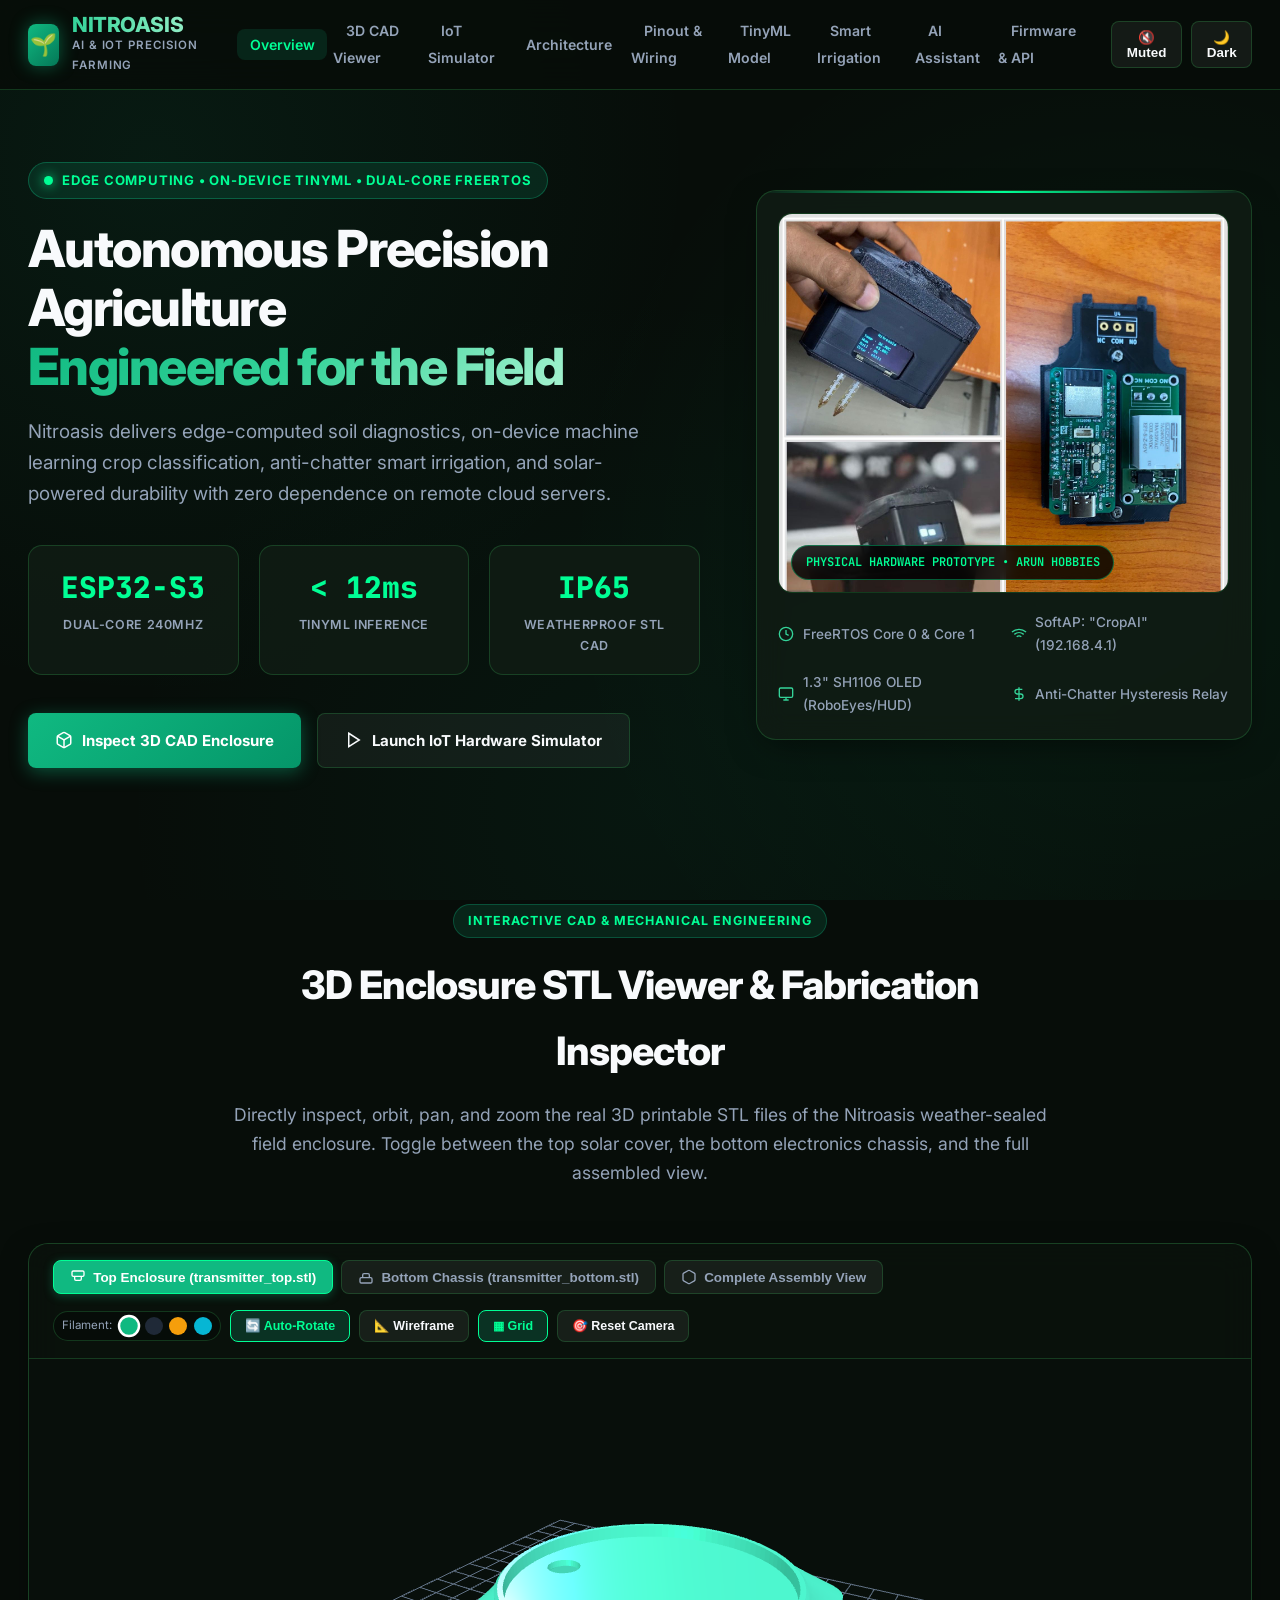
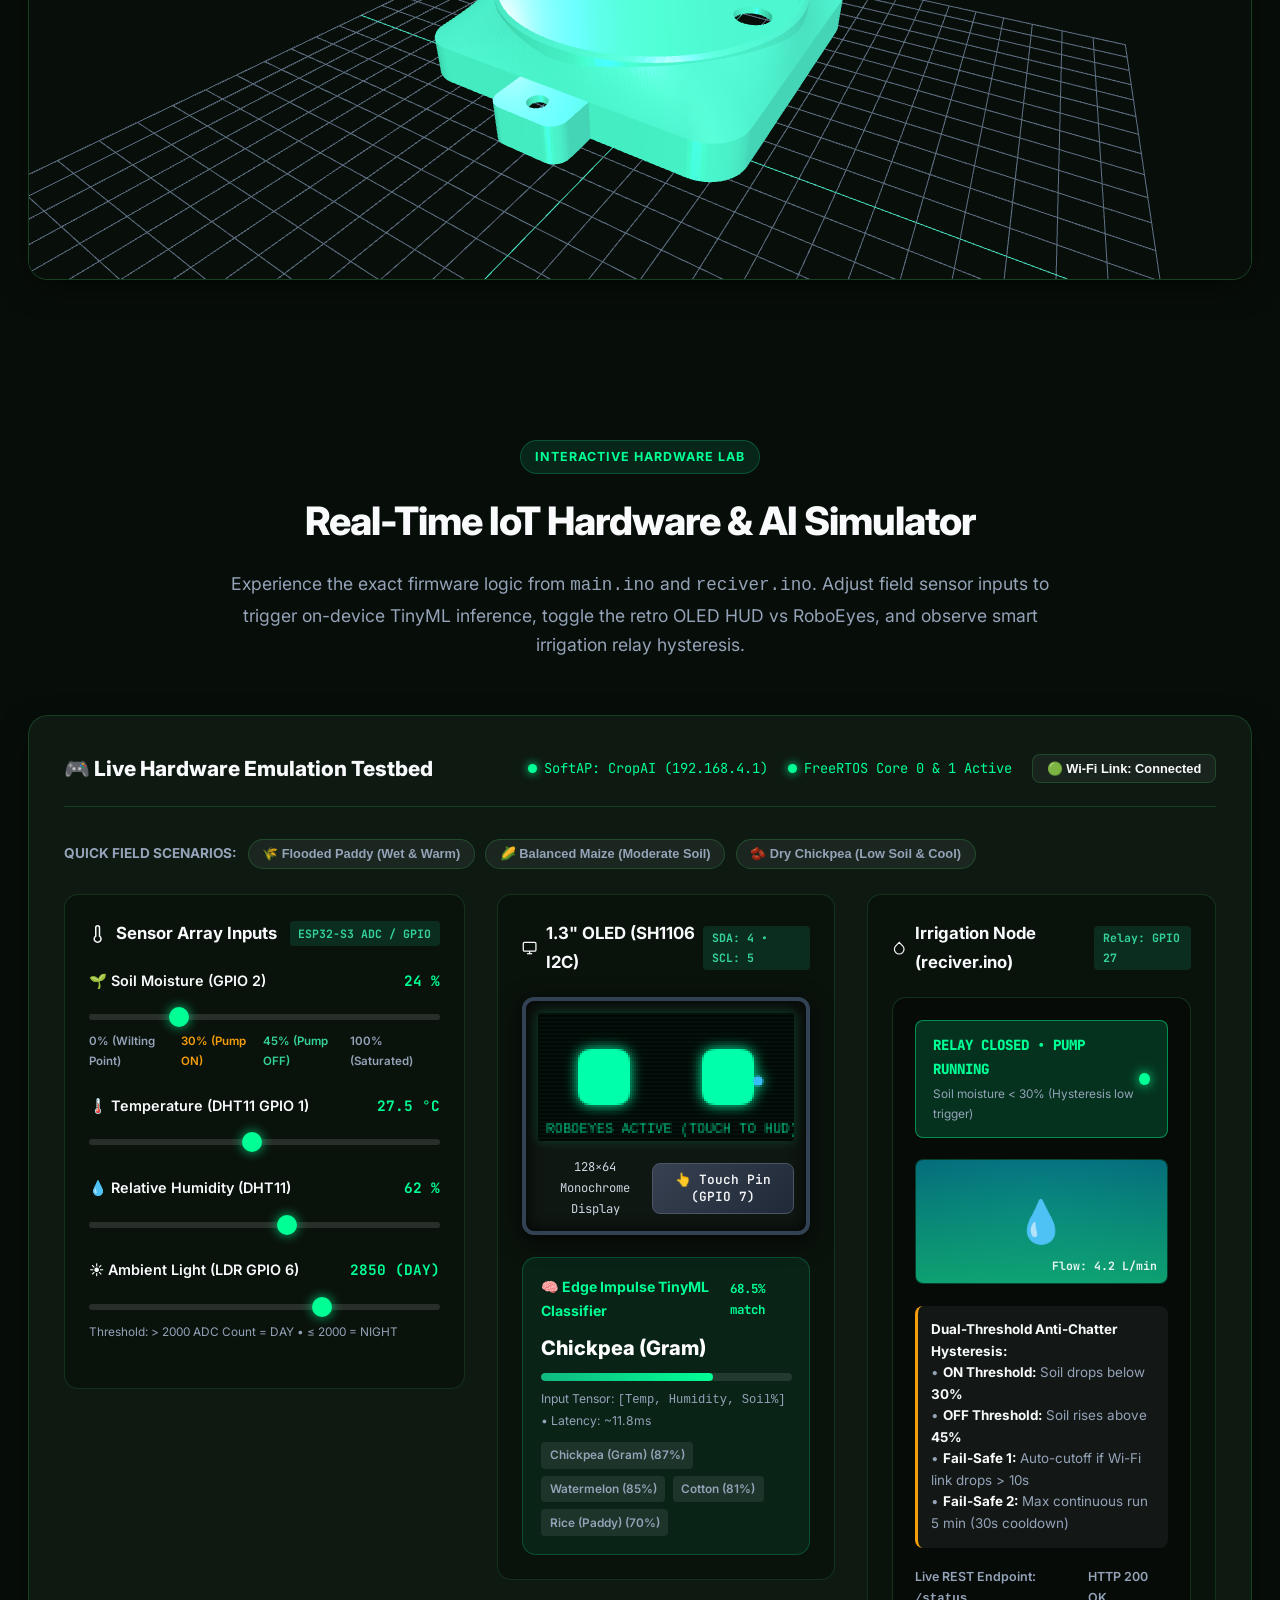
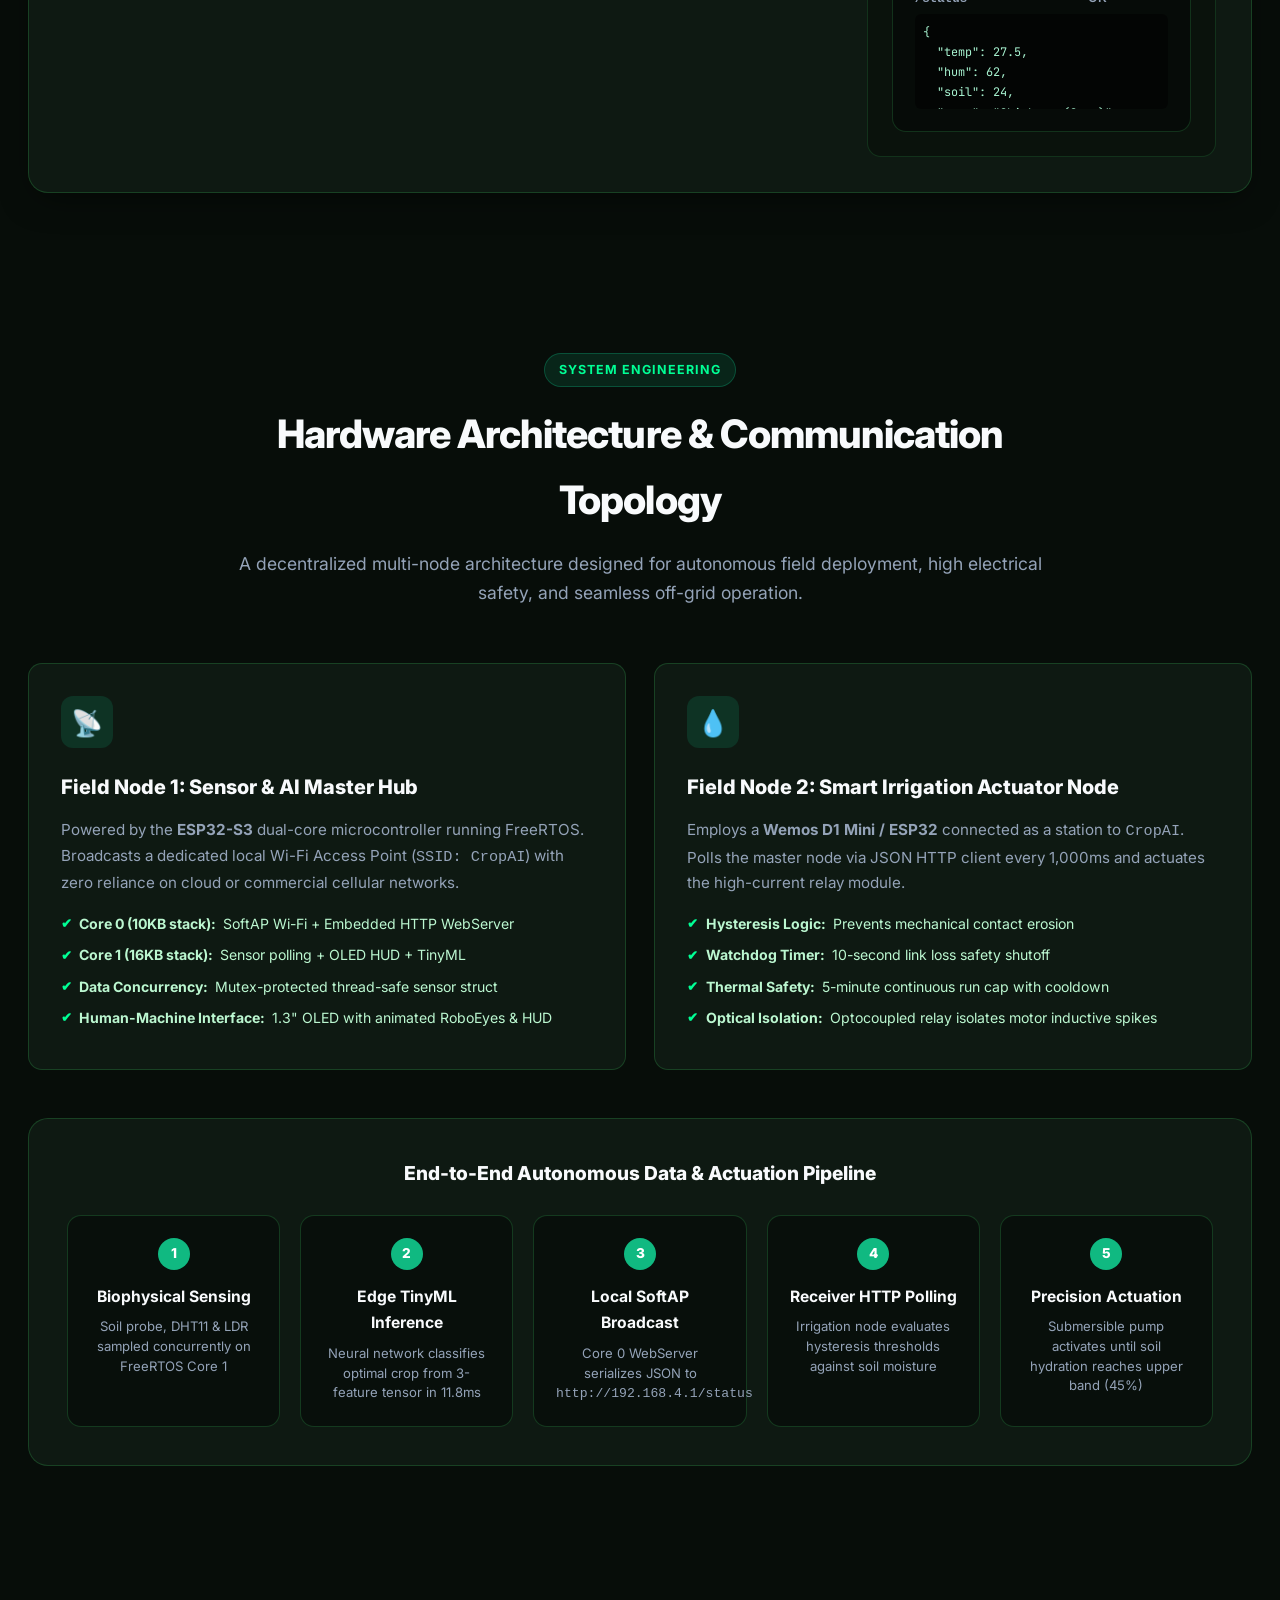
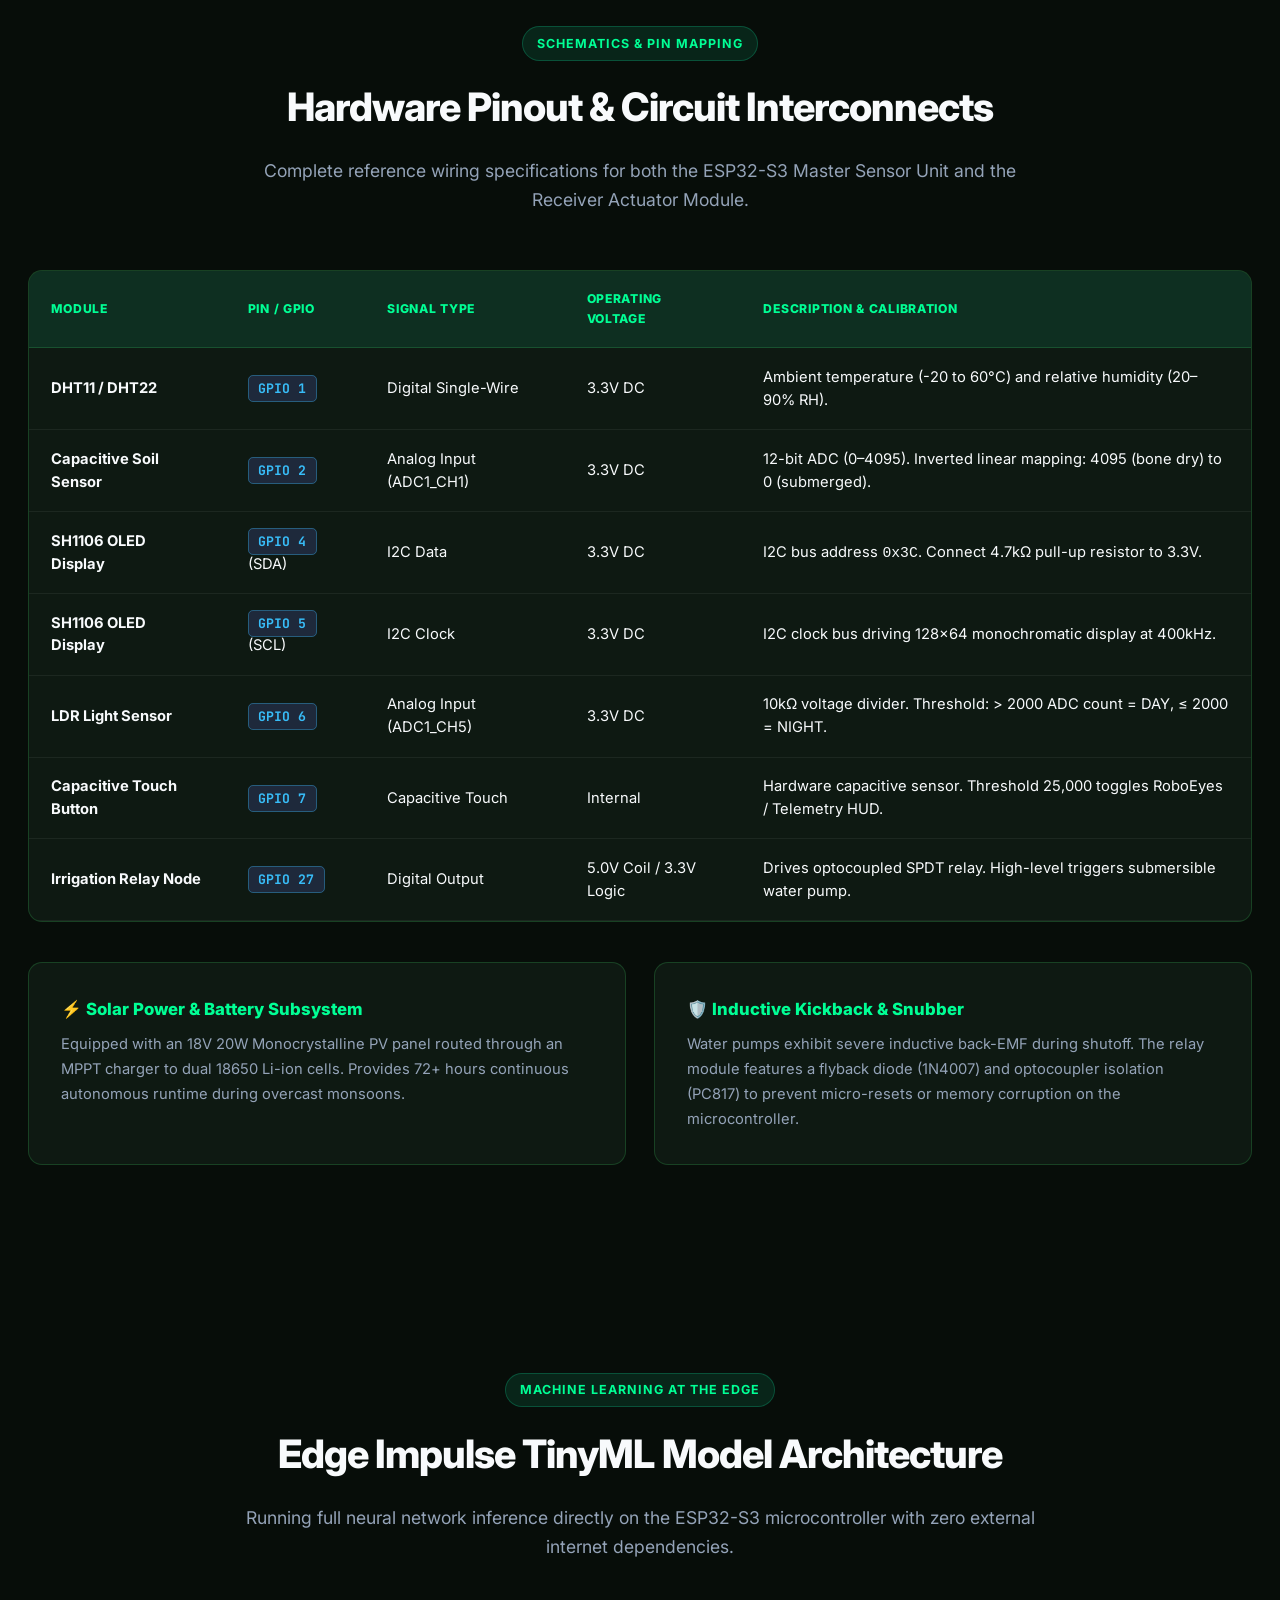
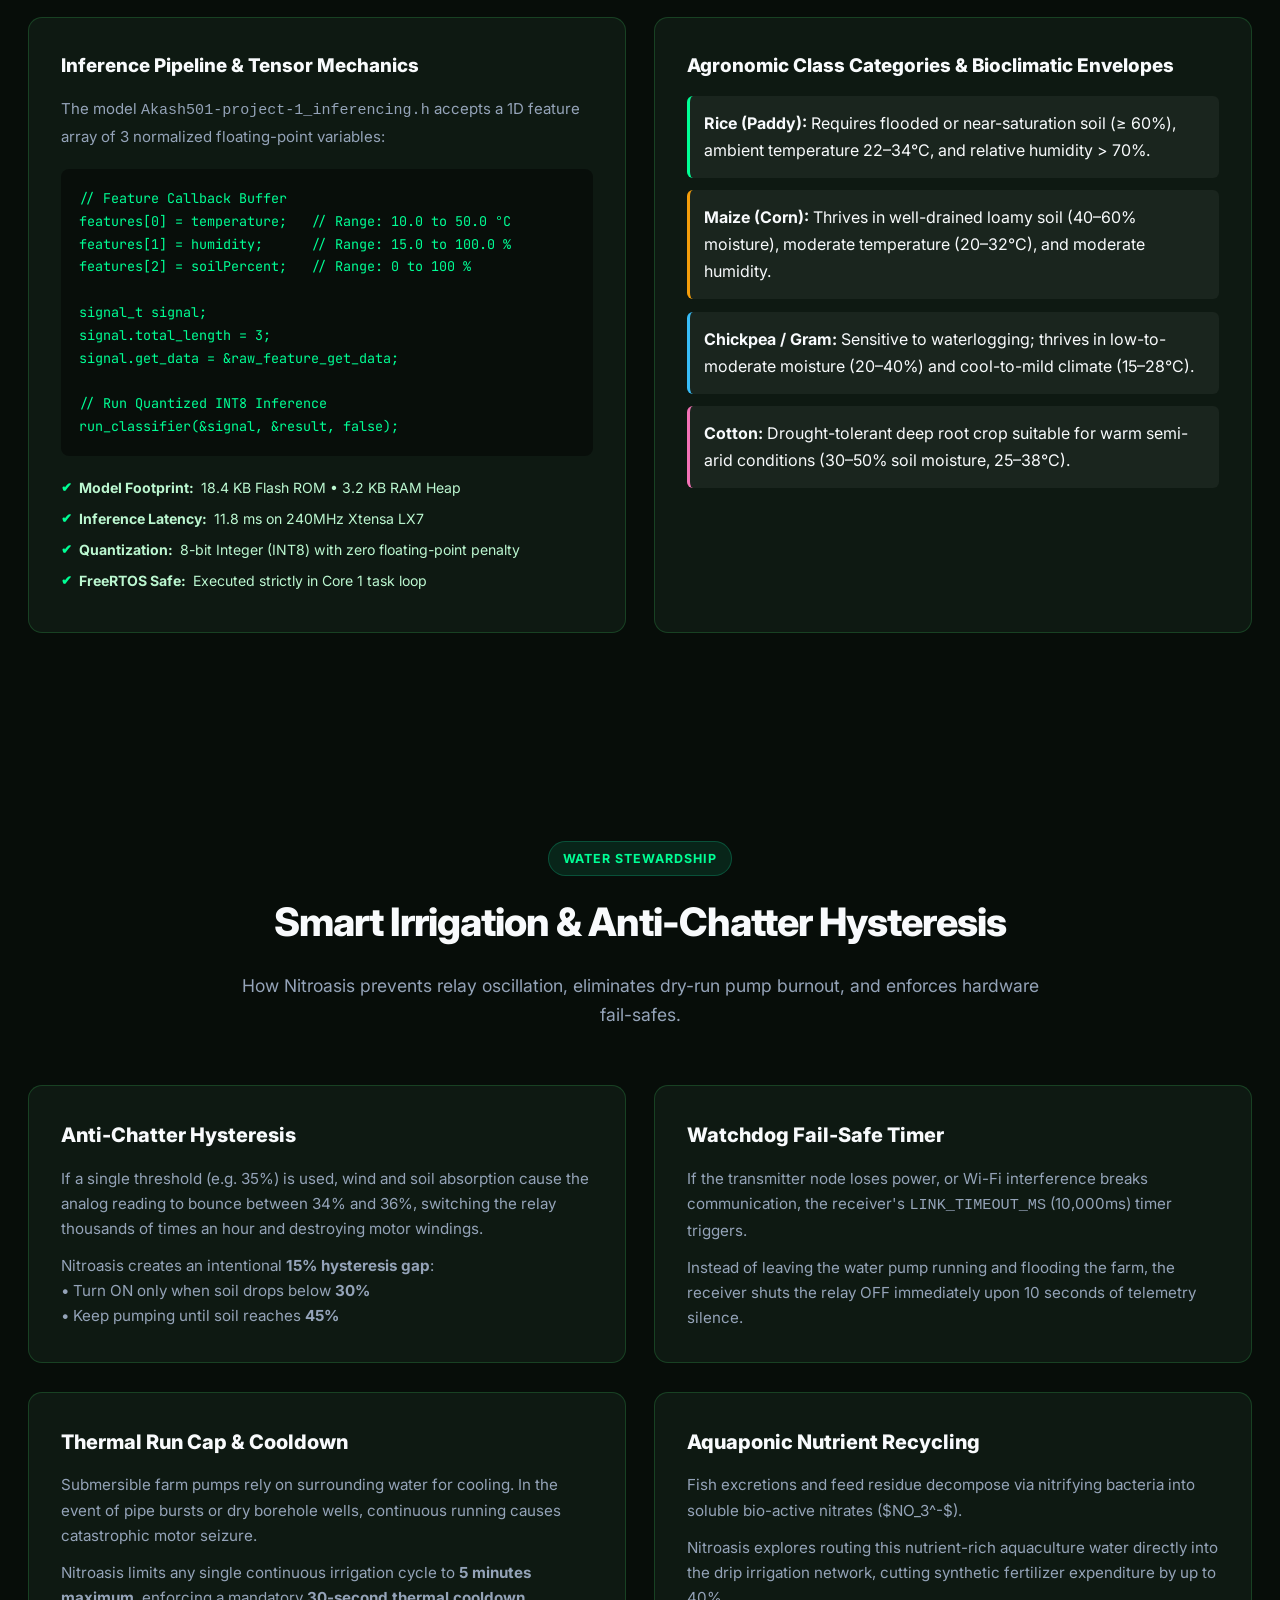
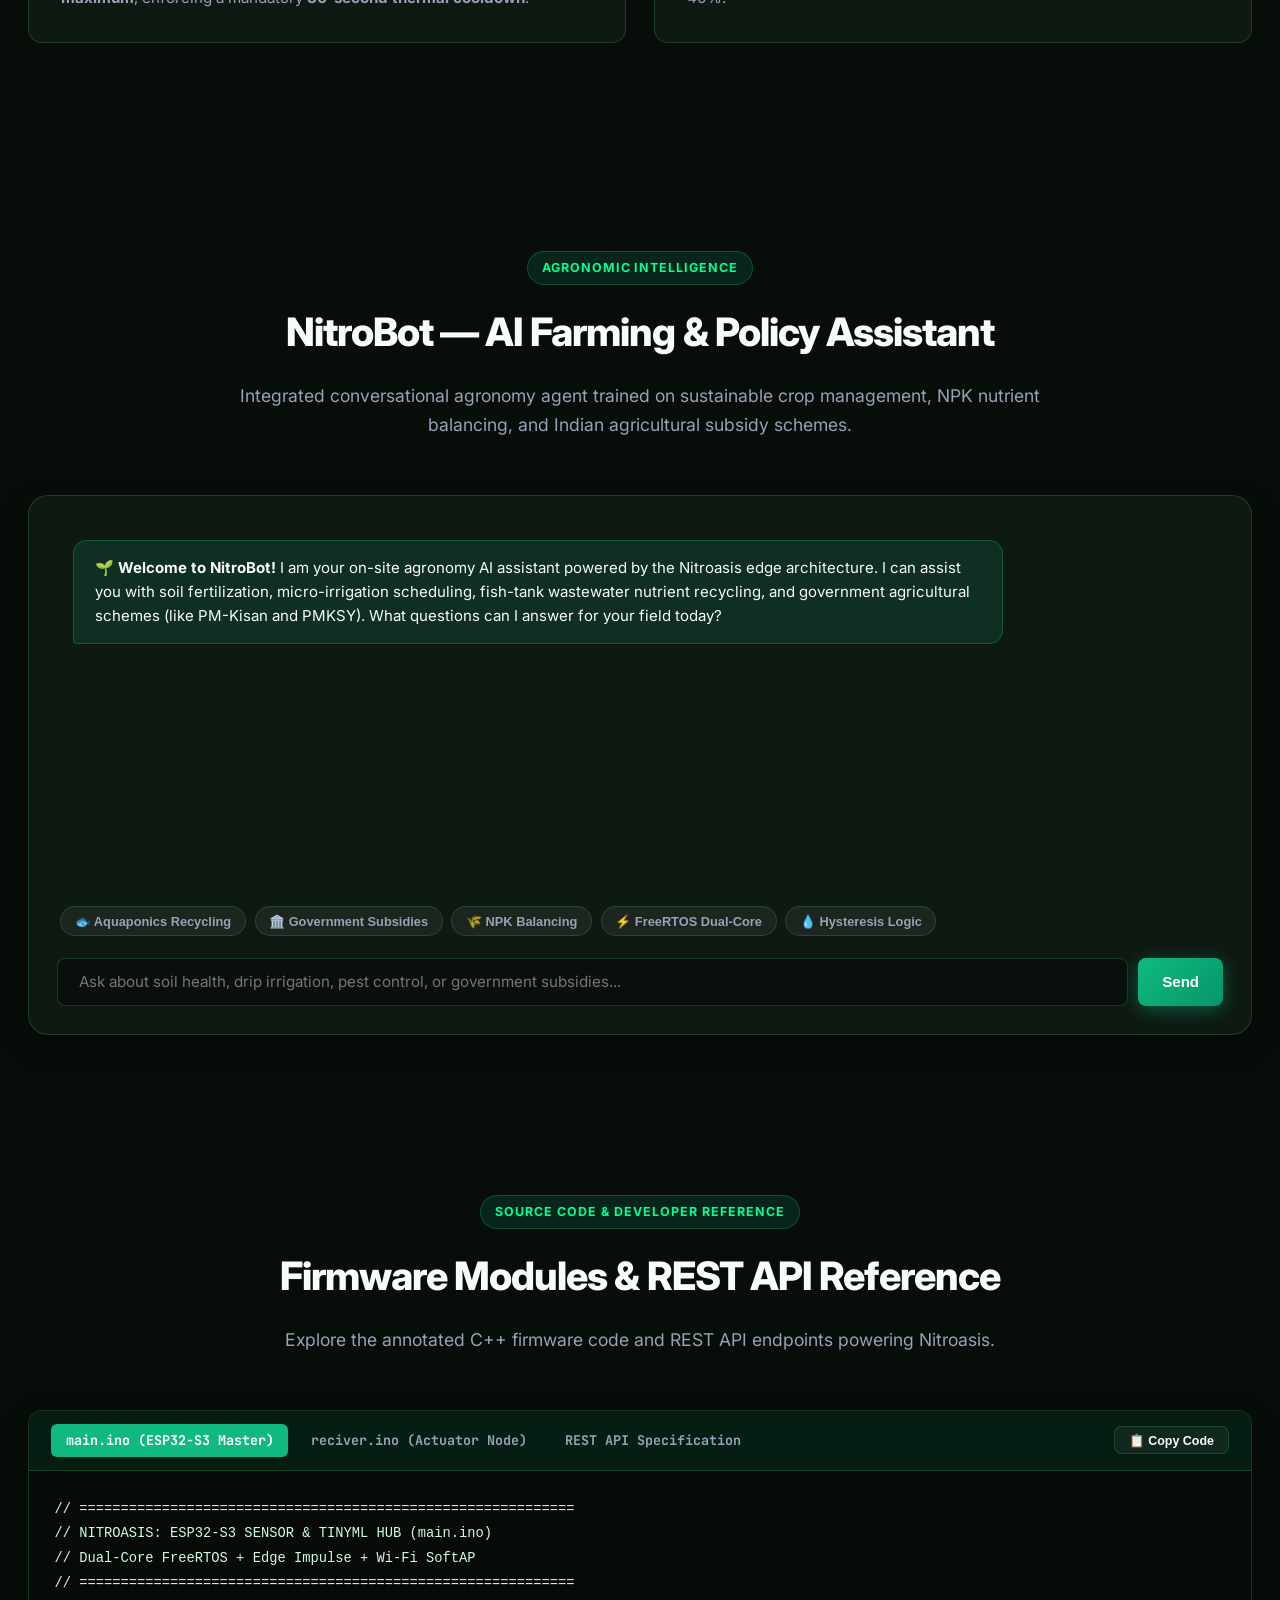
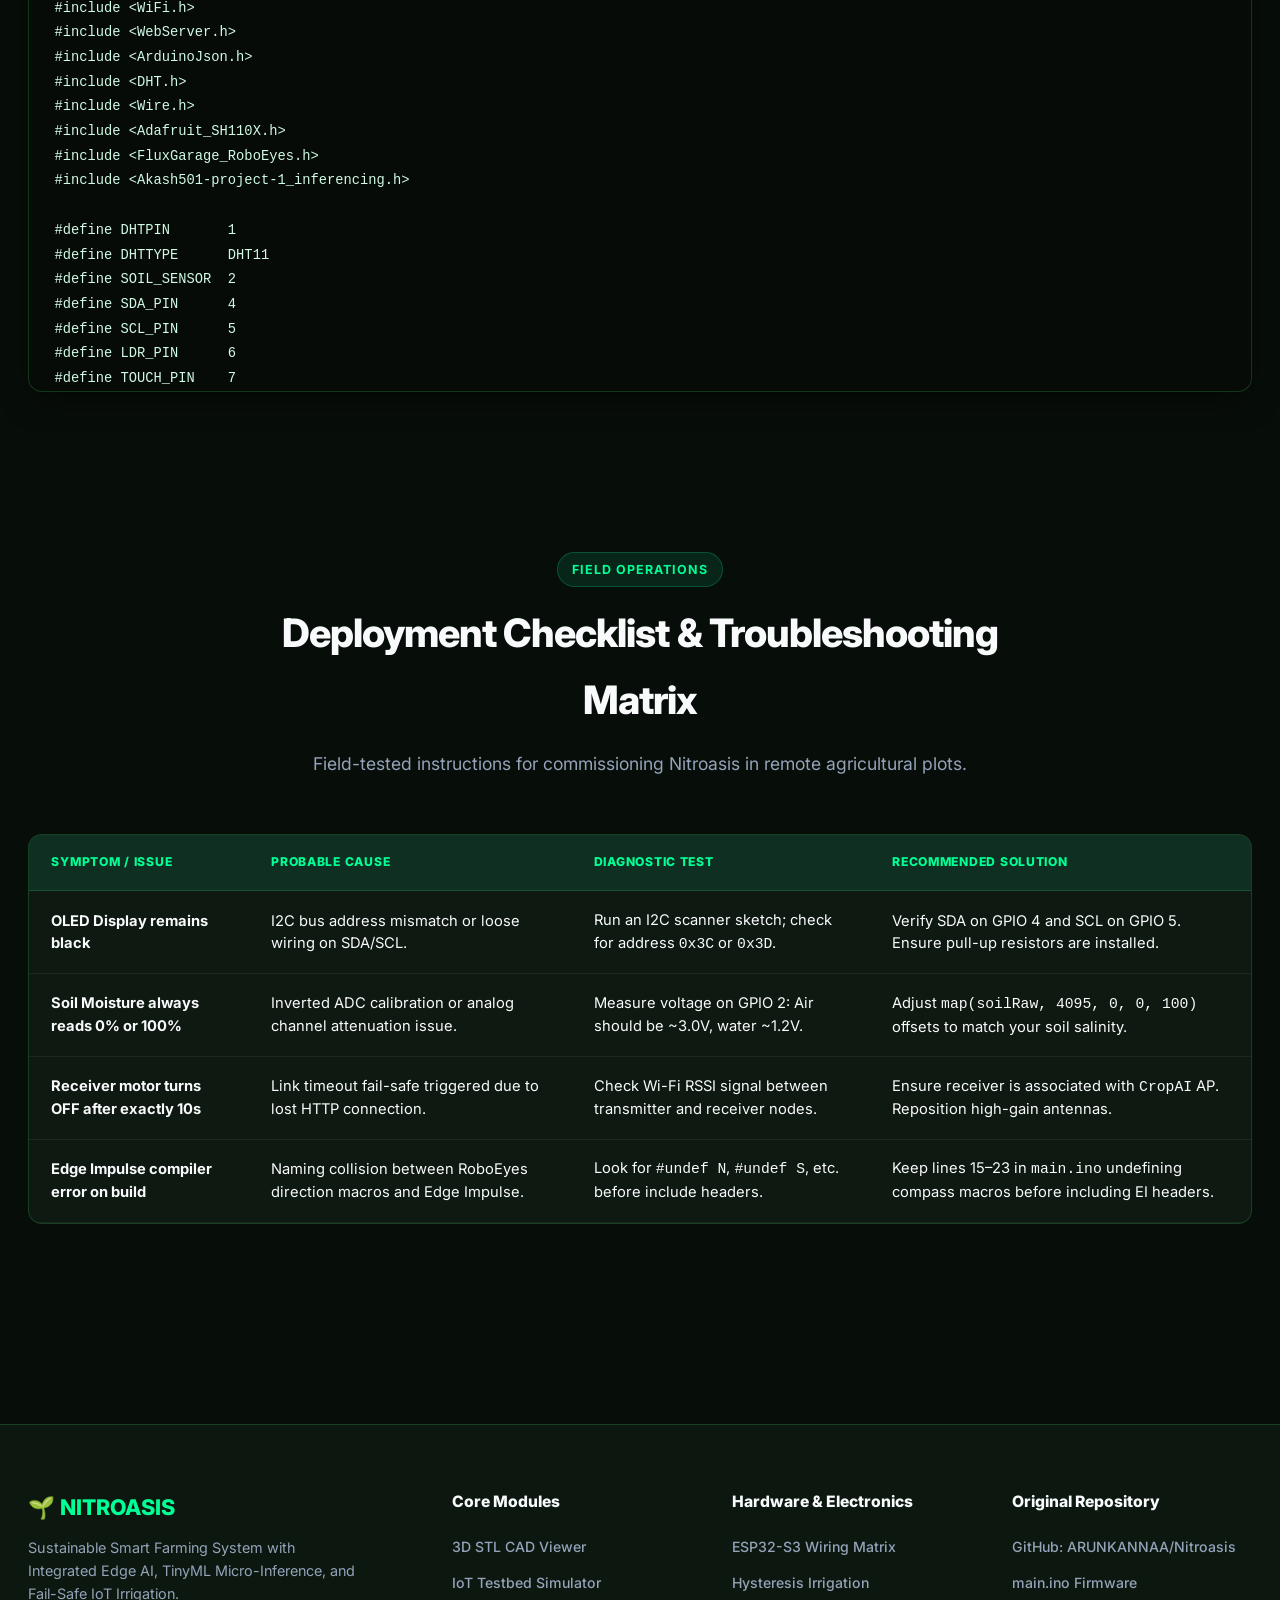
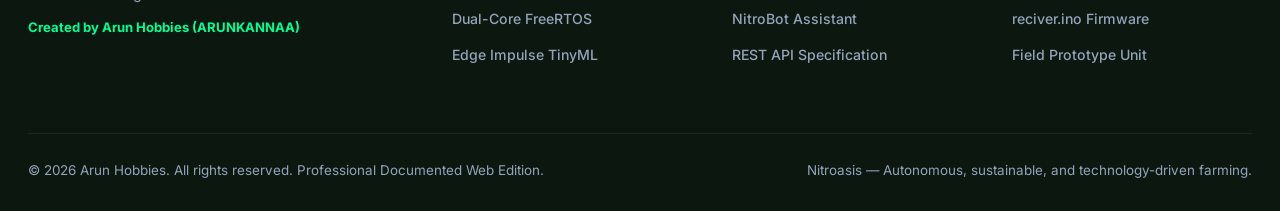
==== index.html @ 232e94ca "Deploy Nitroasis web documentation, interactive 3D CAD STL viewer, and GitHub Pages deployment workf" ====
<!DOCTYPE html>
<html lang="en">
<head>
  <meta charset="UTF-8">
  <meta name="viewport" content="width=device-width, initial-scale=1.0">
  <title>NITROASIS — Professional Smart Agriculture & IoT Documentation Platform</title>
  <meta name="description" content="Professional engineering documentation and interactive 3D CAD & IoT testbed for Nitroasis, an AI and IoT-based precision agriculture and smart irrigation system.">
  <link rel="stylesheet" href="style.css">
  <link rel="preconnect" href="https://fonts.googleapis.com">
  <link rel="preconnect" href="https://fonts.gstatic.com" crossorigin>
  <link href="https://fonts.googleapis.com/css2?family=Inter:wght@400;500;600;700;800&family=JetBrains+Mono:wght@400;600;700&display=swap" rel="stylesheet">
  
  <!-- 3D WebGL Dependencies (Locally Hosted) -->
  <script src="lib/three.min.js"></script>
  <script src="lib/OrbitControls.js"></script>
  <script src="lib/STLLoader.js"></script>
</head>
<body data-theme="dark">

  <!-- ==========================================================================
       NAVIGATION BAR
       ========================================================================== -->
  <header class="navbar">
    <div class="nav-container">
      <a href="#overview" class="brand">
        <div class="brand-icon">🌱</div>
        <div class="brand-text">
          <h1>NITROASIS</h1>
          <span>AI & IoT Precision Farming</span>
        </div>
      </a>

      <nav>
        <ul class="nav-links">
          <li><a href="#overview" class="nav-link active">Overview</a></li>
          <li><a href="#cad-viewer" class="nav-link">3D CAD Viewer</a></li>
          <li><a href="#simulator" class="nav-link">IoT Simulator</a></li>
          <li><a href="#architecture" class="nav-link">Architecture</a></li>
          <li><a href="#pinout" class="nav-link">Pinout & Wiring</a></li>
          <li><a href="#tinyml" class="nav-link">TinyML Model</a></li>
          <li><a href="#irrigation" class="nav-link">Smart Irrigation</a></li>
          <li><a href="#agronomist" class="nav-link">AI Assistant</a></li>
          <li><a href="#code" class="nav-link">Firmware & API</a></li>
        </ul>
      </nav>

      <div class="nav-actions">
        <button id="audioToggleBtn" class="btn-icon" title="Toggle Hardware Audio Effects">
          🔇 Muted
        </button>
        <button id="themeToggleBtn" class="btn-icon" title="Toggle Color Theme">
          🌙 Dark
        </button>
      </div>
    </div>
  </header>

  <!-- ==========================================================================
       HERO SECTION
       ========================================================================== -->
  <section id="overview" class="hero">
    <div class="hero-content">
      <div class="hero-pill">
        <span class="live-pulse"></span>
        Edge Computing • On-Device TinyML • Dual-Core FreeRTOS
      </div>
      <h1 class="hero-title">
        Autonomous Precision Agriculture <br/>
        <span class="gradient-text">Engineered for the Field</span>
      </h1>
      <p class="hero-subtitle">
        Nitroasis delivers edge-computed soil diagnostics, on-device machine learning crop classification, anti-chatter smart irrigation, and solar-powered durability with zero dependence on remote cloud servers.
      </p>

      <div class="hero-stats">
        <div class="stat-box">
          <div class="stat-num">ESP32-S3</div>
          <div class="stat-label">Dual-Core 240MHz</div>
        </div>
        <div class="stat-box">
          <div class="stat-num">&lt; 12ms</div>
          <div class="stat-label">TinyML Inference</div>
        </div>
        <div class="stat-box">
          <div class="stat-num">IP65</div>
          <div class="stat-label">Weatherproof STL CAD</div>
        </div>
      </div>

      <div class="hero-buttons">
        <a href="#cad-viewer" class="btn-primary">
          <svg width="18" height="18" viewBox="0 0 24 24" fill="none" stroke="currentColor" stroke-width="2"><path d="M21 16V8a2 2 0 0 0-1-1.73l-7-4a2 2 0 0 0-2 0l-7 4A2 2 0 0 0 3 8v8a2 2 0 0 0 1 1.73l7 4a2 2 0 0 0 2 0l7-4A2 2 0 0 0 21 16z"></path><polyline points="3.27 6.96 12 12.01 20.73 6.96"></polyline><line x1="12" y1="22.08" x2="12" y2="12"></line></svg>
          Inspect 3D CAD Enclosure
        </a>
        <a href="#simulator" class="btn-secondary">
          <svg width="18" height="18" viewBox="0 0 24 24" fill="none" stroke="currentColor" stroke-width="2"><polygon points="5 3 19 12 5 21 5 3"></polygon></svg>
          Launch IoT Hardware Simulator
        </a>
      </div>
    </div>

    <!-- Actual Hardware Showcase Card -->
    <div class="hero-visual">
      <div class="hardware-card">
        <div class="hardware-img-wrap">
          <img src="hardware.jpg" alt="Nitroasis Real Field Sensor Hardware and 3D Printed Enclosure" class="hardware-img">
          <div class="hardware-badge">PHYSICAL HARDWARE PROTOTYPE • ARUN HOBBIES</div>
        </div>
        <div class="hardware-specs">
          <div class="spec-item">
            <svg width="16" height="16" viewBox="0 0 24 24" fill="none" stroke="currentColor" stroke-width="2"><circle cx="12" cy="12" r="10"></circle><polyline points="12 6 12 12 16 14"></polyline></svg>
            FreeRTOS Core 0 & Core 1
          </div>
          <div class="spec-item">
            <svg width="16" height="16" viewBox="0 0 24 24" fill="none" stroke="currentColor" stroke-width="2"><path d="M5 12.55a11 11 0 0 1 14.08 0"></path><path d="M1.42 9a16 16 0 0 1 21.16 0"></path><path d="M8.53 16.11a6 6 0 0 1 6.95 0"></path><line x1="12" y1="20" x2="12.01" y2="20"></line></svg>
            SoftAP: "CropAI" (192.168.4.1)
          </div>
          <div class="spec-item">
            <svg width="16" height="16" viewBox="0 0 24 24" fill="none" stroke="currentColor" stroke-width="2"><rect x="2" y="3" width="20" height="14" rx="2" ry="2"></rect><line x1="8" y1="21" x2="16" y2="21"></line><line x1="12" y1="17" x2="12" y2="21"></line></svg>
            1.3" SH1106 OLED (RoboEyes/HUD)
          </div>
          <div class="spec-item">
            <svg width="16" height="16" viewBox="0 0 24 24" fill="none" stroke="currentColor" stroke-width="2"><path d="M12 2v20M17 5H9.5a3.5 3.5 0 0 0 0 7h5a3.5 3.5 0 0 1 0 7H6"></path></svg>
            Anti-Chatter Hysteresis Relay
          </div>
        </div>
      </div>
    </div>
  </section>

  <!-- ==========================================================================
       INTERACTIVE 3D CAD STL VIEWER SECTION
       ========================================================================== -->
  <section id="cad-viewer" class="section">
    <div class="section-header">
      <span class="section-tag">Interactive CAD & Mechanical Engineering</span>
      <h2 class="section-title">3D Enclosure STL Viewer & Fabrication Inspector</h2>
      <p class="section-desc">
        Directly inspect, orbit, pan, and zoom the real 3D printable STL files of the Nitroasis weather-sealed field enclosure. Toggle between the top solar cover, the bottom electronics chassis, and the full assembled view.
      </p>
    </div>

    <div class="cad-viewer-card">
      <!-- Top Navigation & Toolbar -->
      <div class="cad-top-bar">
        <div class="cad-model-tabs">
          <button class="cad-model-btn active" data-model="top">
            <svg width="16" height="16" viewBox="0 0 24 24" fill="none" stroke="currentColor" stroke-width="2"><rect x="3" y="3" width="18" height="8" rx="2"></rect><path d="M7 11v4a2 2 0 0 0 2 2h6a2 2 0 0 0 2-2v-4"></path></svg>
            Top Enclosure (transmitter_top.stl)
          </button>
          <button class="cad-model-btn" data-model="bottom">
            <svg width="16" height="16" viewBox="0 0 24 24" fill="none" stroke="currentColor" stroke-width="2"><rect x="3" y="13" width="18" height="8" rx="2"></rect><path d="M7 13V9a2 2 0 0 1 2-2h6a2 2 0 0 1 2 2v4"></path></svg>
            Bottom Chassis (transmitter_bottom.stl)
          </button>
          <button class="cad-model-btn" data-model="assembly">
            <svg width="16" height="16" viewBox="0 0 24 24" fill="none" stroke="currentColor" stroke-width="2"><path d="M21 16V8a2 2 0 0 0-1-1.73l-7-4a2 2 0 0 0-2 0l-7 4A2 2 0 0 0 3 8v8a2 2 0 0 0 1 1.73l7 4a2 2 0 0 0 2 0l7-4A2 2 0 0 0 21 16z"></path></svg>
            Complete Assembly View
          </button>
        </div>

        <div class="cad-view-options">
          <!-- Material Color Picker -->
          <div class="cad-color-picker-wrap" title="Select Filament Simulation Material">
            <span style="font-size: 0.72rem; color: var(--text-dim); margin-right: 2px;">Filament:</span>
            <div class="cad-color-swatch swatch-emerald active" data-color="emerald" title="PETG Forest Green"></div>
            <div class="cad-color-swatch swatch-charcoal" data-color="charcoal" title="ASA Matte Charcoal"></div>
            <div class="cad-color-swatch swatch-orange" data-color="orange" title="Safety Solar Orange"></div>
            <div class="cad-color-swatch swatch-cyan" data-color="cyan" title="Industrial Polymer Cyan"></div>
          </div>

          <button id="btnCadAutoRotate" class="cad-tool-btn active" title="Toggle 360° Automatic Showcase Rotation">
            🔄 Auto-Rotate
          </button>
          <button id="btnCadWireframe" class="cad-tool-btn" title="Toggle Wireframe Mesh">
            📐 Wireframe
          </button>
          <button id="btnCadGrid" class="cad-tool-btn active" title="Toggle Reference Floor Grid">
            ▦ Grid
          </button>
          <button id="btnCadResetCam" class="cad-tool-btn" title="Reset Isometric Camera Angle">
            🎯 Reset Camera
          </button>
        </div>
      </div>

      <!-- WebGL Canvas Container -->
      <div id="cadCanvasContainer">
        <!-- Loading State -->
        <div id="cadLoadingIndicator" class="cad-loading">
          <div class="spinner"></div>
          <span style="font-size: 0.88rem; font-family: var(--font-mono); color: var(--accent-neon);">
            Parsing Binary STL Geometry...
          </span>
        </div>

        <!-- Real-Time Computed Geometric Dimensions HUD -->
        <div class="cad-specs-badge">
          <h4 id="cadModelName">Top Enclosure (transmitter_top.stl)</h4>
          <div class="cad-spec-row">
            <span>Dimensions:</span>
            <strong id="cadDimensions">90.0 × 102.0 × 21.5 mm</strong>
          </div>
          <div class="cad-spec-row">
            <span>Triangle Count:</span>
            <strong id="cadTriangles">20,874 Polygons</strong>
          </div>
          <div class="cad-spec-row">
            <span>Estimated Weight:</span>
            <strong id="cadWeightEst">~45.2 g (PETG @ 25% Infill)</strong>
          </div>
          <div class="cad-spec-row">
            <span>Recommended Filament:</span>
            <strong style="color: var(--accent-neon);">PETG / ASA (UV Stable)</strong>
          </div>
        </div>

        <!-- Mouse Navigation Instructions Hint -->
        <div class="cad-instructions-hint">
          <span>🖱️ <strong>Left Click + Drag:</strong> Orbit / Rotate</span>
          <span>•</span>
          <span>🔍 <strong>Scroll Wheel:</strong> Zoom In / Out</span>
          <span>•</span>
          <span>✋ <strong>Right Click + Drag:</strong> Pan</span>
        </div>
      </div>
    </div>
  </section>

  <!-- ==========================================================================
       INTERACTIVE IOT SIMULATOR & HARDWARE SANDBOX
       ========================================================================== -->
  <section id="simulator" class="section">
    <div class="section-header">
      <span class="section-tag">Interactive Hardware Lab</span>
      <h2 class="section-title">Real-Time IoT Hardware & AI Simulator</h2>
      <p class="section-desc">
        Experience the exact firmware logic from <code>main.ino</code> and <code>reciver.ino</code>. Adjust field sensor inputs to trigger on-device TinyML inference, toggle the retro OLED HUD vs RoboEyes, and observe smart irrigation relay hysteresis.
      </p>
    </div>

    <div class="simulator-container">
      <div class="simulator-top-bar">
        <div class="sim-title">
          <span>🎮 Live Hardware Emulation Testbed</span>
        </div>
        <div class="sim-status-indicators">
          <div class="indicator active">
            <span class="dot-indicator"></span>
            <span>SoftAP: CropAI (192.168.4.1)</span>
          </div>
          <div class="indicator active">
            <span class="dot-indicator"></span>
            <span>FreeRTOS Core 0 & 1 Active</span>
          </div>
          <button id="wifiToggleBtn" class="btn-secondary" style="padding: 0.38rem 0.85rem; font-size: 0.8rem;">
            🟢 Wi-Fi Link: Connected
          </button>
        </div>
      </div>

      <!-- Quick Preset Selector -->
      <div style="display: flex; gap: 0.65rem; align-items: center; margin-bottom: 1.6rem; flex-wrap: wrap;">
        <span style="font-size: 0.85rem; font-weight: 700; color: var(--text-dim); text-transform: uppercase;">Quick Field Scenarios:</span>
        <button id="presetPaddy" class="prompt-chip">🌾 Flooded Paddy (Wet & Warm)</button>
        <button id="presetMaize" class="prompt-chip">🌽 Balanced Maize (Moderate Soil)</button>
        <button id="presetChickpea" class="prompt-chip">🫘 Dry Chickpea (Low Soil & Cool)</button>
      </div>

      <div class="simulator-grid">
        <!-- Panel 1: Environmental Sensor Controls -->
        <div class="sim-panel">
          <div class="panel-header">
            <span class="panel-title">
              <svg width="18" height="18" viewBox="0 0 24 24" fill="none" stroke="currentColor" stroke-width="2"><path d="M14 14.76V3.5a2.5 2.5 0 0 0-5 0v11.26a4.5 4.5 0 1 0 5 0z"></path></svg>
              Sensor Array Inputs
            </span>
            <span class="badge-pin">ESP32-S3 ADC / GPIO</span>
          </div>

          <!-- Soil Moisture -->
          <div class="control-group">
            <div class="control-label">
              <span>🌱 Soil Moisture (GPIO 2)</span>
              <span id="soilVal" class="control-val">24 %</span>
            </div>
            <input type="range" id="soilSlider" class="range-slider" min="0" max="100" value="24">
            <div style="display: flex; justify-content: space-between; font-size: 0.72rem; color: var(--text-dim); margin-top: 4px; font-weight: 600;">
              <span>0% (Wilting Point)</span>
              <span style="color: var(--accent-amber);">30% (Pump ON)</span>
              <span style="color: var(--primary-light);">45% (Pump OFF)</span>
              <span>100% (Saturated)</span>
            </div>
          </div>

          <!-- Ambient Temperature -->
          <div class="control-group">
            <div class="control-label">
              <span>🌡️ Temperature (DHT11 GPIO 1)</span>
              <span id="tempVal" class="control-val">27.5 °C</span>
            </div>
            <input type="range" id="tempSlider" class="range-slider" min="10" max="48" step="0.5" value="27.5">
          </div>

          <!-- Relative Humidity -->
          <div class="control-group">
            <div class="control-label">
              <span>💧 Relative Humidity (DHT11)</span>
              <span id="humVal" class="control-val">62 %</span>
            </div>
            <input type="range" id="humSlider" class="range-slider" min="15" max="98" value="62">
          </div>

          <!-- Light Sensor LDR -->
          <div class="control-group">
            <div class="control-label">
              <span>☀️ Ambient Light (LDR GPIO 6)</span>
              <span id="ldrVal" class="control-val">2850 (DAY)</span>
            </div>
            <input type="range" id="ldrSlider" class="range-slider" min="300" max="4095" step="50" value="2850">
            <div style="font-size: 0.74rem; color: var(--text-dim); margin-top: 4px;">
              Threshold: &gt; 2000 ADC Count = DAY • &le; 2000 = NIGHT
            </div>
          </div>
        </div>

        <!-- Panel 2: OLED Display & TinyML Intelligence -->
        <div class="sim-panel">
          <div class="panel-header">
            <span class="panel-title">
              <svg width="18" height="18" viewBox="0 0 24 24" fill="none" stroke="currentColor" stroke-width="2"><rect x="2" y="3" width="20" height="14" rx="2" ry="2"></rect><line x1="8" y1="21" x2="16" y2="21"></line><line x1="12" y1="17" x2="12" y2="21"></line></svg>
              1.3" OLED (SH1106 I2C)
            </span>
            <span class="badge-pin">SDA: 4 • SCL: 5</span>
          </div>

          <!-- OLED Screen Simulator -->
          <div class="oled-frame">
            <div class="oled-canvas-wrap">
              <canvas id="oledCanvas" width="128" height="64"></canvas>
            </div>
            <div class="oled-controls">
              <span style="font-size: 0.76rem; color: #cbd5e1; font-family: var(--font-mono);">
                128×64 Monochrome Display
              </span>
              <button id="touchTriggerBtn" class="btn-touch" title="Simulates touching GPIO 7">
                👆 Touch Pin (GPIO 7)
              </button>
            </div>
          </div>

          <!-- TinyML Inference Card -->
          <div class="tinyml-card">
            <div class="tinyml-header">
              <span class="tinyml-title">🧠 Edge Impulse TinyML Classifier</span>
              <span id="cropRecConf" style="font-size: 0.78rem; font-family: var(--font-mono); color: var(--accent-neon); font-weight: 700;">94.6% match</span>
            </div>
            <div style="font-size: 1.25rem; font-weight: 800; color: #ffffff;" id="cropRecName">
              Maize (Corn)
            </div>
            <div class="confidence-bar-bg">
              <div id="cropRecBar" class="confidence-bar-fill"></div>
            </div>
            <div style="font-size: 0.76rem; color: var(--text-dim); margin-top: 5px;">
              Input Tensor: <code>[Temp, Humidity, Soil%]</code> • Latency: ~11.8ms
            </div>
            <div id="tinymlCandidates" class="tinyml-tags"></div>
          </div>
        </div>

        <!-- Panel 3: Receiver Node & Smart Irrigation Actuator -->
        <div class="sim-panel">
          <div class="panel-header">
            <span class="panel-title">
              <svg width="18" height="18" viewBox="0 0 24 24" fill="none" stroke="currentColor" stroke-width="2"><path d="M12 2.69l5.66 5.66a8 8 0 1 1-11.31 0z"></path></svg>
              Irrigation Node (reciver.ino)
            </span>
            <span class="badge-pin">Relay: GPIO 27</span>
          </div>

          <div class="actuator-card">
            <div id="relayBanner" class="relay-status-banner pump-active">
              <div>
                <div id="pumpStatusText" style="font-size: 0.88rem; font-weight: 800; font-family: var(--font-mono); color: var(--accent-neon);">
                  RELAY CLOSED • PUMP RUNNING
                </div>
                <div id="pumpReasonText" style="font-size: 0.74rem; color: var(--text-dim); margin-top: 2px;">
                  Soil moisture &lt; 30% (Hysteresis low trigger)
                </div>
              </div>
              <div class="live-pulse" style="width: 12px; height: 12px;"></div>
            </div>

            <!-- Pump Visual & Water Animation -->
            <div id="pumpVisualBox" class="pump-visual-box pump-active">
              <div class="water-flow-animation"></div>
              <div class="pump-icon-wrap">
                💧
              </div>
              <div style="position: absolute; bottom: 8px; right: 10px; font-size: 0.72rem; font-family: var(--font-mono); color: rgba(255,255,255,0.9); z-index: 3; font-weight: 700;">
                Flow: 4.2 L/min
              </div>
            </div>

            <div class="hysteresis-box">
              <strong>Dual-Threshold Anti-Chatter Hysteresis:</strong><br/>
              • <strong>ON Threshold:</strong> Soil drops below <strong>30%</strong><br/>
              • <strong>OFF Threshold:</strong> Soil rises above <strong>45%</strong><br/>
              • <strong>Fail-Safe 1:</strong> Auto-cutoff if Wi-Fi link drops &gt; 10s<br/>
              • <strong>Fail-Safe 2:</strong> Max continuous run 5 min (30s cooldown)
            </div>

            <!-- SoftAP Live JSON Feed -->
            <div style="margin-top: 0.85rem;">
              <div style="display: flex; justify-content: space-between; font-size: 0.78rem; color: var(--text-dim); margin-bottom: 4px; font-weight: 600;">
                <span>Live REST Endpoint: <code>/status</code></span>
                <span>HTTP 200 OK</span>
              </div>
              <pre id="liveStatusJson" style="background: rgba(0,0,0,0.55); padding: 8px; border-radius: 6px; font-family: var(--font-mono); font-size: 0.74rem; color: #a7f3d0; margin: 0; max-height: 95px; overflow-y: auto;"></pre>
            </div>
          </div>
        </div>
      </div>
    </div>
  </section>

  <!-- ==========================================================================
       SYSTEM ARCHITECTURE & IOT NETWORK TOPOLOGY
       ========================================================================== -->
  <section id="architecture" class="section">
    <div class="section-header">
      <span class="section-tag">System Engineering</span>
      <h2 class="section-title">Hardware Architecture & Communication Topology</h2>
      <p class="section-desc">
        A decentralized multi-node architecture designed for autonomous field deployment, high electrical safety, and seamless off-grid operation.
      </p>
    </div>

    <div class="arch-grid">
      <!-- Node 1 -->
      <div class="arch-card">
        <div class="arch-icon">📡</div>
        <h3 class="arch-title">Field Node 1: Sensor & AI Master Hub</h3>
        <p class="arch-text">
          Powered by the <strong>ESP32-S3</strong> dual-core microcontroller running FreeRTOS. Broadcasts a dedicated local Wi-Fi Access Point (<code>SSID: CropAI</code>) with zero reliance on cloud or commercial cellular networks.
        </p>
        <ul class="arch-list">
          <li><strong>Core 0 (10KB stack):</strong> SoftAP Wi-Fi + Embedded HTTP WebServer</li>
          <li><strong>Core 1 (16KB stack):</strong> Sensor polling + OLED HUD + TinyML</li>
          <li><strong>Data Concurrency:</strong> Mutex-protected thread-safe sensor struct</li>
          <li><strong>Human-Machine Interface:</strong> 1.3" OLED with animated RoboEyes & HUD</li>
        </ul>
      </div>

      <!-- Node 2 -->
      <div class="arch-card">
        <div class="arch-icon">💧</div>
        <h3 class="arch-title">Field Node 2: Smart Irrigation Actuator Node</h3>
        <p class="arch-text">
          Employs a <strong>Wemos D1 Mini / ESP32</strong> connected as a station to <code>CropAI</code>. Polls the master node via JSON HTTP client every 1,000ms and actuates the high-current relay module.
        </p>
        <ul class="arch-list">
          <li><strong>Hysteresis Logic:</strong> Prevents mechanical contact erosion</li>
          <li><strong>Watchdog Timer:</strong> 10-second link loss safety shutoff</li>
          <li><strong>Thermal Safety:</strong> 5-minute continuous run cap with cooldown</li>
          <li><strong>Optical Isolation:</strong> Optocoupled relay isolates motor inductive spikes</li>
        </ul>
      </div>
    </div>

    <!-- Dataflow Timeline -->
    <div class="flow-diagram">
      <h3 style="font-size: 1.2rem; font-weight: 800; margin-bottom: 1.6rem; text-align: center;">
        End-to-End Autonomous Data & Actuation Pipeline
      </h3>
      <div class="flow-steps">
        <div class="flow-step">
          <div class="flow-step-num">1</div>
          <div class="flow-step-title">Biophysical Sensing</div>
          <div class="flow-step-sub">Soil probe, DHT11 & LDR sampled concurrently on FreeRTOS Core 1</div>
        </div>

        <div class="flow-step">
          <div class="flow-step-num">2</div>
          <div class="flow-step-title">Edge TinyML Inference</div>
          <div class="flow-step-sub">Neural network classifies optimal crop from 3-feature tensor in 11.8ms</div>
        </div>

        <div class="flow-step">
          <div class="flow-step-num">3</div>
          <div class="flow-step-title">Local SoftAP Broadcast</div>
          <div class="flow-step-sub">Core 0 WebServer serializes JSON to <code>http://192.168.4.1/status</code></div>
        </div>

        <div class="flow-step">
          <div class="flow-step-num">4</div>
          <div class="flow-step-title">Receiver HTTP Polling</div>
          <div class="flow-step-sub">Irrigation node evaluates hysteresis thresholds against soil moisture</div>
        </div>

        <div class="flow-step">
          <div class="flow-step-num">5</div>
          <div class="flow-step-title">Precision Actuation</div>
          <div class="flow-step-sub">Submersible pump activates until soil hydration reaches upper band (45%)</div>
        </div>
      </div>
    </div>
  </section>

  <!-- ==========================================================================
       HARDWARE PINOUT & WIRING MATRIX
       ========================================================================== -->
  <section id="pinout" class="section">
    <div class="section-header">
      <span class="section-tag">Schematics & Pin Mapping</span>
      <h2 class="section-title">Hardware Pinout & Circuit Interconnects</h2>
      <p class="section-desc">
        Complete reference wiring specifications for both the ESP32-S3 Master Sensor Unit and the Receiver Actuator Module.
      </p>
    </div>

    <div class="table-container">
      <table class="tech-table">
        <thead>
          <tr>
            <th>Module</th>
            <th>Pin / GPIO</th>
            <th>Signal Type</th>
            <th>Operating Voltage</th>
            <th>Description & Calibration</th>
          </tr>
        </thead>
        <tbody>
          <tr>
            <td><strong>DHT11 / DHT22</strong></td>
            <td><span class="badge-gpio">GPIO 1</span></td>
            <td>Digital Single-Wire</td>
            <td>3.3V DC</td>
            <td>Ambient temperature (-20 to 60°C) and relative humidity (20–90% RH).</td>
          </tr>
          <tr>
            <td><strong>Capacitive Soil Sensor</strong></td>
            <td><span class="badge-gpio">GPIO 2</span></td>
            <td>Analog Input (ADC1_CH1)</td>
            <td>3.3V DC</td>
            <td>12-bit ADC (0–4095). Inverted linear mapping: 4095 (bone dry) to 0 (submerged).</td>
          </tr>
          <tr>
            <td><strong>SH1106 OLED Display</strong></td>
            <td><span class="badge-gpio">GPIO 4</span> (SDA)</td>
            <td>I2C Data</td>
            <td>3.3V DC</td>
            <td>I2C bus address <code>0x3C</code>. Connect 4.7kΩ pull-up resistor to 3.3V.</td>
          </tr>
          <tr>
            <td><strong>SH1106 OLED Display</strong></td>
            <td><span class="badge-gpio">GPIO 5</span> (SCL)</td>
            <td>I2C Clock</td>
            <td>3.3V DC</td>
            <td>I2C clock bus driving 128×64 monochromatic display at 400kHz.</td>
          </tr>
          <tr>
            <td><strong>LDR Light Sensor</strong></td>
            <td><span class="badge-gpio">GPIO 6</span></td>
            <td>Analog Input (ADC1_CH5)</td>
            <td>3.3V DC</td>
            <td>10kΩ voltage divider. Threshold: &gt; 2000 ADC count = DAY, &le; 2000 = NIGHT.</td>
          </tr>
          <tr>
            <td><strong>Capacitive Touch Button</strong></td>
            <td><span class="badge-gpio">GPIO 7</span></td>
            <td>Capacitive Touch</td>
            <td>Internal</td>
            <td>Hardware capacitive sensor. Threshold 25,000 toggles RoboEyes / Telemetry HUD.</td>
          </tr>
          <tr>
            <td><strong>Irrigation Relay Node</strong></td>
            <td><span class="badge-gpio">GPIO 27</span></td>
            <td>Digital Output</td>
            <td>5.0V Coil / 3.3V Logic</td>
            <td>Drives optocoupled SPDT relay. High-level triggers submersible water pump.</td>
          </tr>
        </tbody>
      </table>
    </div>

    <!-- Power & Circuit Notes -->
    <div class="arch-grid" style="margin-top: 1.5rem;">
      <div class="arch-card">
        <h4 style="font-size: 1.05rem; font-weight: 800; margin-bottom: 0.5rem; color: var(--accent-neon);">⚡ Solar Power & Battery Subsystem</h4>
        <p style="font-size: 0.92rem; color: var(--text-dim);">
          Equipped with an 18V 20W Monocrystalline PV panel routed through an MPPT charger to dual 18650 Li-ion cells. Provides 72+ hours continuous autonomous runtime during overcast monsoons.
        </p>
      </div>

      <div class="arch-card">
        <h4 style="font-size: 1.05rem; font-weight: 800; margin-bottom: 0.5rem; color: var(--accent-neon);">🛡️ Inductive Kickback & Snubber</h4>
        <p style="font-size: 0.92rem; color: var(--text-dim);">
          Water pumps exhibit severe inductive back-EMF during shutoff. The relay module features a flyback diode (1N4007) and optocoupler isolation (PC817) to prevent micro-resets or memory corruption on the microcontroller.
        </p>
      </div>
    </div>
  </section>

  <!-- ==========================================================================
       EDGE IMPULSE TINYML CLASSIFIER
       ========================================================================== -->
  <section id="tinyml" class="section">
    <div class="section-header">
      <span class="section-tag">Machine Learning at the Edge</span>
      <h2 class="section-title">Edge Impulse TinyML Model Architecture</h2>
      <p class="section-desc">
        Running full neural network inference directly on the ESP32-S3 microcontroller with zero external internet dependencies.
      </p>
    </div>

    <div class="arch-grid">
      <div class="arch-card">
        <h3 style="font-size: 1.18rem; font-weight: 800; margin-bottom: 0.9rem;">
          Inference Pipeline & Tensor Mechanics
        </h3>
        <p style="font-size: 0.94rem; color: var(--text-dim); margin-bottom: 1.25rem;">
          The model <code>Akash501-project-1_inferencing.h</code> accepts a 1D feature array of 3 normalized floating-point variables:
        </p>
        <pre style="background: rgba(0,0,0,0.45); padding: 1.1rem; border-radius: 8px; font-family: var(--font-mono); font-size: 0.84rem; color: var(--accent-neon); margin-bottom: 1.25rem;">
// Feature Callback Buffer
features[0] = temperature;   // Range: 10.0 to 50.0 °C
features[1] = humidity;      // Range: 15.0 to 100.0 %
features[2] = soilPercent;   // Range: 0 to 100 %

signal_t signal;
signal.total_length = 3;
signal.get_data = &raw_feature_get_data;

// Run Quantized INT8 Inference
run_classifier(&signal, &result, false);</pre>

        <ul class="arch-list">
          <li><strong>Model Footprint:</strong> 18.4 KB Flash ROM • 3.2 KB RAM Heap</li>
          <li><strong>Inference Latency:</strong> 11.8 ms on 240MHz Xtensa LX7</li>
          <li><strong>Quantization:</strong> 8-bit Integer (INT8) with zero floating-point penalty</li>
          <li><strong>FreeRTOS Safe:</strong> Executed strictly in Core 1 task loop</li>
        </ul>
      </div>

      <div class="arch-card">
        <h3 style="font-size: 1.18rem; font-weight: 800; margin-bottom: 0.9rem;">
          Agronomic Class Categories & Bioclimatic Envelopes
        </h3>
        <div style="display: flex; flex-direction: column; gap: 0.8rem;">
          <div style="background: rgba(255,255,255,0.05); padding: 0.85rem; border-radius: 6px; border-left: 3px solid var(--accent-neon);">
            <strong>Rice (Paddy):</strong> Requires flooded or near-saturation soil (&ge; 60%), ambient temperature 22–34°C, and relative humidity &gt; 70%.
          </div>
          <div style="background: rgba(255,255,255,0.05); padding: 0.85rem; border-radius: 6px; border-left: 3px solid var(--accent-amber);">
            <strong>Maize (Corn):</strong> Thrives in well-drained loamy soil (40–60% moisture), moderate temperature (20–32°C), and moderate humidity.
          </div>
          <div style="background: rgba(255,255,255,0.05); padding: 0.85rem; border-radius: 6px; border-left: 3px solid #38bdf8;">
            <strong>Chickpea / Gram:</strong> Sensitive to waterlogging; thrives in low-to-moderate moisture (20–40%) and cool-to-mild climate (15–28°C).
          </div>
          <div style="background: rgba(255,255,255,0.05); padding: 0.85rem; border-radius: 6px; border-left: 3px solid #f472b6;">
            <strong>Cotton:</strong> Drought-tolerant deep root crop suitable for warm semi-arid conditions (30–50% soil moisture, 25–38°C).
          </div>
        </div>
      </div>
    </div>
  </section>

  <!-- ==========================================================================
       SMART IRRIGATION & HYSTERESIS DEEP DIVE
       ========================================================================== -->
  <section id="irrigation" class="section">
    <div class="section-header">
      <span class="section-tag">Water Stewardship</span>
      <h2 class="section-title">Smart Irrigation & Anti-Chatter Hysteresis</h2>
      <p class="section-desc">
        How Nitroasis prevents relay oscillation, eliminates dry-run pump burnout, and enforces hardware fail-safes.
      </p>
    </div>

    <div class="arch-grid">
      <div class="arch-card">
        <h3 class="arch-title">Anti-Chatter Hysteresis</h3>
        <p class="arch-text">
          If a single threshold (e.g. 35%) is used, wind and soil absorption cause the analog reading to bounce between 34% and 36%, switching the relay thousands of times an hour and destroying motor windings.
        </p>
        <p class="arch-text" style="margin-top: 0.75rem;">
          Nitroasis creates an intentional <strong>15% hysteresis gap</strong>:
          <br/>• Turn ON only when soil drops below <strong>30%</strong>
          <br/>• Keep pumping until soil reaches <strong>45%</strong>
        </p>
      </div>

      <div class="arch-card">
        <h3 class="arch-title">Watchdog Fail-Safe Timer</h3>
        <p class="arch-text">
          If the transmitter node loses power, or Wi-Fi interference breaks communication, the receiver's <code>LINK_TIMEOUT_MS</code> (10,000ms) timer triggers.
        </p>
        <p class="arch-text" style="margin-top: 0.75rem;">
          Instead of leaving the water pump running and flooding the farm, the receiver shuts the relay OFF immediately upon 10 seconds of telemetry silence.
        </p>
      </div>

      <div class="arch-card">
        <h3 class="arch-title">Thermal Run Cap & Cooldown</h3>
        <p class="arch-text">
          Submersible farm pumps rely on surrounding water for cooling. In the event of pipe bursts or dry borehole wells, continuous running causes catastrophic motor seizure.
        </p>
        <p class="arch-text" style="margin-top: 0.75rem;">
          Nitroasis limits any single continuous irrigation cycle to <strong>5 minutes maximum</strong>, enforcing a mandatory <strong>30-second thermal cooldown</strong>.
        </p>
      </div>

      <div class="arch-card">
        <h3 class="arch-title">Aquaponic Nutrient Recycling</h3>
        <p class="arch-text">
          Fish excretions and feed residue decompose via nitrifying bacteria into soluble bio-active nitrates ($NO_3^-$).
        </p>
        <p class="arch-text" style="margin-top: 0.75rem;">
          Nitroasis explores routing this nutrient-rich aquaculture water directly into the drip irrigation network, cutting synthetic fertilizer expenditure by up to 40%.
        </p>
      </div>
    </div>
  </section>

  <!-- ==========================================================================
       AI AGRONOMIST ASSISTANT (NITROBOT)
       ========================================================================== -->
  <section id="agronomist" class="section">
    <div class="section-header">
      <span class="section-tag">Agronomic Intelligence</span>
      <h2 class="section-title">NitroBot — AI Farming & Policy Assistant</h2>
      <p class="section-desc">
        Integrated conversational agronomy agent trained on sustainable crop management, NPK nutrient balancing, and Indian agricultural subsidy schemes.
      </p>
    </div>

    <div class="assistant-container">
      <div id="chatHistory" class="chat-history">
        <div class="chat-bubble bot">
          🌱 <strong>Welcome to NitroBot!</strong> I am your on-site agronomy AI assistant powered by the Nitroasis edge architecture. I can assist you with soil fertilization, micro-irrigation scheduling, fish-tank wastewater nutrient recycling, and government agricultural schemes (like PM-Kisan and PMKSY). What questions can I answer for your field today?
        </div>
      </div>

      <div class="quick-prompts">
        <button class="prompt-chip" data-prompt="How does fish tank water recycling work in Nitroasis?">🐟 Aquaponics Recycling</button>
        <button class="prompt-chip" data-prompt="What Indian government schemes support smart irrigation?">🏛️ Government Subsidies</button>
        <button class="prompt-chip" data-prompt="How do I balance NPK nutrients for tomatoes?">🌾 NPK Balancing</button>
        <button class="prompt-chip" data-prompt="Why use FreeRTOS dual-core on the ESP32-S3?">⚡ FreeRTOS Dual-Core</button>
        <button class="prompt-chip" data-prompt="Explain the smart irrigation hysteresis mechanism">💧 Hysteresis Logic</button>
      </div>

      <div class="chat-input-bar">
        <input type="text" id="chatInput" class="chat-input" placeholder="Ask about soil health, drip irrigation, pest control, or government subsidies...">
        <button id="chatSendBtn" class="btn-primary" style="padding: 0.85rem 1.5rem;">
          Send
        </button>
      </div>
    </div>
  </section>

  <!-- ==========================================================================
       FIRMWARE EXPLORER & REST API REFERENCE
       ========================================================================== -->
  <section id="code" class="section">
    <div class="section-header">
      <span class="section-tag">Source Code & Developer Reference</span>
      <h2 class="section-title">Firmware Modules & REST API Reference</h2>
      <p class="section-desc">
        Explore the annotated C++ firmware code and REST API endpoints powering Nitroasis.
      </p>
    </div>

    <div class="code-box">
      <div class="code-header">
        <div class="code-tabs">
          <button class="code-tab-btn active" data-code="main">main.ino (ESP32-S3 Master)</button>
          <button class="code-tab-btn" data-code="receiver">reciver.ino (Actuator Node)</button>
          <button class="code-tab-btn" data-code="api">REST API Specification</button>
        </div>
        <button id="copyCodeBtn" class="btn-secondary" style="padding: 0.35rem 0.85rem; font-size: 0.78rem;">
          📋 Copy Code
        </button>
      </div>
      <pre class="code-pre"><code id="codeDisplay">// ============================================================
// NITROASIS: ESP32-S3 SENSOR & TINYML HUB (main.ino)
// Dual-Core FreeRTOS + Edge Impulse + Wi-Fi SoftAP
// ============================================================
#include &lt;WiFi.h&gt;
#include &lt;WebServer.h&gt;
#include &lt;ArduinoJson.h&gt;
#include &lt;DHT.h&gt;
#include &lt;Wire.h&gt;
#include &lt;Adafruit_SH110X.h&gt;
#include &lt;FluxGarage_RoboEyes.h&gt;
#include &lt;Akash501-project-1_inferencing.h&gt;

#define DHTPIN       1
#define DHTTYPE      DHT11
#define SOIL_SENSOR  2
#define SDA_PIN      4
#define SCL_PIN      5
#define LDR_PIN      6
#define TOUCH_PIN    7
#define TOUCH_THRESHOLD 25000

const char *ssid = "CropAI";
const char *password = "12345678";

DHT dht(DHTPIN, DHTTYPE);
Adafruit_SH1106G display(128, 64, &Wire, -1);
RoboEyes&lt;Adafruit_SH1106G&gt; roboEyes(display);
WebServer server(80);

volatile float temperature = 0.0;
volatile float humidity = 0.0;
volatile int soilPercent = 0;
String best_crop = "--";
String daynight = "--";
float features[3];

TaskHandle_t ServerTask;
TaskHandle_t SensorTask;
SemaphoreHandle_t dataMutex;

// Core 0: Web Server Task
void ServerTaskCode(void *pvParameters) {
  WiFi.mode(WIFI_AP);
  WiFi.softAP(ssid, password);
  server.on("/", HTTP_GET, handleRoot);
  server.on("/status", HTTP_GET, handleStatus);
  server.begin();
  while (true) {
    server.handleClient();
    vTaskDelay(5 / portTICK_PERIOD_MS);
  }
}

// Core 1: Sensor Sampling & TinyML Inference
void SensorTaskCode(void *pvParameters) {
  for (;;) {
    float t = dht.readTemperature();
    float h = dht.readHumidity();
    int soilRaw = analogRead(SOIL_SENSOR);
    soilPercent = constrain(map(soilRaw, 4095, 0, 0, 100), 0, 100);
    daynight = analogRead(LDR_PIN) > 2000 ? "DAY" : "NIGHT";

    // Edge Impulse classification
    features[0] = t; features[1] = h; features[2] = soilPercent;
    signal_t signal = { .total_length = 3, .get_data = &raw_feature_get_data };
    ei_impulse_result_t result;
    if (run_classifier(&signal, &result, false) == EI_IMPULSE_OK) {
      // Find top label
    }

    if (roboMode) roboEyes.update();
    else displaySensorHUD();

    vTaskDelay(100 / portTICK_PERIOD_MS);
  }
}</code></pre>
    </div>
  </section>

  <!-- ==========================================================================
       FIELD DEPLOYMENT GUIDE & TROUBLESHOOTING
       ========================================================================== -->
  <section class="section">
    <div class="section-header">
      <span class="section-tag">Field Operations</span>
      <h2 class="section-title">Deployment Checklist & Troubleshooting Matrix</h2>
      <p class="section-desc">
        Field-tested instructions for commissioning Nitroasis in remote agricultural plots.
      </p>
    </div>

    <div class="table-container">
      <table class="tech-table">
        <thead>
          <tr>
            <th>Symptom / Issue</th>
            <th>Probable Cause</th>
            <th>Diagnostic Test</th>
            <th>Recommended Solution</th>
          </tr>
        </thead>
        <tbody>
          <tr>
            <td><strong>OLED Display remains black</strong></td>
            <td>I2C bus address mismatch or loose wiring on SDA/SCL.</td>
            <td>Run an I2C scanner sketch; check for address <code>0x3C</code> or <code>0x3D</code>.</td>
            <td>Verify SDA on GPIO 4 and SCL on GPIO 5. Ensure pull-up resistors are installed.</td>
          </tr>
          <tr>
            <td><strong>Soil Moisture always reads 0% or 100%</strong></td>
            <td>Inverted ADC calibration or analog channel attenuation issue.</td>
            <td>Measure voltage on GPIO 2: Air should be ~3.0V, water ~1.2V.</td>
            <td>Adjust <code>map(soilRaw, 4095, 0, 0, 100)</code> offsets to match your soil salinity.</td>
          </tr>
          <tr>
            <td><strong>Receiver motor turns OFF after exactly 10s</strong></td>
            <td>Link timeout fail-safe triggered due to lost HTTP connection.</td>
            <td>Check Wi-Fi RSSI signal between transmitter and receiver nodes.</td>
            <td>Ensure receiver is associated with <code>CropAI</code> AP. Reposition high-gain antennas.</td>
          </tr>
          <tr>
            <td><strong>Edge Impulse compiler error on build</strong></td>
            <td>Naming collision between RoboEyes direction macros and Edge Impulse.</td>
            <td>Look for <code>#undef N</code>, <code>#undef S</code>, etc. before include headers.</td>
            <td>Keep lines 15–23 in <code>main.ino</code> undefining compass macros before including EI headers.</td>
          </tr>
        </tbody>
      </table>
    </div>
  </section>

  <!-- ==========================================================================
       FOOTER
       ========================================================================== -->
  <footer class="footer">
    <div class="footer-container">
      <div class="footer-brand">
        <h3>🌱 NITROASIS</h3>
        <p>
          Sustainable Smart Farming System with Integrated Edge AI, TinyML Micro-Inference, and Fail-Safe IoT Irrigation.
        </p>
        <p style="margin-top: 0.75rem; font-size: 0.82rem; color: var(--accent-neon); font-weight: 700;">
          Created by Arun Hobbies (ARUNKANNAA)
        </p>
      </div>

      <div class="footer-col">
        <h4>Core Modules</h4>
        <ul>
          <li><a href="#cad-viewer">3D STL CAD Viewer</a></li>
          <li><a href="#simulator">IoT Testbed Simulator</a></li>
          <li><a href="#architecture">Dual-Core FreeRTOS</a></li>
          <li><a href="#tinyml">Edge Impulse TinyML</a></li>
        </ul>
      </div>

      <div class="footer-col">
        <h4>Hardware & Electronics</h4>
        <ul>
          <li><a href="#pinout">ESP32-S3 Wiring Matrix</a></li>
          <li><a href="#irrigation">Hysteresis Irrigation</a></li>
          <li><a href="#agronomist">NitroBot Assistant</a></li>
          <li><a href="#code">REST API Specification</a></li>
        </ul>
      </div>

      <div class="footer-col">
        <h4>Original Repository</h4>
        <ul>
          <li><a href="https://github.com/ARUNKANNAA/Nitroasis" target="_blank" rel="noopener">GitHub: ARUNKANNAA/Nitroasis</a></li>
          <li><a href="#code">main.ino Firmware</a></li>
          <li><a href="#code">reciver.ino Firmware</a></li>
          <li><a href="#overview">Field Prototype Unit</a></li>
        </ul>
      </div>
    </div>

    <div class="footer-bottom">
      <div>
        © 2026 Arun Hobbies. All rights reserved. Professional Documented Web Edition.
      </div>
      <div>
        Nitroasis — Autonomous, sustainable, and technology-driven farming.
      </div>
    </div>
  </footer>

  <script src="stl_viewer.js"></script>
  <script src="app.js"></script>
</body>
</html>
---- style.css ----
/* ==========================================================================
   NITROASIS — Professional Smart Agriculture & IoT Documentation Platform
   Theme: High-Tech Precision Agro-Cybernetic & Engineering Standard
   ========================================================================== */

:root {
  --bg-primary: #070d09;
  --bg-secondary: #0c1710;
  --bg-card: rgba(16, 28, 20, 0.88);
  --bg-card-hover: rgba(22, 38, 28, 0.95);
  --border-color: rgba(52, 168, 83, 0.28);
  --border-glow: rgba(0, 255, 149, 0.45);
  
  --primary: #10b981;
  --primary-light: #34d399;
  --primary-dark: #059669;
  --accent-neon: #00ff95;
  --accent-amber: #f59e0b;
  --accent-blue: #06b6d4;
  --accent-red: #ef4444;
  
  --text-main: #f8fafc;
  --text-muted: #bbf7d0;
  --text-dim: #94a3b8;
  
  --oled-bg: #030805;
  --oled-pixel: #00ffaa;
  
  --radius-sm: 8px;
  --radius-md: 14px;
  --radius-lg: 20px;
  --radius-full: 9999px;
  
  --font-sans: 'Inter', -apple-system, BlinkMacSystemFont, "Segoe UI", Roboto, sans-serif;
  --font-mono: 'JetBrains Mono', 'Fira Code', Consolas, monospace;
  --shadow-glow: 0 0 30px rgba(0, 255, 149, 0.18);
  --shadow-card: 0 10px 35px -10px rgba(0, 0, 0, 0.6);
  --transition: all 0.22s cubic-bezier(0.16, 1, 0.3, 1);
}

[data-theme="light"] {
  --bg-primary: #f6faf7;
  --bg-secondary: #e9f5ed;
  --bg-card: rgba(255, 255, 255, 0.94);
  --bg-card-hover: #ffffff;
  --border-color: rgba(16, 185, 129, 0.25);
  --border-glow: rgba(16, 185, 129, 0.5);
  
  --primary: #059669;
  --primary-light: #10b981;
  --primary-dark: #047857;
  --accent-neon: #059669;
  
  --text-main: #0f172a;
  --text-muted: #047857;
  --text-dim: #475569;
  
  --shadow-glow: 0 4px 20px rgba(16, 185, 129, 0.15);
  --shadow-card: 0 8px 30px -5px rgba(6, 78, 59, 0.1);
}

/* Reset & Base */
*, *::before, *::after {
  box-sizing: border-box;
  margin: 0;
  padding: 0;
}

html {
  scroll-behavior: smooth;
  font-size: 16px;
}

body {
  font-family: var(--font-sans);
  background-color: var(--bg-primary);
  color: var(--text-main);
  line-height: 1.7;
  overflow-x: hidden;
  background-image: 
    radial-gradient(circle at 12% 18%, rgba(16, 185, 129, 0.08) 0%, transparent 40%),
    radial-gradient(circle at 88% 62%, rgba(0, 255, 149, 0.06) 0%, transparent 45%),
    radial-gradient(circle at 50% 90%, rgba(5, 150, 105, 0.07) 0%, transparent 50%);
  background-attachment: fixed;
}

/* Navigation Bar */
.navbar {
  position: sticky;
  top: 0;
  z-index: 100;
  backdrop-filter: blur(18px);
  -webkit-backdrop-filter: blur(18px);
  background: rgba(7, 13, 9, 0.88);
  border-bottom: 1px solid var(--border-color);
  transition: var(--transition);
}

[data-theme="light"] .navbar {
  background: rgba(246, 250, 247, 0.92);
}

.nav-container {
  max-width: 1400px;
  margin: 0 auto;
  padding: 0.85rem 1.75rem;
  display: flex;
  align-items: center;
  justify-content: space-between;
  gap: 1.5rem;
}

.brand {
  display: flex;
  align-items: center;
  gap: 0.8rem;
  text-decoration: none;
  color: var(--text-main);
}

.brand-icon {
  width: 42px;
  height: 42px;
  border-radius: var(--radius-sm);
  background: linear-gradient(135deg, #10b981, #047857);
  display: flex;
  align-items: center;
  justify-content: center;
  font-size: 1.35rem;
  box-shadow: 0 0 18px rgba(16, 185, 129, 0.45);
}

.brand-text h1 {
  font-size: 1.3rem;
  font-weight: 800;
  letter-spacing: -0.02em;
  background: linear-gradient(90deg, #34d399, #a7f3d0);
  -webkit-background-clip: text;
  -webkit-text-fill-color: transparent;
  line-height: 1.1;
}

.brand-text span {
  font-size: 0.72rem;
  text-transform: uppercase;
  letter-spacing: 0.08em;
  color: var(--text-dim);
  display: block;
  font-weight: 600;
}

.nav-links {
  display: flex;
  align-items: center;
  gap: 0.35rem;
  list-style: none;
}

.nav-link {
  color: var(--text-dim);
  text-decoration: none;
  font-size: 0.88rem;
  font-weight: 600;
  padding: 0.45rem 0.8rem;
  border-radius: var(--radius-sm);
  transition: var(--transition);
}

.nav-link:hover, .nav-link.active {
  color: var(--accent-neon);
  background: rgba(16, 185, 129, 0.14);
}

.nav-actions {
  display: flex;
  align-items: center;
  gap: 0.6rem;
}

.btn-icon {
  background: rgba(255, 255, 255, 0.06);
  border: 1px solid var(--border-color);
  color: var(--text-main);
  padding: 0.45rem 0.9rem;
  border-radius: var(--radius-sm);
  display: flex;
  align-items: center;
  justify-content: center;
  cursor: pointer;
  transition: var(--transition);
  font-size: 0.84rem;
  font-weight: 600;
}

.btn-icon:hover {
  background: rgba(16, 185, 129, 0.2);
  border-color: var(--primary-light);
  color: var(--accent-neon);
}

/* Hero Section */
.hero {
  padding: 4.5rem 1.75rem 3.5rem;
  max-width: 1400px;
  margin: 0 auto;
  display: grid;
  grid-template-columns: 1.15fr 0.85fr;
  gap: 3.5rem;
  align-items: center;
}

.hero-pill {
  display: inline-flex;
  align-items: center;
  gap: 0.55rem;
  padding: 0.38rem 0.95rem;
  border-radius: var(--radius-full);
  background: rgba(16, 185, 129, 0.14);
  border: 1px solid rgba(16, 185, 129, 0.35);
  color: var(--accent-neon);
  font-size: 0.82rem;
  font-weight: 700;
  text-transform: uppercase;
  letter-spacing: 0.06em;
  margin-bottom: 1.3rem;
}

.live-pulse {
  width: 9px;
  height: 9px;
  border-radius: 50%;
  background: var(--accent-neon);
  box-shadow: 0 0 12px var(--accent-neon);
  animation: pulseAnim 1.8s infinite;
}

@keyframes pulseAnim {
  0% { transform: scale(0.95); opacity: 0.7; }
  50% { transform: scale(1.4); opacity: 1; }
  100% { transform: scale(0.95); opacity: 0.7; }
}

.hero-title {
  font-size: 3.2rem;
  font-weight: 800;
  line-height: 1.15;
  margin-bottom: 1.25rem;
  letter-spacing: -0.03em;
}

.hero-title .gradient-text {
  background: linear-gradient(135deg, #10b981 0%, #34d399 50%, #a7f3d0 100%);
  -webkit-background-clip: text;
  -webkit-text-fill-color: transparent;
}

.hero-subtitle {
  font-size: 1.18rem;
  color: var(--text-dim);
  margin-bottom: 2.2rem;
  max-width: 640px;
  line-height: 1.65;
}

.hero-stats {
  display: grid;
  grid-template-columns: repeat(3, 1fr);
  gap: 1.25rem;
  margin-bottom: 2.4rem;
}

.stat-box {
  background: var(--bg-card);
  border: 1px solid var(--border-color);
  padding: 1.1rem;
  border-radius: var(--radius-md);
  text-align: center;
  transition: var(--transition);
}

.stat-box:hover {
  border-color: var(--border-glow);
  transform: translateY(-2px);
}

.stat-num {
  font-size: 1.85rem;
  font-weight: 800;
  color: var(--accent-neon);
  font-family: var(--font-mono);
}

.stat-label {
  font-size: 0.78rem;
  color: var(--text-dim);
  text-transform: uppercase;
  letter-spacing: 0.05em;
  font-weight: 600;
}

.hero-buttons {
  display: flex;
  gap: 1rem;
  flex-wrap: wrap;
}

.btn-primary {
  background: linear-gradient(135deg, #10b981, #059669);
  color: white;
  border: none;
  padding: 0.85rem 1.7rem;
  border-radius: var(--radius-sm);
  font-weight: 700;
  text-decoration: none;
  display: inline-flex;
  align-items: center;
  gap: 0.55rem;
  cursor: pointer;
  box-shadow: 0 4px 18px rgba(16, 185, 129, 0.4);
  transition: var(--transition);
  font-size: 0.94rem;
}

.btn-primary:hover {
  transform: translateY(-2px);
  box-shadow: 0 6px 24px rgba(16, 185, 129, 0.55);
  background: linear-gradient(135deg, #34d399, #059669);
}

.btn-secondary {
  background: rgba(255, 255, 255, 0.05);
  color: var(--text-main);
  border: 1px solid var(--border-color);
  padding: 0.85rem 1.7rem;
  border-radius: var(--radius-sm);
  font-weight: 700;
  text-decoration: none;
  display: inline-flex;
  align-items: center;
  gap: 0.55rem;
  cursor: pointer;
  transition: var(--transition);
  font-size: 0.94rem;
}

.btn-secondary:hover {
  background: rgba(16, 185, 129, 0.15);
  border-color: var(--primary-light);
  color: var(--accent-neon);
}

/* Hardware Card */
.hardware-card {
  background: var(--bg-card);
  border: 1px solid var(--border-color);
  border-radius: var(--radius-lg);
  padding: 1.35rem;
  box-shadow: var(--shadow-card);
  backdrop-filter: blur(14px);
  position: relative;
  overflow: hidden;
}

.hardware-card::before {
  content: '';
  position: absolute;
  top: 0;
  left: 0;
  right: 0;
  height: 2px;
  background: linear-gradient(90deg, transparent, var(--accent-neon), transparent);
}

.hardware-img-wrap {
  position: relative;
  border-radius: var(--radius-md);
  overflow: hidden;
  border: 1px solid rgba(52, 168, 83, 0.35);
  max-height: 380px;
  background: #000;
}

.hardware-img {
  width: 100%;
  height: 100%;
  object-fit: cover;
  display: block;
  transition: transform 0.5s ease;
}

.hardware-img-wrap:hover .hardware-img {
  transform: scale(1.03);
}

.hardware-badge {
  position: absolute;
  bottom: 12px;
  left: 12px;
  background: rgba(0, 0, 0, 0.82);
  backdrop-filter: blur(8px);
  padding: 0.4rem 0.85rem;
  border-radius: var(--radius-full);
  font-size: 0.75rem;
  font-family: var(--font-mono);
  color: var(--accent-neon);
  border: 1px solid rgba(0, 255, 149, 0.35);
  font-weight: 600;
}

.hardware-specs {
  display: grid;
  grid-template-columns: repeat(2, 1fr);
  gap: 0.85rem;
  margin-top: 1.15rem;
}

.spec-item {
  display: flex;
  align-items: center;
  gap: 0.55rem;
  font-size: 0.85rem;
  color: var(--text-dim);
  font-weight: 500;
}

.spec-item svg {
  color: var(--primary-light);
  flex-shrink: 0;
}

/* Sections Common */
.section {
  padding: 5rem 1.75rem;
  max-width: 1400px;
  margin: 0 auto;
}

.section-header {
  text-align: center;
  max-width: 820px;
  margin: 0 auto 3.5rem;
}

.section-tag {
  display: inline-block;
  padding: 0.35rem 0.85rem;
  border-radius: var(--radius-full);
  background: rgba(16, 185, 129, 0.14);
  color: var(--accent-neon);
  font-size: 0.78rem;
  font-weight: 700;
  text-transform: uppercase;
  letter-spacing: 0.08em;
  margin-bottom: 0.85rem;
  border: 1px solid rgba(16, 185, 129, 0.3);
}

.section-title {
  font-size: 2.45rem;
  font-weight: 800;
  letter-spacing: -0.025em;
  margin-bottom: 0.95rem;
  color: var(--text-main);
}

.section-desc {
  font-size: 1.1rem;
  color: var(--text-dim);
  line-height: 1.65;
}

/* ==========================================================================
   INTERACTIVE 3D CAD STL VIEWER
   ========================================================================== */
.cad-viewer-card {
  background: var(--bg-card);
  border: 1px solid var(--border-color);
  border-radius: var(--radius-lg);
  overflow: hidden;
  box-shadow: var(--shadow-card);
  backdrop-filter: blur(16px);
  position: relative;
}

.cad-top-bar {
  background: rgba(0, 0, 0, 0.35);
  border-bottom: 1px solid var(--border-color);
  padding: 1rem 1.5rem;
  display: flex;
  justify-content: space-between;
  align-items: center;
  flex-wrap: wrap;
  gap: 1rem;
}

.cad-model-tabs {
  display: flex;
  gap: 0.5rem;
  flex-wrap: wrap;
}

.cad-model-btn {
  background: rgba(255, 255, 255, 0.06);
  border: 1px solid var(--border-color);
  color: var(--text-dim);
  padding: 0.5rem 1rem;
  border-radius: var(--radius-sm);
  font-size: 0.84rem;
  font-weight: 700;
  cursor: pointer;
  transition: var(--transition);
  display: flex;
  align-items: center;
  gap: 0.45rem;
}

.cad-model-btn:hover, .cad-model-btn.active {
  background: var(--primary);
  border-color: var(--accent-neon);
  color: white;
  box-shadow: 0 2px 10px rgba(16, 185, 129, 0.35);
}

.cad-view-options {
  display: flex;
  align-items: center;
  gap: 0.6rem;
  flex-wrap: wrap;
}

.cad-tool-btn {
  background: rgba(255, 255, 255, 0.06);
  border: 1px solid var(--border-color);
  color: var(--text-main);
  padding: 0.45rem 0.85rem;
  border-radius: var(--radius-sm);
  font-size: 0.78rem;
  font-weight: 600;
  cursor: pointer;
  transition: var(--transition);
}

.cad-tool-btn:hover, .cad-tool-btn.active {
  background: rgba(16, 185, 129, 0.2);
  border-color: var(--accent-neon);
  color: var(--accent-neon);
}

.cad-color-picker-wrap {
  display: flex;
  align-items: center;
  gap: 0.4rem;
  background: rgba(0, 0, 0, 0.25);
  padding: 0.25rem 0.5rem;
  border-radius: var(--radius-full);
  border: 1px solid var(--border-color);
}

.cad-color-swatch {
  width: 18px;
  height: 18px;
  border-radius: 50%;
  border: 2px solid transparent;
  cursor: pointer;
  transition: transform 0.15s ease;
}

.cad-color-swatch:hover, .cad-color-swatch.active {
  transform: scale(1.25);
  border-color: white;
}

.swatch-emerald { background: #10b981; }
.swatch-charcoal { background: #1f2937; }
.swatch-orange { background: #f59e0b; }
.swatch-cyan { background: #06b6d4; }

#cadCanvasContainer {
  width: 100%;
  height: 520px;
  position: relative;
  background: radial-gradient(circle at center, #0f1c14 0%, #060b08 100%);
  cursor: grab;
}

#cadCanvasContainer:active {
  cursor: grabbing;
}

/* CAD HUD Overlays */
.cad-specs-badge {
  position: absolute;
  bottom: 20px;
  left: 20px;
  background: rgba(7, 13, 9, 0.85);
  backdrop-filter: blur(12px);
  border: 1px solid var(--border-color);
  border-radius: var(--radius-md);
  padding: 1rem 1.25rem;
  font-family: var(--font-mono);
  font-size: 0.8rem;
  box-shadow: var(--shadow-card);
  max-width: 320px;
  z-index: 10;
}

.cad-specs-badge h4 {
  font-size: 0.9rem;
  color: var(--accent-neon);
  margin-bottom: 0.45rem;
  font-family: var(--font-sans);
  font-weight: 700;
}

.cad-spec-row {
  display: flex;
  justify-content: space-between;
  margin-bottom: 0.25rem;
  color: var(--text-dim);
}

.cad-spec-row strong {
  color: var(--text-main);
}

.cad-instructions-hint {
  position: absolute;
  bottom: 20px;
  right: 20px;
  background: rgba(0, 0, 0, 0.7);
  backdrop-filter: blur(8px);
  border: 1px solid rgba(255, 255, 255, 0.1);
  border-radius: var(--radius-full);
  padding: 0.4rem 0.95rem;
  font-size: 0.75rem;
  color: var(--text-dim);
  display: flex;
  align-items: center;
  gap: 0.6rem;
  z-index: 10;
}

.cad-loading {
  position: absolute;
  top: 0;
  left: 0;
  width: 100%;
  height: 100%;
  background: rgba(7, 13, 9, 0.85);
  backdrop-filter: blur(10px);
  display: flex;
  flex-direction: column;
  align-items: center;
  justify-content: center;
  gap: 1rem;
  z-index: 20;
}

.spinner {
  width: 44px;
  height: 44px;
  border: 3px solid rgba(16, 185, 129, 0.2);
  border-top-color: var(--accent-neon);
  border-radius: 50%;
  animation: spin 0.8s linear infinite;
}

@keyframes spin {
  to { transform: rotate(360deg); }
}

/* ==========================================================================
   SIMULATOR TESTBED
   ========================================================================== */
.simulator-container {
  background: var(--bg-card);
  border: 1px solid var(--border-color);
  border-radius: var(--radius-lg);
  padding: 2.2rem;
  box-shadow: var(--shadow-card);
  backdrop-filter: blur(16px);
  position: relative;
  overflow: hidden;
}

.simulator-top-bar {
  display: flex;
  align-items: center;
  justify-content: space-between;
  border-bottom: 1px solid var(--border-color);
  padding-bottom: 1.25rem;
  margin-bottom: 2rem;
  flex-wrap: wrap;
  gap: 1rem;
}

.sim-title {
  display: flex;
  align-items: center;
  gap: 0.65rem;
  font-size: 1.3rem;
  font-weight: 800;
}

.sim-status-indicators {
  display: flex;
  align-items: center;
  gap: 1.25rem;
  font-size: 0.86rem;
  font-family: var(--font-mono);
}

.indicator {
  display: flex;
  align-items: center;
  gap: 0.45rem;
  color: var(--text-dim);
}

.indicator.active {
  color: var(--accent-neon);
}

.dot-indicator {
  width: 9px;
  height: 9px;
  border-radius: 50%;
  background: #475569;
}

.indicator.active .dot-indicator {
  background: var(--accent-neon);
  box-shadow: 0 0 10px var(--accent-neon);
}

.simulator-grid {
  display: grid;
  grid-template-columns: 1.15fr 0.95fr 1fr;
  gap: 2rem;
  align-items: start;
}

.sim-panel {
  background: rgba(0, 0, 0, 0.28);
  border: 1px solid rgba(52, 168, 83, 0.22);
  border-radius: var(--radius-md);
  padding: 1.5rem;
}

[data-theme="light"] .sim-panel {
  background: rgba(255, 255, 255, 0.7);
}

.panel-header {
  display: flex;
  align-items: center;
  justify-content: space-between;
  margin-bottom: 1.3rem;
}

.panel-title {
  font-size: 1.05rem;
  font-weight: 700;
  display: flex;
  align-items: center;
  gap: 0.55rem;
}

.badge-pin {
  font-size: 0.72rem;
  font-family: var(--font-mono);
  background: rgba(16, 185, 129, 0.16);
  color: var(--primary-light);
  padding: 0.18rem 0.55rem;
  border-radius: 4px;
  font-weight: 700;
}

.control-group {
  margin-bottom: 1.4rem;
}

.control-label {
  display: flex;
  justify-content: space-between;
  align-items: center;
  margin-bottom: 0.5rem;
  font-size: 0.9rem;
  font-weight: 600;
}

.control-val {
  font-family: var(--font-mono);
  font-weight: 700;
  color: var(--accent-neon);
}

.range-slider {
  width: 100%;
  height: 6px;
  background: rgba(255, 255, 255, 0.12);
  border-radius: 3px;
  outline: none;
  -webkit-appearance: none;
}

.range-slider::-webkit-slider-thumb {
  -webkit-appearance: none;
  width: 20px;
  height: 20px;
  border-radius: 50%;
  background: var(--accent-neon);
  cursor: pointer;
  box-shadow: 0 0 12px rgba(0, 255, 149, 0.75);
  transition: transform 0.15s ease;
}

.range-slider::-webkit-slider-thumb:hover {
  transform: scale(1.25);
}

/* OLED Canvas */
.oled-frame {
  background: #0f1712;
  border: 4px solid #334155;
  border-radius: 12px;
  padding: 12px;
  box-shadow: inset 0 0 15px rgba(0,0,0,0.9), 0 6px 22px rgba(0,0,0,0.6);
  text-align: center;
  position: relative;
}

.oled-canvas-wrap {
  background: var(--oled-bg);
  border-radius: 4px;
  overflow: hidden;
  box-shadow: 0 0 12px rgba(0, 255, 170, 0.18);
  display: flex;
  justify-content: center;
  align-items: center;
}

#oledCanvas {
  display: block;
  image-rendering: pixelated;
  width: 256px;
  height: 128px;
}

.oled-controls {
  margin-top: 1rem;
  display: flex;
  justify-content: space-between;
  align-items: center;
}

.btn-touch {
  background: linear-gradient(135deg, #374151, #1f2937);
  border: 1px solid #4b5563;
  color: #f3f4f6;
  padding: 0.45rem 0.95rem;
  border-radius: var(--radius-sm);
  font-size: 0.8rem;
  cursor: pointer;
  display: inline-flex;
  align-items: center;
  gap: 0.4rem;
  font-family: var(--font-mono);
  font-weight: 600;
  transition: var(--transition);
}

.btn-touch:hover, .btn-touch:active {
  background: var(--primary);
  border-color: var(--accent-neon);
  box-shadow: 0 0 14px var(--accent-neon);
}

.tinyml-card {
  margin-top: 1.35rem;
  background: rgba(16, 185, 129, 0.1);
  border: 1px solid rgba(16, 185, 129, 0.3);
  border-radius: var(--radius-md);
  padding: 1.1rem;
}

.tinyml-header {
  display: flex;
  align-items: center;
  justify-content: space-between;
  margin-bottom: 0.5rem;
}

.tinyml-title {
  font-size: 0.88rem;
  font-weight: 700;
  color: var(--accent-neon);
}

.confidence-bar-bg {
  height: 8px;
  background: rgba(255, 255, 255, 0.1);
  border-radius: 4px;
  overflow: hidden;
  margin: 0.5rem 0;
}

.confidence-bar-fill {
  height: 100%;
  width: 95%;
  background: linear-gradient(90deg, #10b981, #00ff95);
  border-radius: 4px;
  transition: width 0.3s ease;
}

.tinyml-tags {
  display: flex;
  gap: 0.45rem;
  flex-wrap: wrap;
  margin-top: 0.65rem;
}

.tinyml-tag {
  font-size: 0.74rem;
  padding: 0.2rem 0.55rem;
  background: rgba(255, 255, 255, 0.08);
  border-radius: 4px;
  color: var(--text-dim);
  font-weight: 600;
}

/* Actuator Card */
.actuator-card {
  border: 1px solid rgba(52, 168, 83, 0.25);
  border-radius: var(--radius-md);
  padding: 1.35rem;
  background: rgba(0, 0, 0, 0.32);
}

.relay-status-banner {
  display: flex;
  align-items: center;
  justify-content: space-between;
  padding: 0.8rem 1.1rem;
  border-radius: var(--radius-sm);
  background: rgba(239, 68, 68, 0.18);
  border: 1px solid rgba(239, 68, 68, 0.35);
  margin-bottom: 1.35rem;
  transition: var(--transition);
}

.relay-status-banner.pump-active {
  background: rgba(0, 255, 149, 0.16);
  border-color: rgba(0, 255, 149, 0.45);
}

.pump-visual-box {
  height: 125px;
  background: radial-gradient(circle at center, #062e24 0%, #03140f 100%);
  border-radius: var(--radius-sm);
  border: 1px solid rgba(16, 185, 129, 0.25);
  display: flex;
  align-items: center;
  justify-content: center;
  position: relative;
  overflow: hidden;
  margin-bottom: 1.35rem;
}

.water-flow-animation {
  position: absolute;
  bottom: 0;
  left: 0;
  width: 100%;
  height: 0%;
  background: linear-gradient(180deg, rgba(6, 182, 212, 0.55) 0%, rgba(16, 185, 129, 0.85) 100%);
  transition: height 0.5s ease;
  z-index: 1;
}

.pump-active .water-flow-animation {
  height: 100%;
}

.pump-icon-wrap {
  position: relative;
  z-index: 2;
  font-size: 2.6rem;
  color: white;
  transition: var(--transition);
}

.pump-active .pump-icon-wrap {
  animation: pumpVibrate 0.15s infinite;
  color: var(--accent-neon);
}

.hysteresis-box {
  font-size: 0.84rem;
  color: var(--text-dim);
  background: rgba(255, 255, 255, 0.05);
  padding: 0.85rem;
  border-radius: var(--radius-sm);
  border-left: 3px solid var(--accent-amber);
  margin-bottom: 1.1rem;
  line-height: 1.6;
}

.hysteresis-box strong {
  color: var(--text-main);
}

/* ==========================================================================
   ARCHITECTURE & PROTOCOLS
   ========================================================================== */
.arch-grid {
  display: grid;
  grid-template-columns: repeat(2, 1fr);
  gap: 1.8rem;
  margin-bottom: 3rem;
}

.arch-card {
  background: var(--bg-card);
  border: 1px solid var(--border-color);
  border-radius: var(--radius-md);
  padding: 2rem;
  transition: var(--transition);
}

.arch-card:hover {
  border-color: var(--border-glow);
  transform: translateY(-4px);
  box-shadow: var(--shadow-glow);
}

.arch-icon {
  width: 52px;
  height: 52px;
  border-radius: 12px;
  background: rgba(16, 185, 129, 0.16);
  color: var(--accent-neon);
  display: flex;
  align-items: center;
  justify-content: center;
  font-size: 1.6rem;
  margin-bottom: 1.35rem;
}

.arch-title {
  font-size: 1.25rem;
  font-weight: 800;
  margin-bottom: 0.85rem;
}

.arch-text {
  font-size: 0.95rem;
  color: var(--text-dim);
  line-height: 1.65;
}

.arch-list {
  list-style: none;
  margin-top: 1.1rem;
}

.arch-list li {
  font-size: 0.88rem;
  color: var(--text-muted);
  margin-bottom: 0.45rem;
  display: flex;
  align-items: center;
  gap: 0.45rem;
}

.arch-list li::before {
  content: "✔";
  color: var(--accent-neon);
  font-size: 0.8rem;
  font-weight: 800;
}

/* Data Flow Diagram */
.flow-diagram {
  background: var(--bg-card);
  border: 1px solid var(--border-color);
  border-radius: var(--radius-lg);
  padding: 2.4rem;
  margin-top: 2rem;
}

.flow-steps {
  display: flex;
  align-items: stretch;
  justify-content: space-between;
  gap: 1.25rem;
  flex-wrap: wrap;
}

.flow-step {
  flex: 1;
  min-width: 190px;
  background: rgba(0, 0, 0, 0.38);
  border: 1px solid rgba(52, 168, 83, 0.28);
  border-radius: var(--radius-md);
  padding: 1.35rem;
  text-align: center;
}

.flow-step-num {
  width: 32px;
  height: 32px;
  border-radius: 50%;
  background: var(--primary);
  color: white;
  font-size: 0.85rem;
  font-weight: 800;
  display: flex;
  align-items: center;
  justify-content: center;
  margin: 0 auto 0.85rem;
}

.flow-step-title {
  font-size: 0.98rem;
  font-weight: 700;
  margin-bottom: 0.45rem;
}

.flow-step-sub {
  font-size: 0.82rem;
  color: var(--text-dim);
  line-height: 1.5;
}

/* ==========================================================================
   TABLES & PINOUT
   ========================================================================== */
.table-container {
  overflow-x: auto;
  background: var(--bg-card);
  border: 1px solid var(--border-color);
  border-radius: var(--radius-md);
  margin-bottom: 2.5rem;
}

.tech-table {
  width: 100%;
  border-collapse: collapse;
  font-size: 0.92rem;
  text-align: left;
}

.tech-table th {
  background: rgba(16, 185, 129, 0.14);
  color: var(--accent-neon);
  padding: 1.1rem 1.4rem;
  font-weight: 800;
  text-transform: uppercase;
  font-size: 0.76rem;
  letter-spacing: 0.06em;
  border-bottom: 1px solid var(--border-color);
}

.tech-table td {
  padding: 1.1rem 1.4rem;
  border-bottom: 1px solid rgba(255, 255, 255, 0.06);
  color: var(--text-main);
  line-height: 1.55;
}

.tech-table tr:hover td {
  background: rgba(16, 185, 129, 0.06);
}

.badge-gpio {
  font-family: var(--font-mono);
  background: #1e293b;
  color: #38bdf8;
  padding: 0.25rem 0.6rem;
  border-radius: 5px;
  font-size: 0.82rem;
  font-weight: 700;
  border: 1px solid rgba(56, 189, 248, 0.35);
}

/* ==========================================================================
   AI ASSISTANT (NITROBOT)
   ========================================================================== */
.assistant-container {
  background: var(--bg-card);
  border: 1px solid var(--border-color);
  border-radius: var(--radius-lg);
  padding: 1.75rem;
  display: flex;
  flex-direction: column;
  height: 540px;
  box-shadow: var(--shadow-card);
}

.chat-history {
  flex: 1;
  overflow-y: auto;
  padding: 1rem;
  display: flex;
  flex-direction: column;
  gap: 1.25rem;
}

.chat-bubble {
  max-width: 82%;
  padding: 0.95rem 1.3rem;
  border-radius: var(--radius-md);
  font-size: 0.94rem;
  line-height: 1.6;
}

.chat-bubble.bot {
  align-self: flex-start;
  background: rgba(16, 185, 129, 0.14);
  border: 1px solid rgba(16, 185, 129, 0.3);
  color: var(--text-main);
  border-bottom-left-radius: 4px;
}

.chat-bubble.user {
  align-self: flex-end;
  background: linear-gradient(135deg, #10b981, #059669);
  color: white;
  border-bottom-right-radius: 4px;
}

.quick-prompts {
  display: flex;
  gap: 0.55rem;
  overflow-x: auto;
  padding: 0.5rem 0.2rem;
  margin-bottom: 0.85rem;
}

.prompt-chip {
  white-space: nowrap;
  background: rgba(255, 255, 255, 0.06);
  border: 1px solid var(--border-color);
  color: var(--text-dim);
  font-size: 0.8rem;
  font-weight: 600;
  padding: 0.4rem 0.85rem;
  border-radius: var(--radius-full);
  cursor: pointer;
  transition: var(--transition);
}

.prompt-chip:hover {
  background: rgba(16, 185, 129, 0.18);
  color: var(--accent-neon);
  border-color: var(--primary-light);
}

.chat-input-bar {
  display: flex;
  gap: 0.65rem;
}

.chat-input {
  flex: 1;
  background: rgba(0, 0, 0, 0.35);
  border: 1px solid var(--border-color);
  padding: 0.85rem 1.3rem;
  border-radius: var(--radius-sm);
  color: var(--text-main);
  font-family: var(--font-sans);
  font-size: 0.95rem;
  outline: none;
}

.chat-input:focus {
  border-color: var(--accent-neon);
  box-shadow: 0 0 12px rgba(0, 255, 149, 0.3);
}

/* ==========================================================================
   CODE VIEWER
   ========================================================================== */
.code-box {
  background: #060b07;
  border: 1px solid var(--border-color);
  border-radius: var(--radius-md);
  overflow: hidden;
  box-shadow: var(--shadow-card);
}

.code-header {
  background: rgba(16, 185, 129, 0.1);
  padding: 0.85rem 1.4rem;
  display: flex;
  justify-content: space-between;
  align-items: center;
  border-bottom: 1px solid var(--border-color);
}

.code-tabs {
  display: flex;
  gap: 0.55rem;
}

.code-tab-btn {
  background: transparent;
  border: none;
  color: var(--text-dim);
  padding: 0.45rem 0.9rem;
  font-size: 0.84rem;
  font-weight: 700;
  border-radius: 6px;
  cursor: pointer;
  font-family: var(--font-mono);
  transition: var(--transition);
}

.code-tab-btn.active {
  background: var(--primary);
  color: white;
}

.code-pre {
  margin: 0;
  padding: 1.6rem;
  font-family: var(--font-mono);
  font-size: 0.86rem;
  overflow-x: auto;
  color: #d1fae5;
  line-height: 1.65;
  max-height: 520px;
}

/* Footer */
.footer {
  border-top: 1px solid var(--border-color);
  background: var(--bg-secondary);
  padding: 4rem 1.75rem 2.5rem;
  margin-top: 5rem;
}

.footer-container {
  max-width: 1400px;
  margin: 0 auto;
  display: grid;
  grid-template-columns: 1.6fr repeat(3, 1fr);
  gap: 2.5rem;
  margin-bottom: 3.5rem;
}

.footer-brand h3 {
  font-size: 1.35rem;
  font-weight: 800;
  margin-bottom: 0.65rem;
  color: var(--accent-neon);
}

.footer-brand p {
  color: var(--text-dim);
  font-size: 0.9rem;
  max-width: 340px;
  line-height: 1.6;
}

.footer-col h4 {
  font-size: 0.98rem;
  font-weight: 800;
  margin-bottom: 1.1rem;
  color: var(--text-main);
}

.footer-col ul {
  list-style: none;
}

.footer-col li {
  margin-bottom: 0.55rem;
}

.footer-col a {
  color: var(--text-dim);
  text-decoration: none;
  font-size: 0.88rem;
  font-weight: 500;
  transition: var(--transition);
}

.footer-col a:hover {
  color: var(--accent-neon);
}

.footer-bottom {
  max-width: 1400px;
  margin: 0 auto;
  border-top: 1px solid rgba(255, 255, 255, 0.08);
  padding-top: 1.6rem;
  display: flex;
  justify-content: space-between;
  align-items: center;
  font-size: 0.84rem;
  color: var(--text-dim);
  flex-wrap: wrap;
  gap: 1rem;
}

@media (max-width: 1024px) {
  .hero {
    grid-template-columns: 1fr;
    text-align: center;
  }
  .hero-subtitle {
    margin: 0 auto 2.2rem;
  }
  .hero-buttons {
    justify-content: center;
  }
  .simulator-grid {
    grid-template-columns: 1fr;
  }
  .arch-grid {
    grid-template-columns: 1fr;
  }
  .footer-container {
    grid-template-columns: 1fr 1fr;
  }
}

@media (max-width: 768px) {
  .nav-links {
    display: none;
  }
  .hero-title {
    font-size: 2.3rem;
  }
  .hero-stats {
    grid-template-columns: 1fr;
  }
  .flow-steps {
    flex-direction: column;
  }
  .footer-container {
    grid-template-columns: 1fr;
  }
}
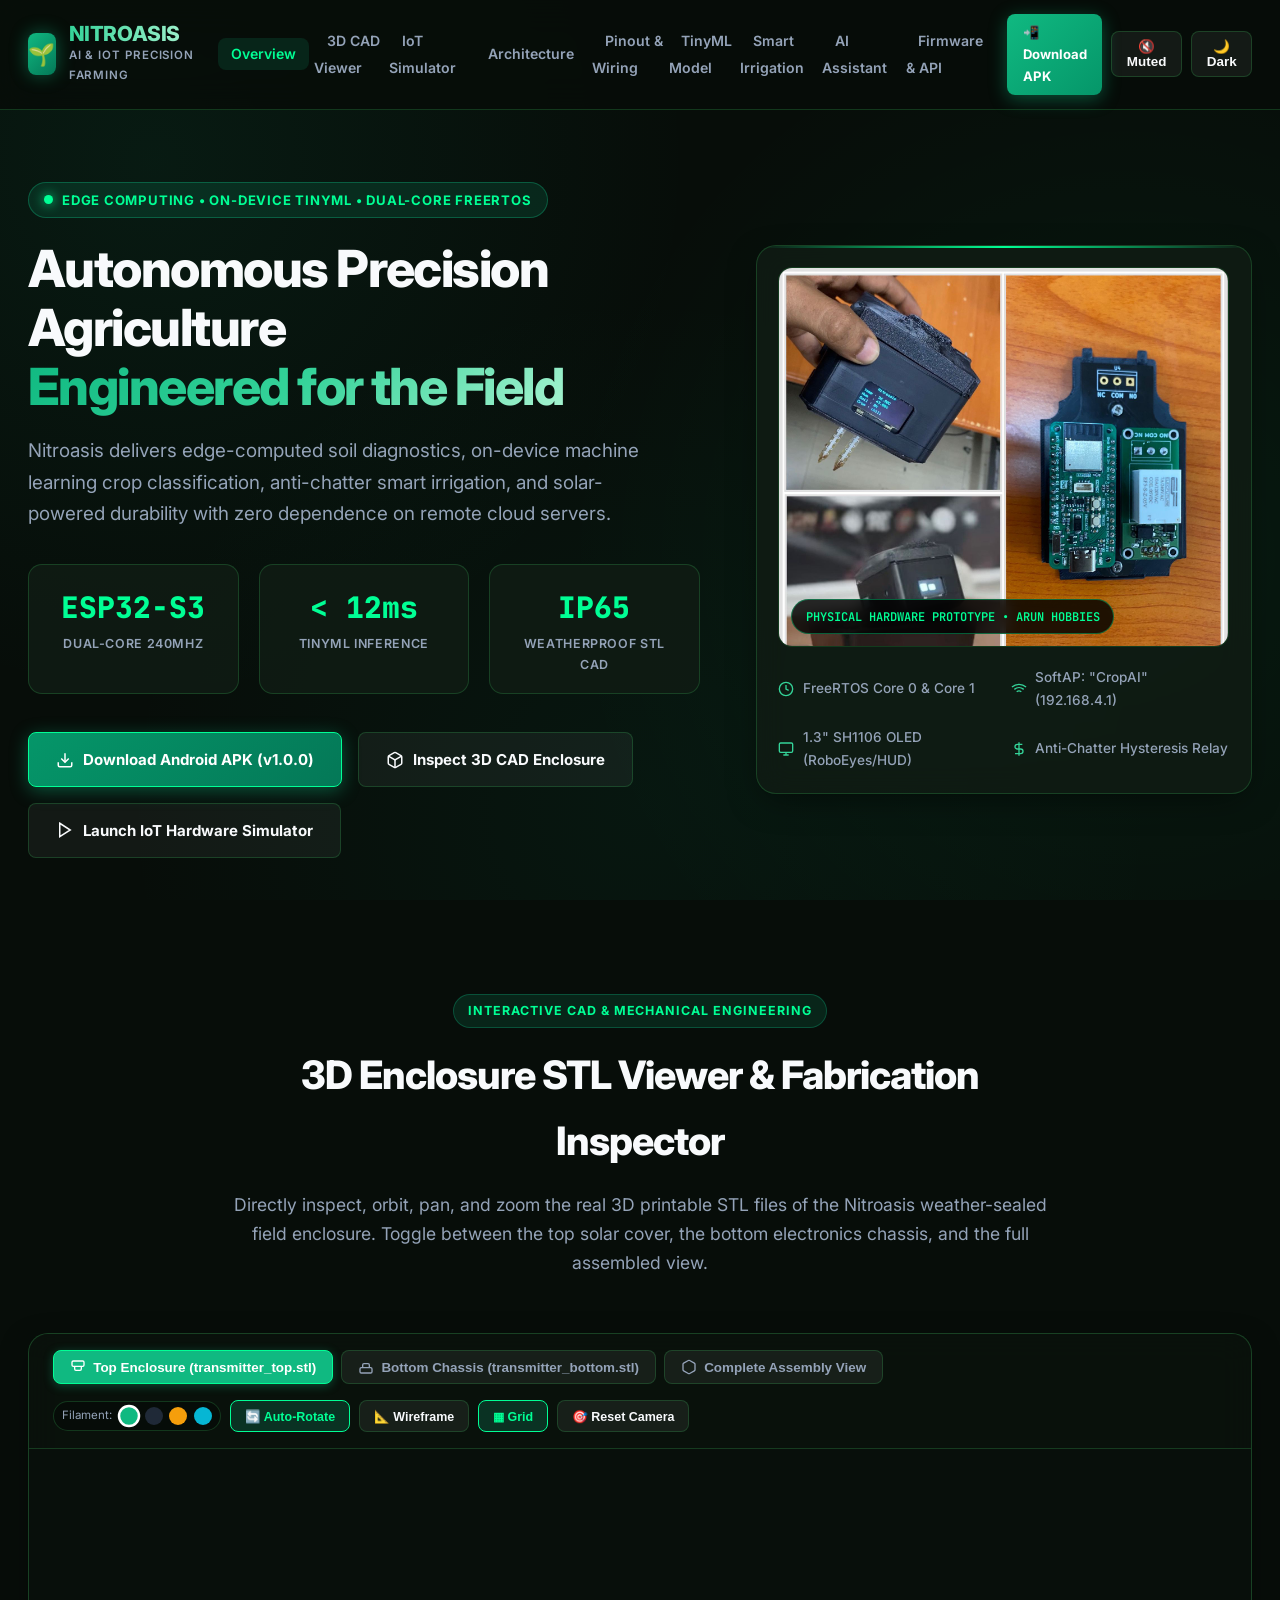
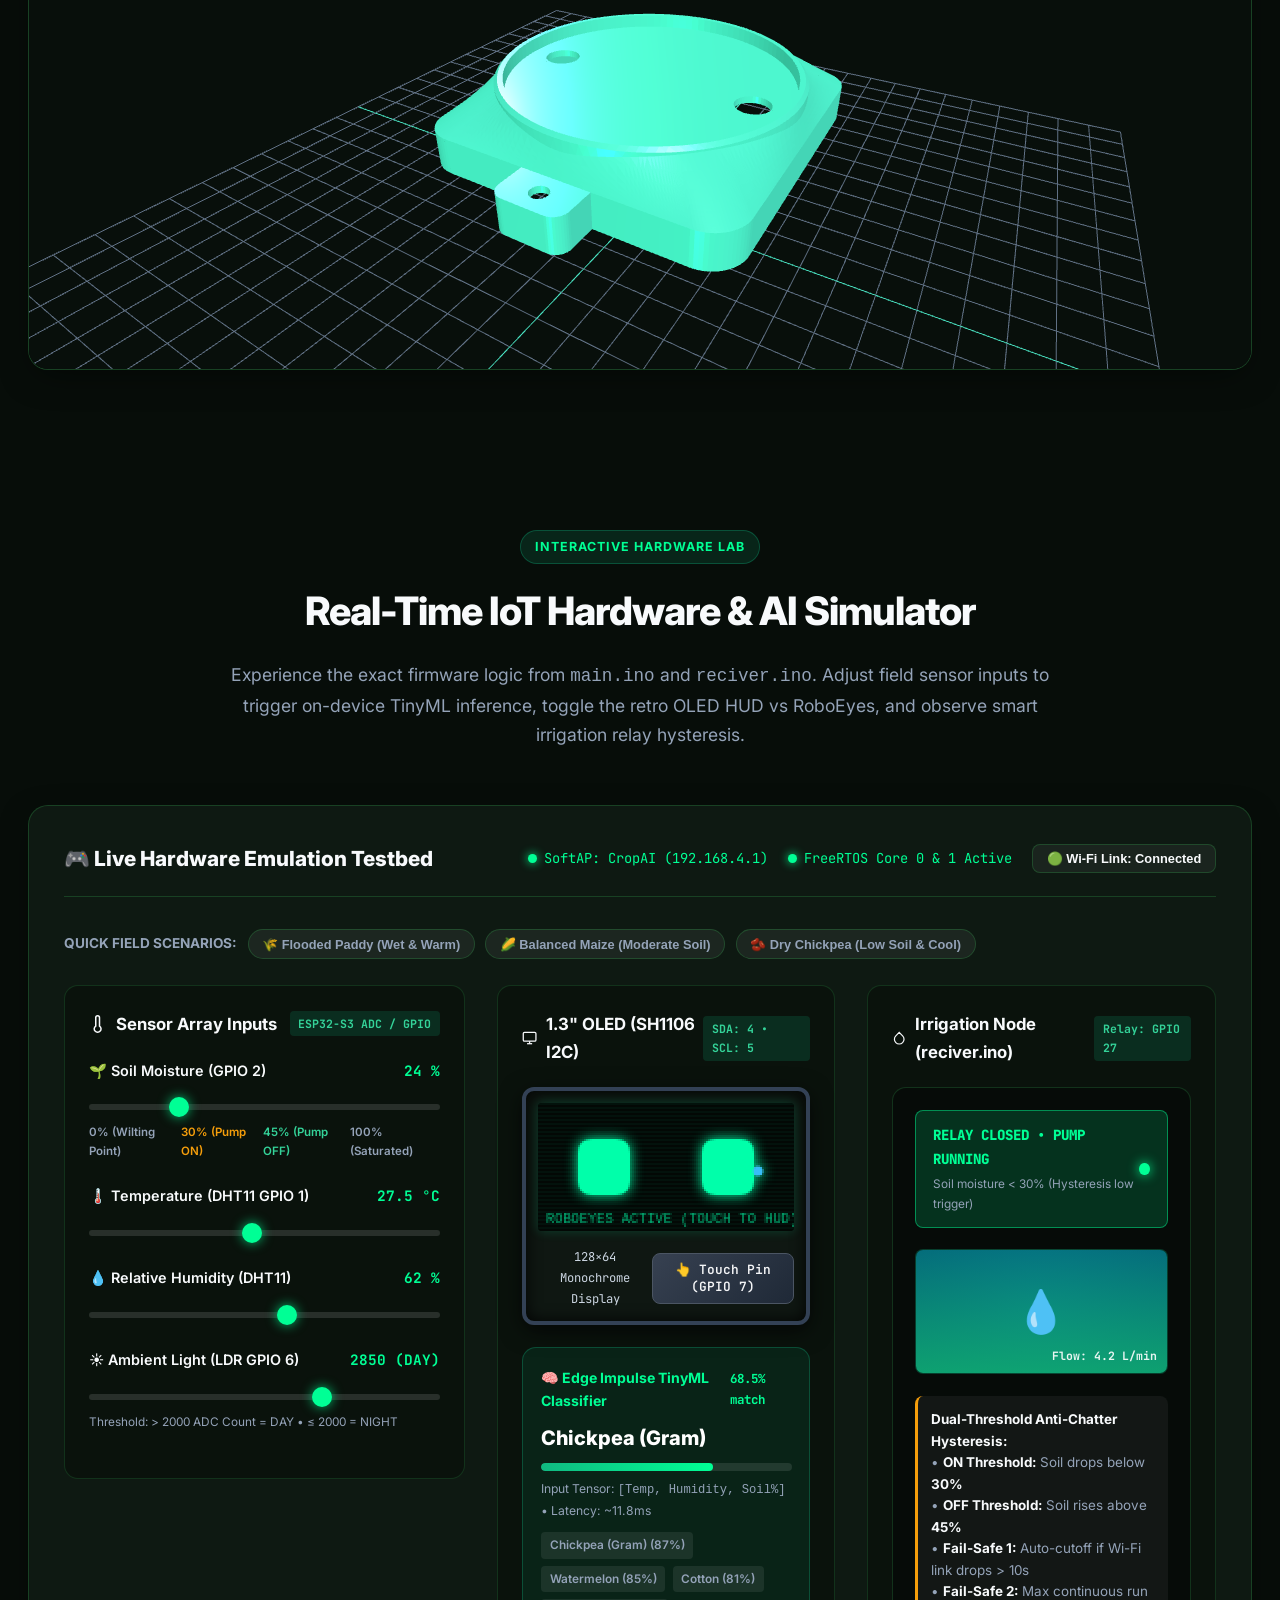
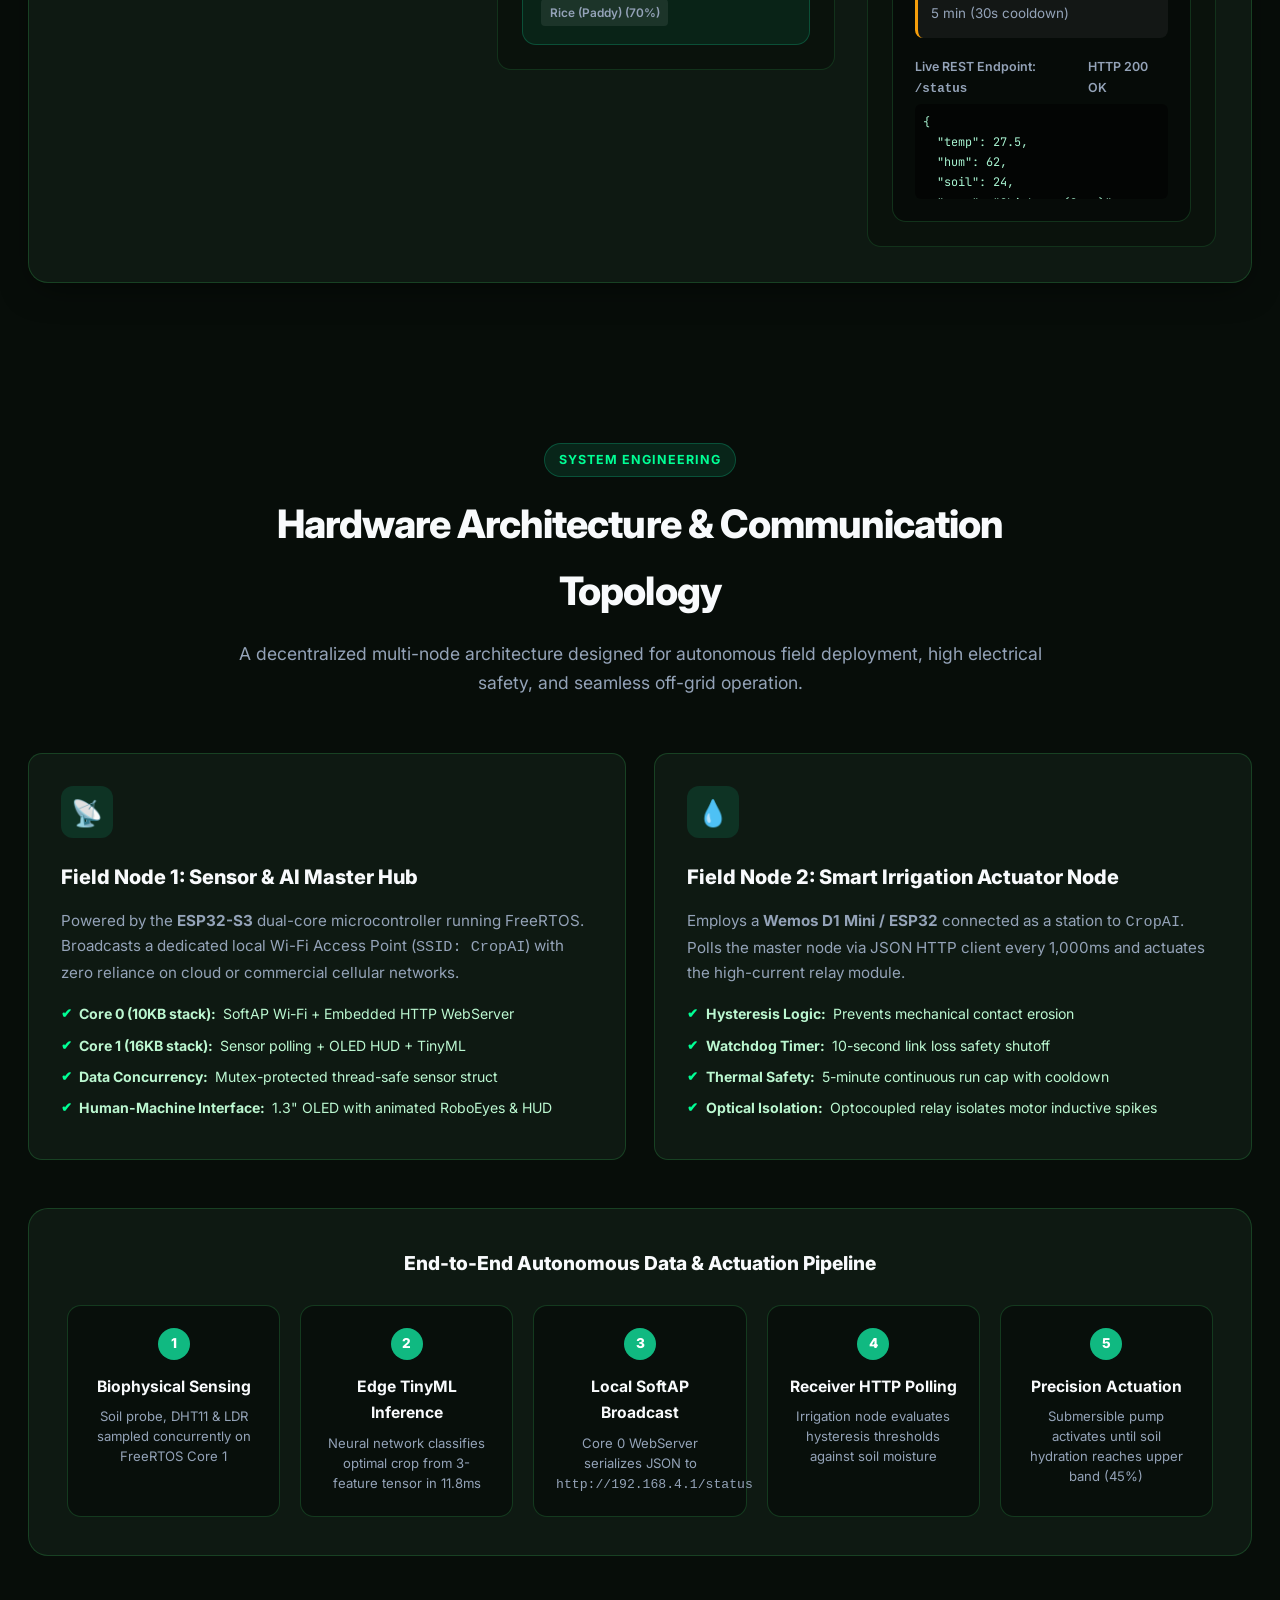
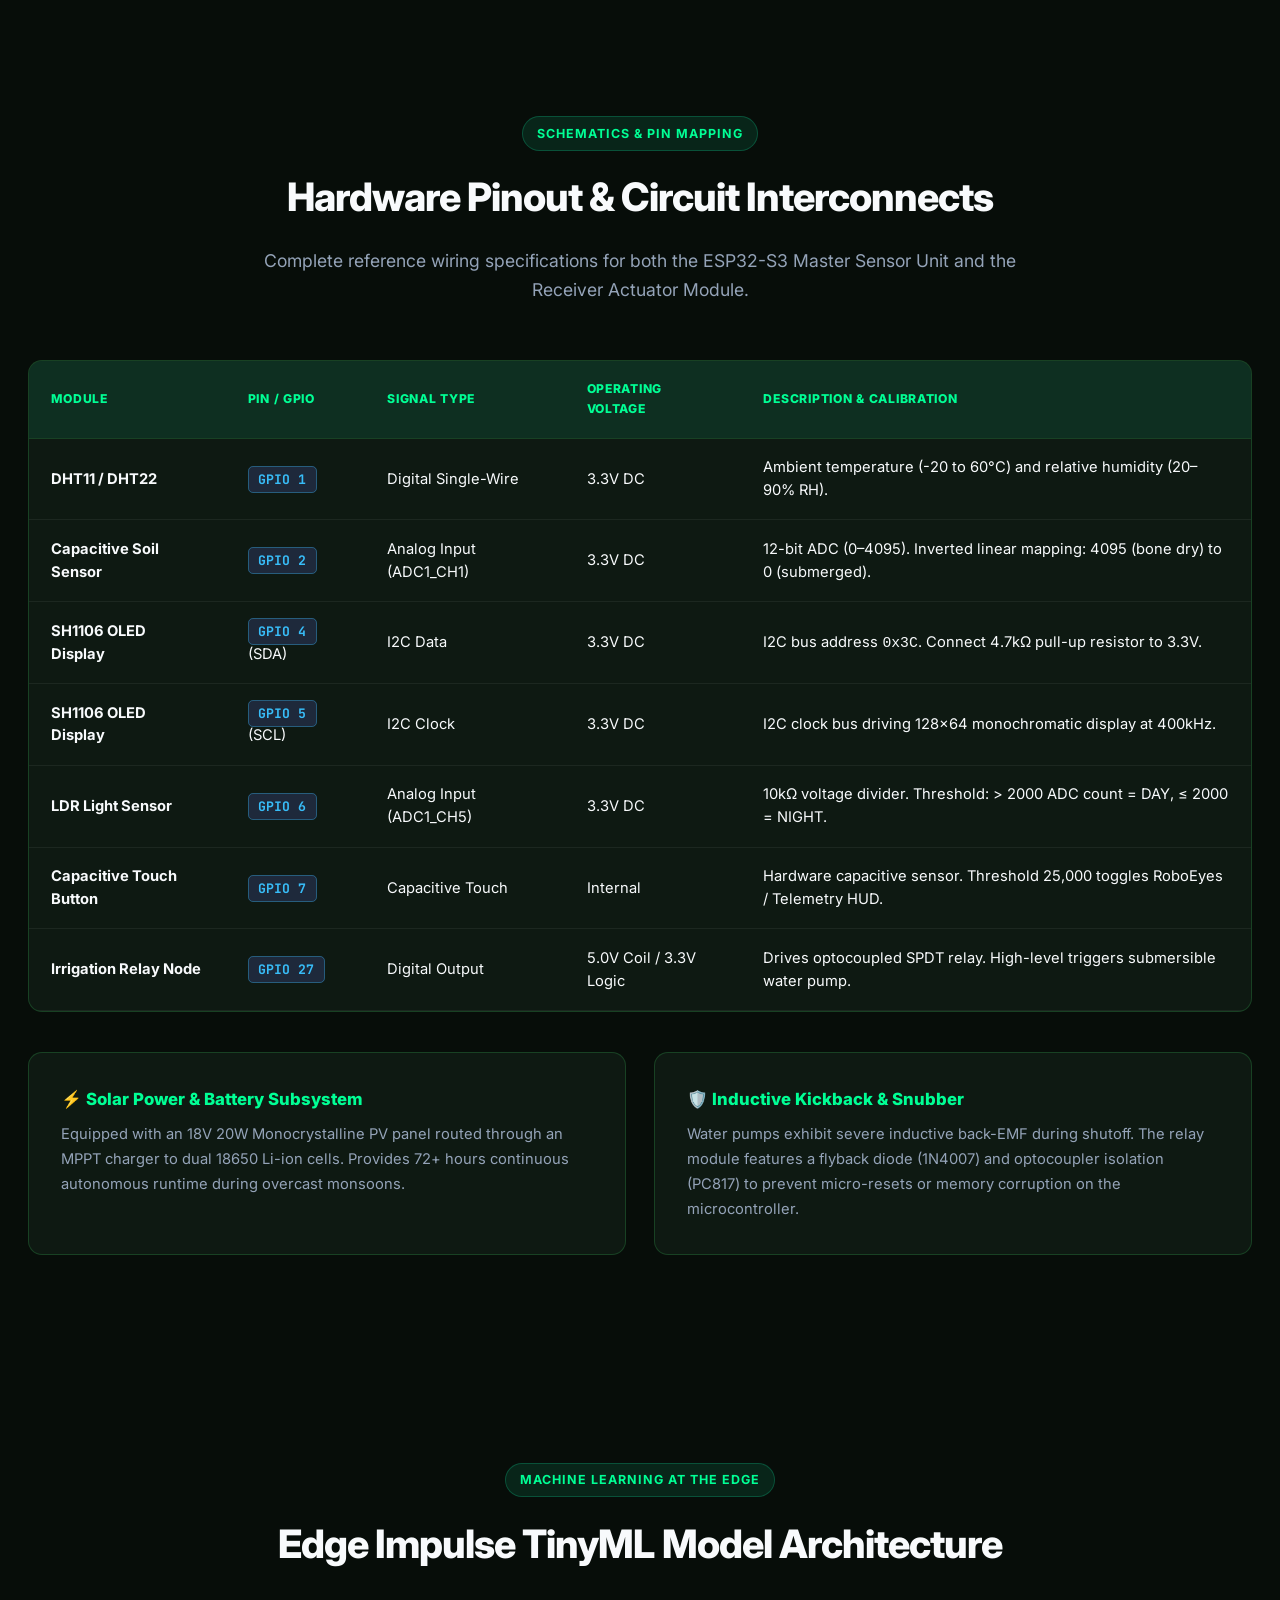
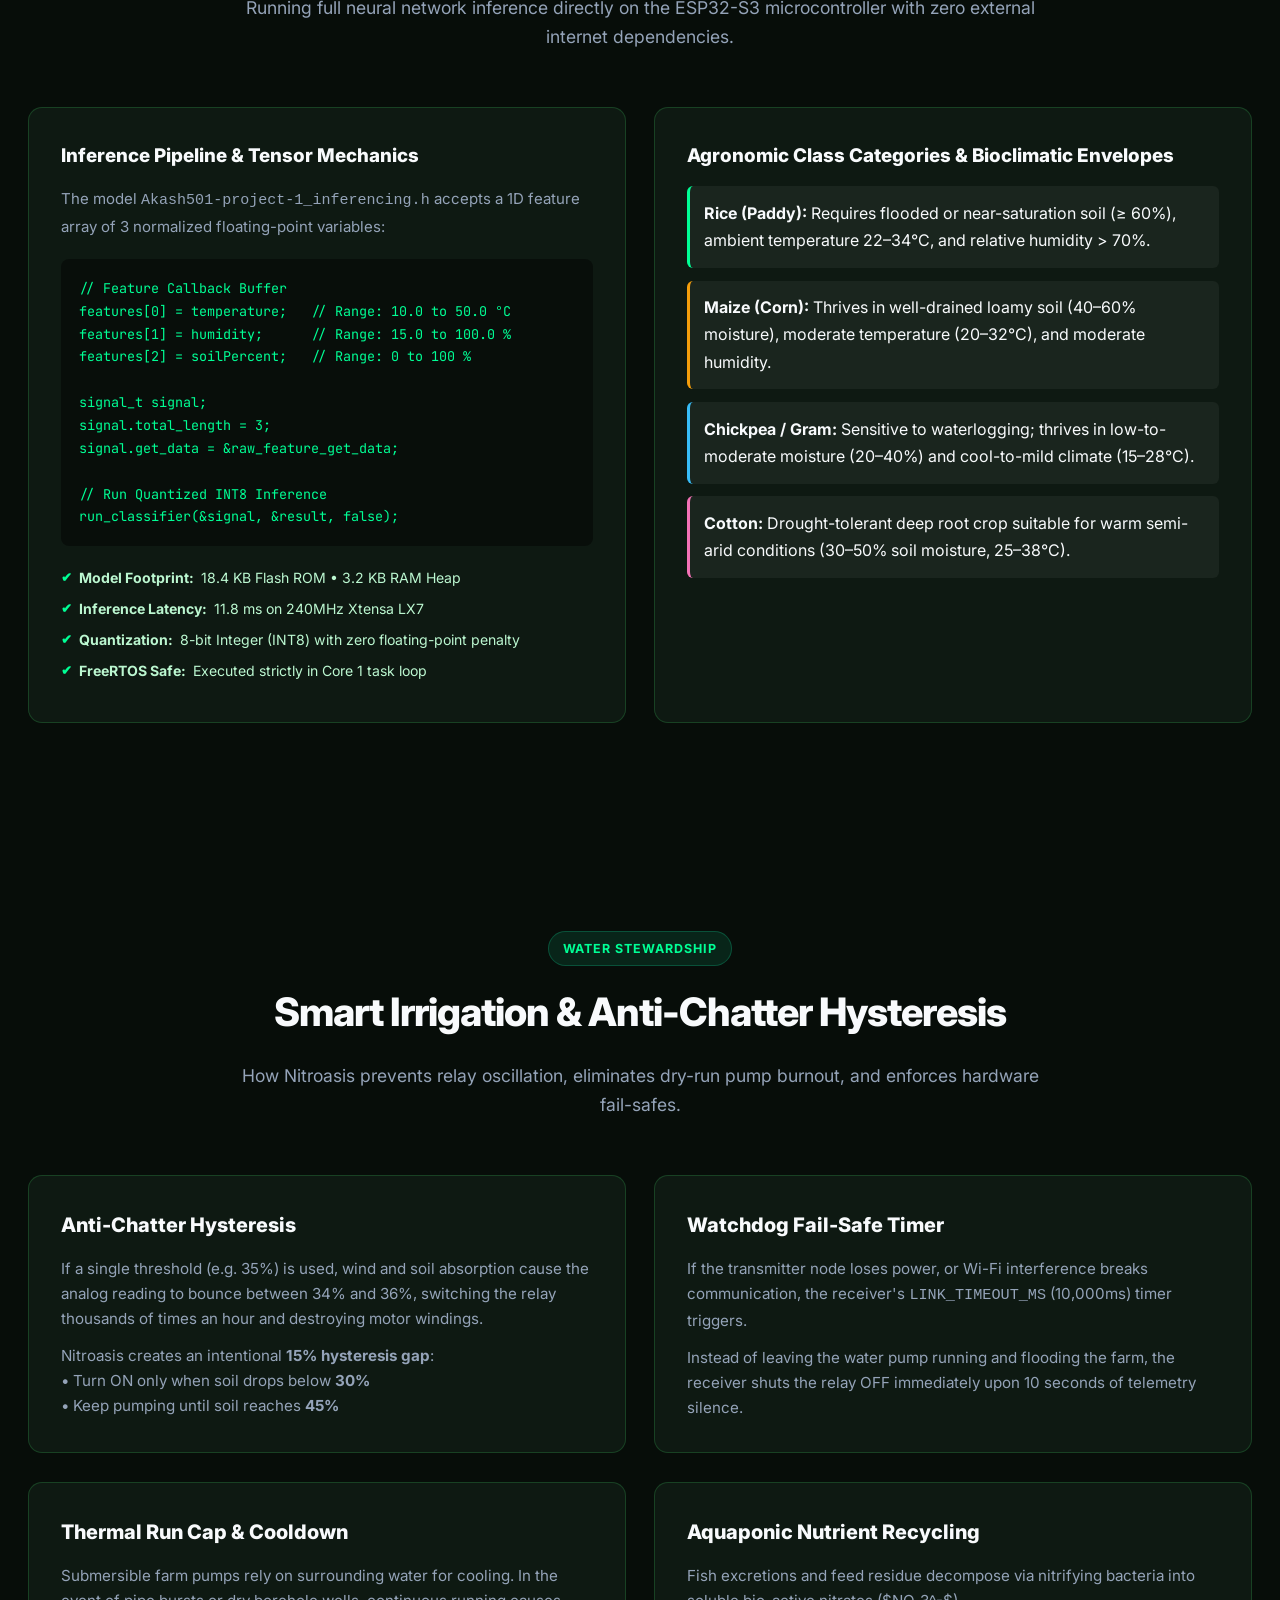
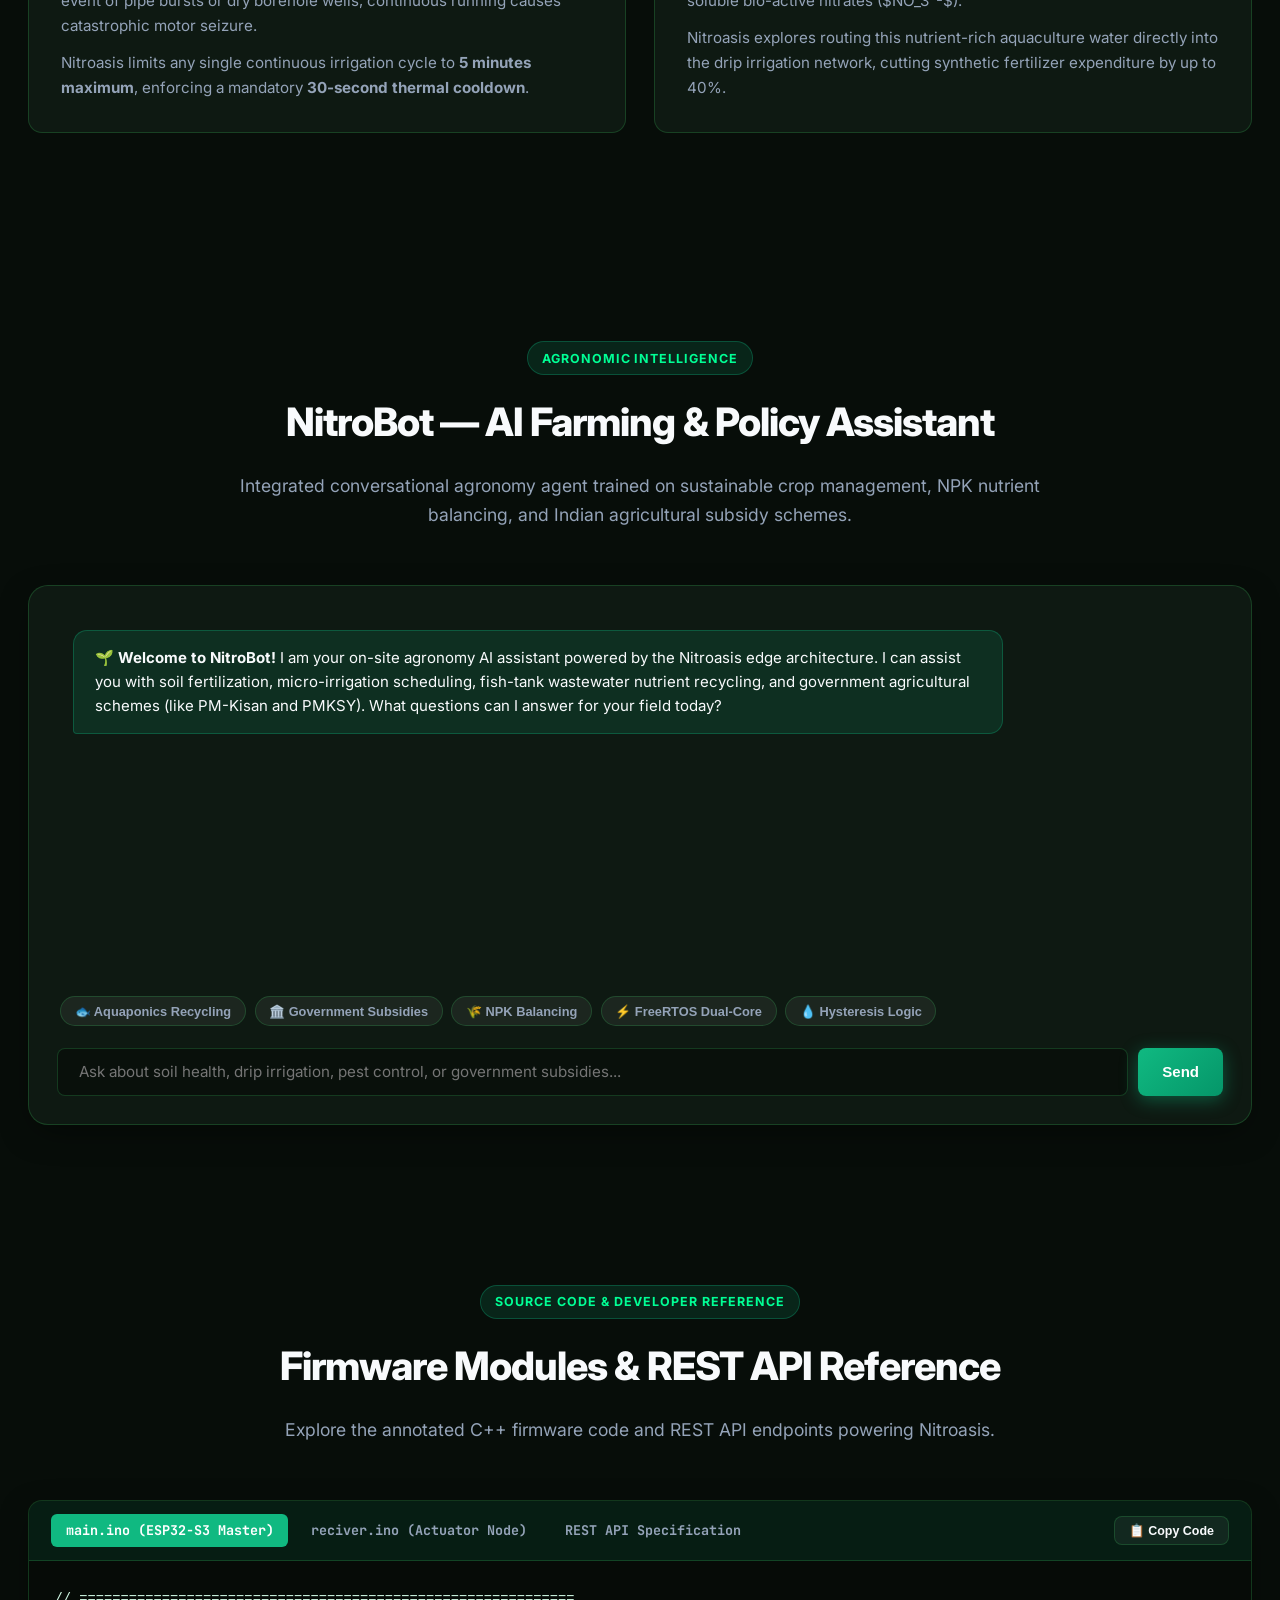
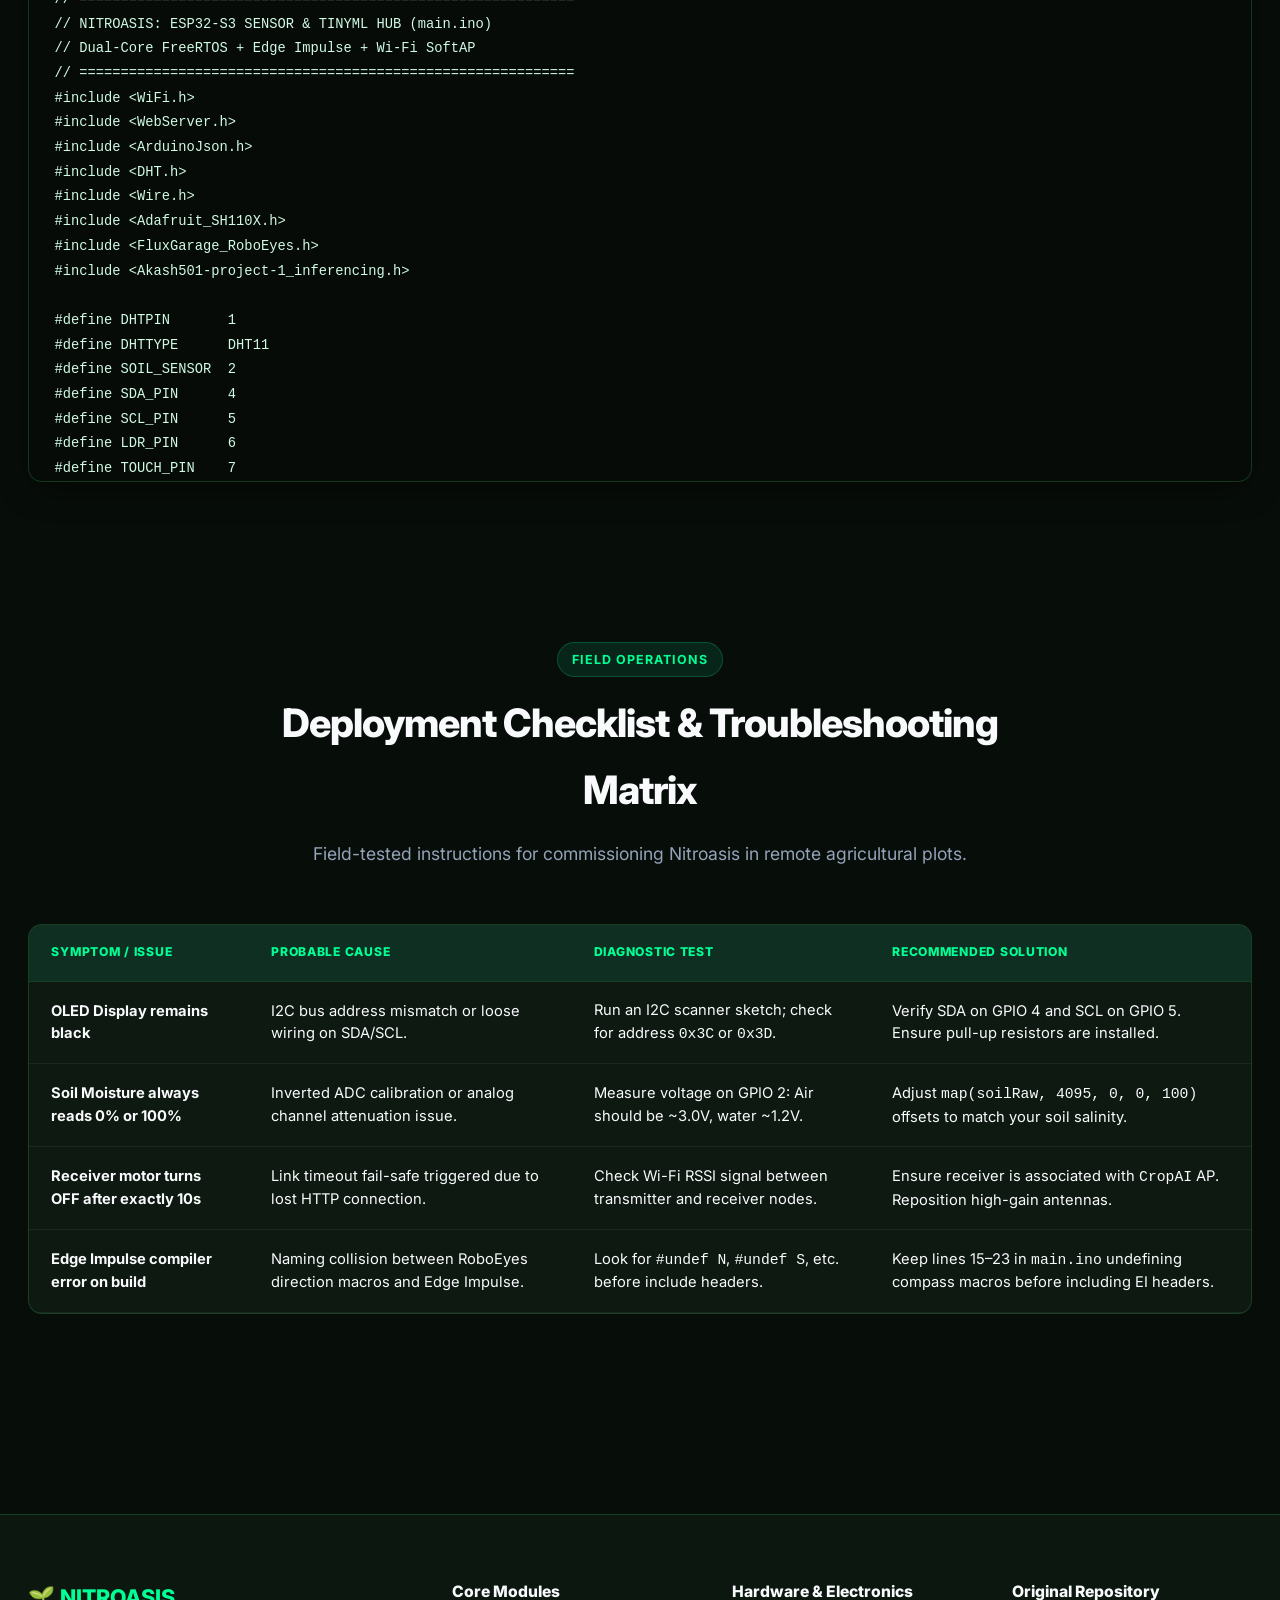
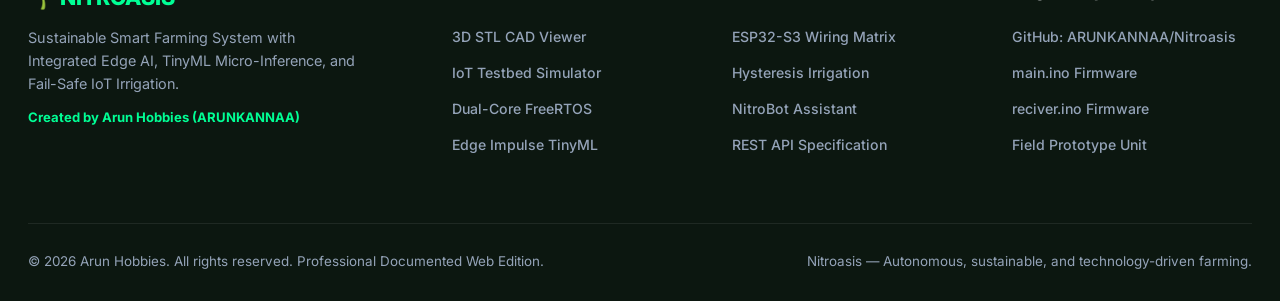
==== commit 6f8e802f: "Add native Android app with embedded offline telemetry, GitHub Actions APK builder, and PWA manifest" ====
--- a/index.html
+++ b/index.html
@@ -9,6 +9,10 @@
   <link rel="preconnect" href="https://fonts.googleapis.com">
   <link rel="preconnect" href="https://fonts.gstatic.com" crossorigin>
   <link href="https://fonts.googleapis.com/css2?family=Inter:wght@400;500;600;700;800&family=JetBrains+Mono:wght@400;600;700&display=swap" rel="stylesheet">
+  
+  <link rel="manifest" href="manifest.json">
+  <meta name="theme-color" content="#10B981">
+  <link rel="apple-touch-icon" href="icon-192.png">
   
   <!-- 3D WebGL Dependencies (Locally Hosted) -->
   <script src="lib/three.min.js"></script>
@@ -45,6 +49,9 @@
       </nav>
 
       <div class="nav-actions">
+        <a href="https://github.com/ARUNKANNAA/Nitroasis/releases/latest" target="_blank" rel="noopener" class="btn-primary" style="padding: 0.45rem 0.95rem; font-size: 0.82rem; text-decoration: none;" title="Download Android APK">
+          📲 Download APK
+        </a>
         <button id="audioToggleBtn" class="btn-icon" title="Toggle Hardware Audio Effects">
           🔇 Muted
         </button>
@@ -88,7 +95,11 @@
       </div>
 
       <div class="hero-buttons">
-        <a href="#cad-viewer" class="btn-primary">
+        <a href="https://github.com/ARUNKANNAA/Nitroasis/releases/latest" target="_blank" rel="noopener" class="btn-primary" style="background: linear-gradient(135deg, #059669, #047857); border: 1px solid var(--accent-neon);">
+          <svg width="18" height="18" viewBox="0 0 24 24" fill="none" stroke="currentColor" stroke-width="2"><path d="M21 15v4a2 2 0 0 1-2 2H5a2 2 0 0 1-2-2v-4"></path><polyline points="7 10 12 15 17 10"></polyline><line x1="12" y1="15" x2="12" y2="3"></line></svg>
+          Download Android APK (v1.0.0)
+        </a>
+        <a href="#cad-viewer" class="btn-secondary">
           <svg width="18" height="18" viewBox="0 0 24 24" fill="none" stroke="currentColor" stroke-width="2"><path d="M21 16V8a2 2 0 0 0-1-1.73l-7-4a2 2 0 0 0-2 0l-7 4A2 2 0 0 0 3 8v8a2 2 0 0 0 1 1.73l7 4a2 2 0 0 0 2 0l7-4A2 2 0 0 0 21 16z"></path><polyline points="3.27 6.96 12 12.01 20.73 6.96"></polyline><line x1="12" y1="22.08" x2="12" y2="12"></line></svg>
           Inspect 3D CAD Enclosure
         </a>
@@ -970,5 +981,14 @@
 
   <script src="stl_viewer.js"></script>
   <script src="app.js"></script>
+  <script>
+    if ('serviceWorker' in navigator) {
+      window.addEventListener('load', () => {
+        navigator.serviceWorker.register('sw.js').catch(err => {
+          console.log('SW registration error:', err);
+        });
+      });
+    }
+  </script>
 </body>
 </html>
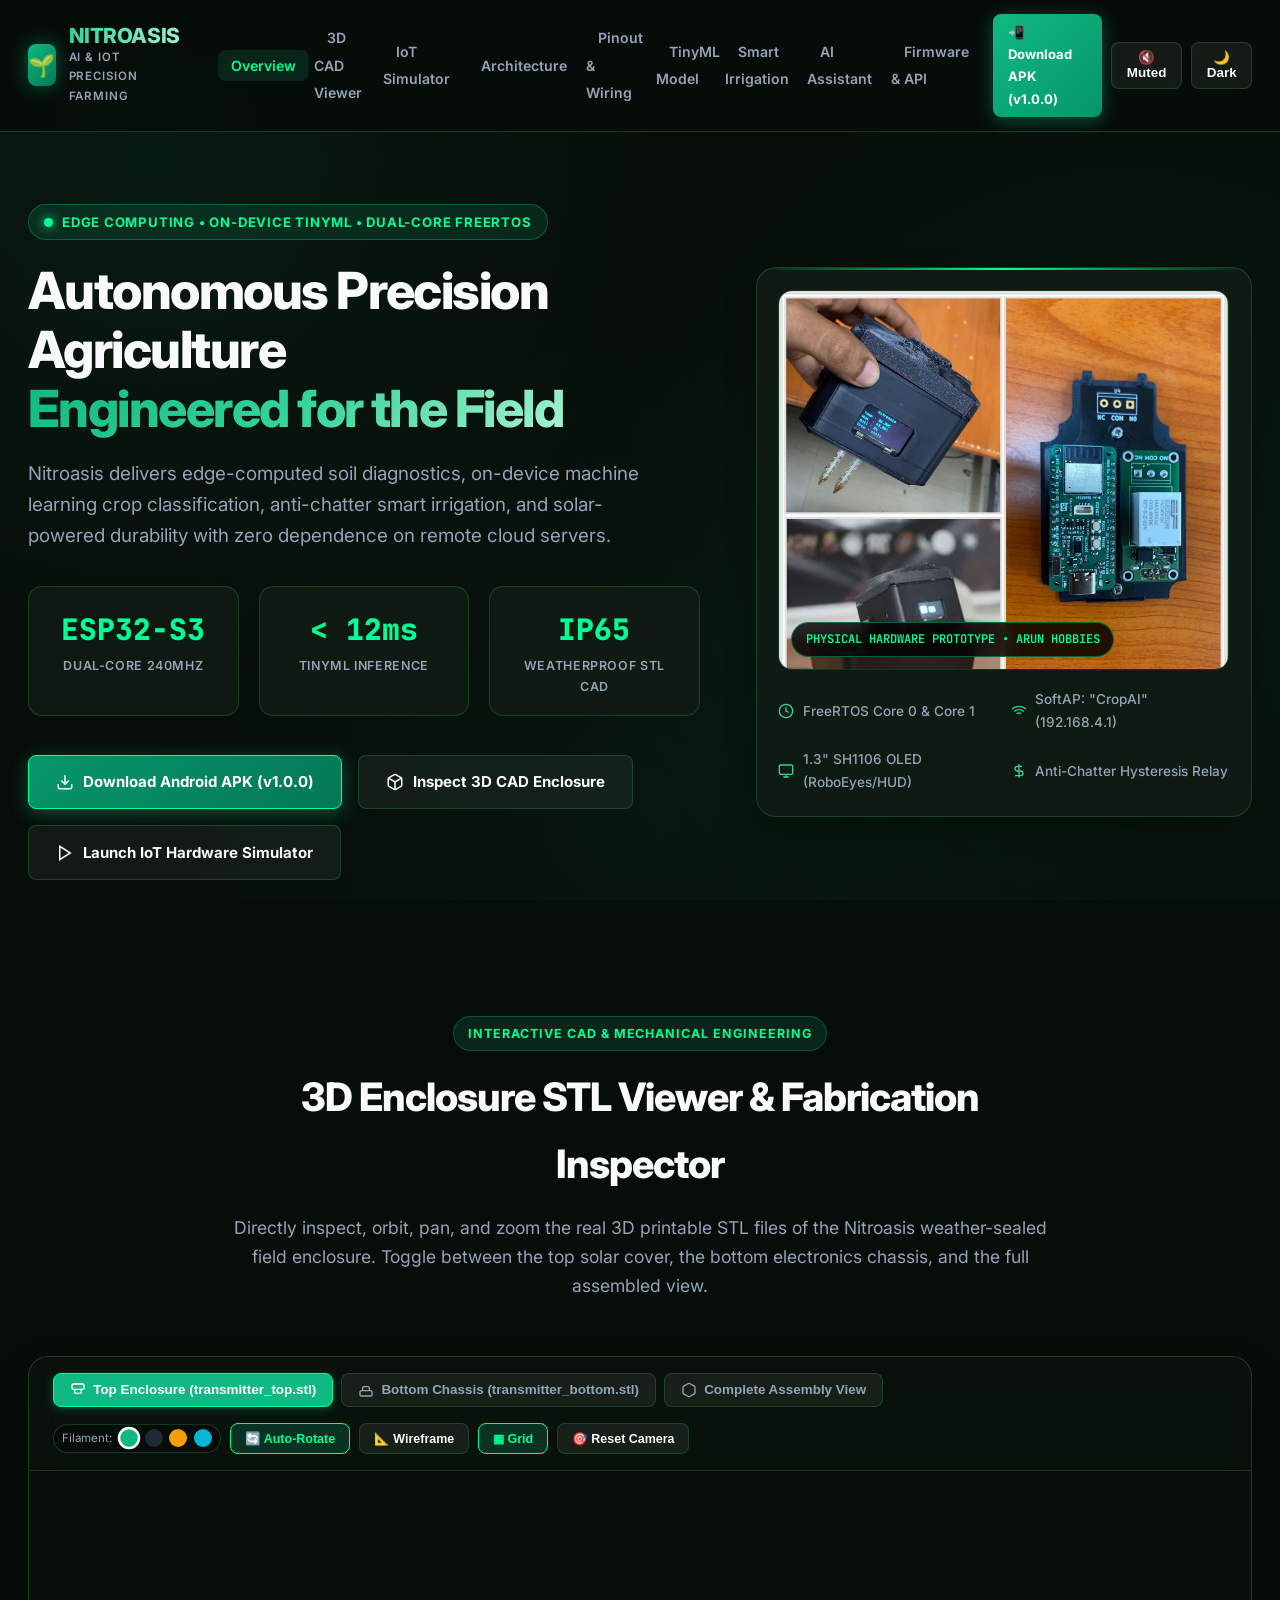
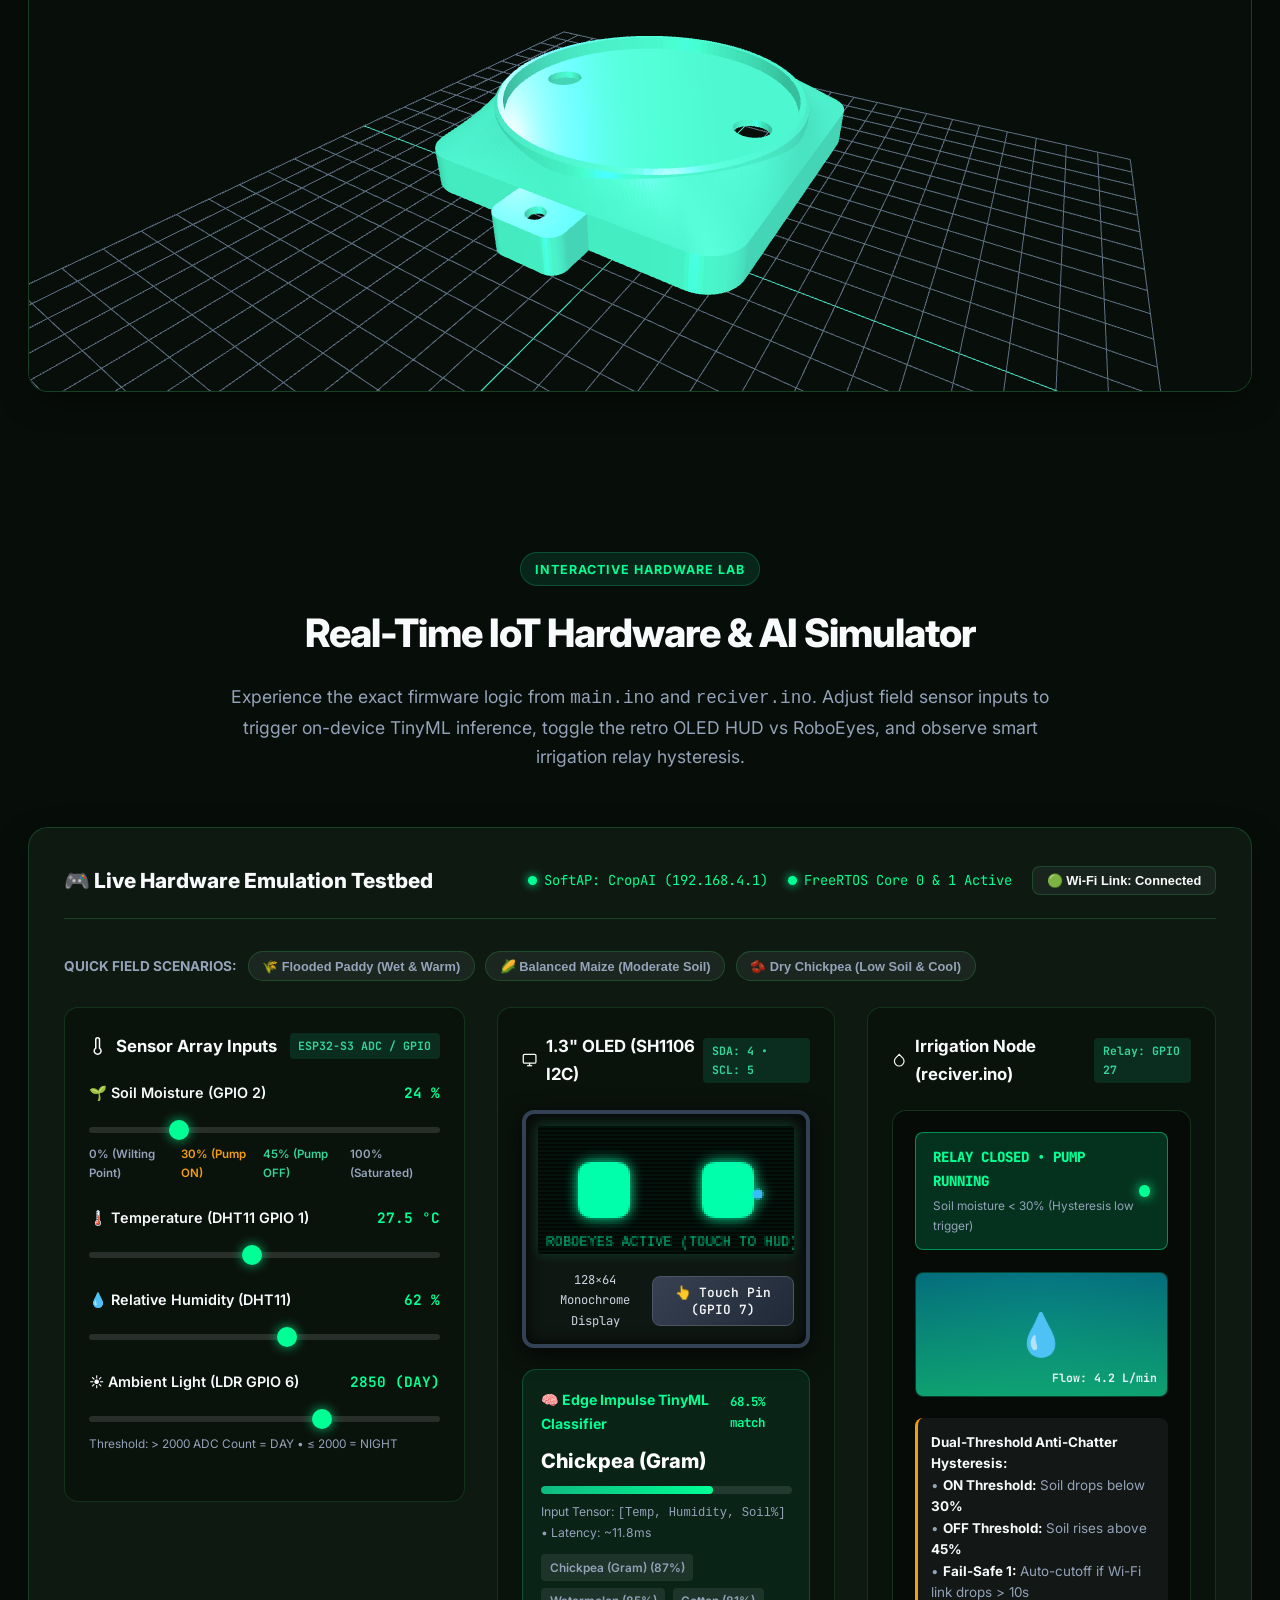
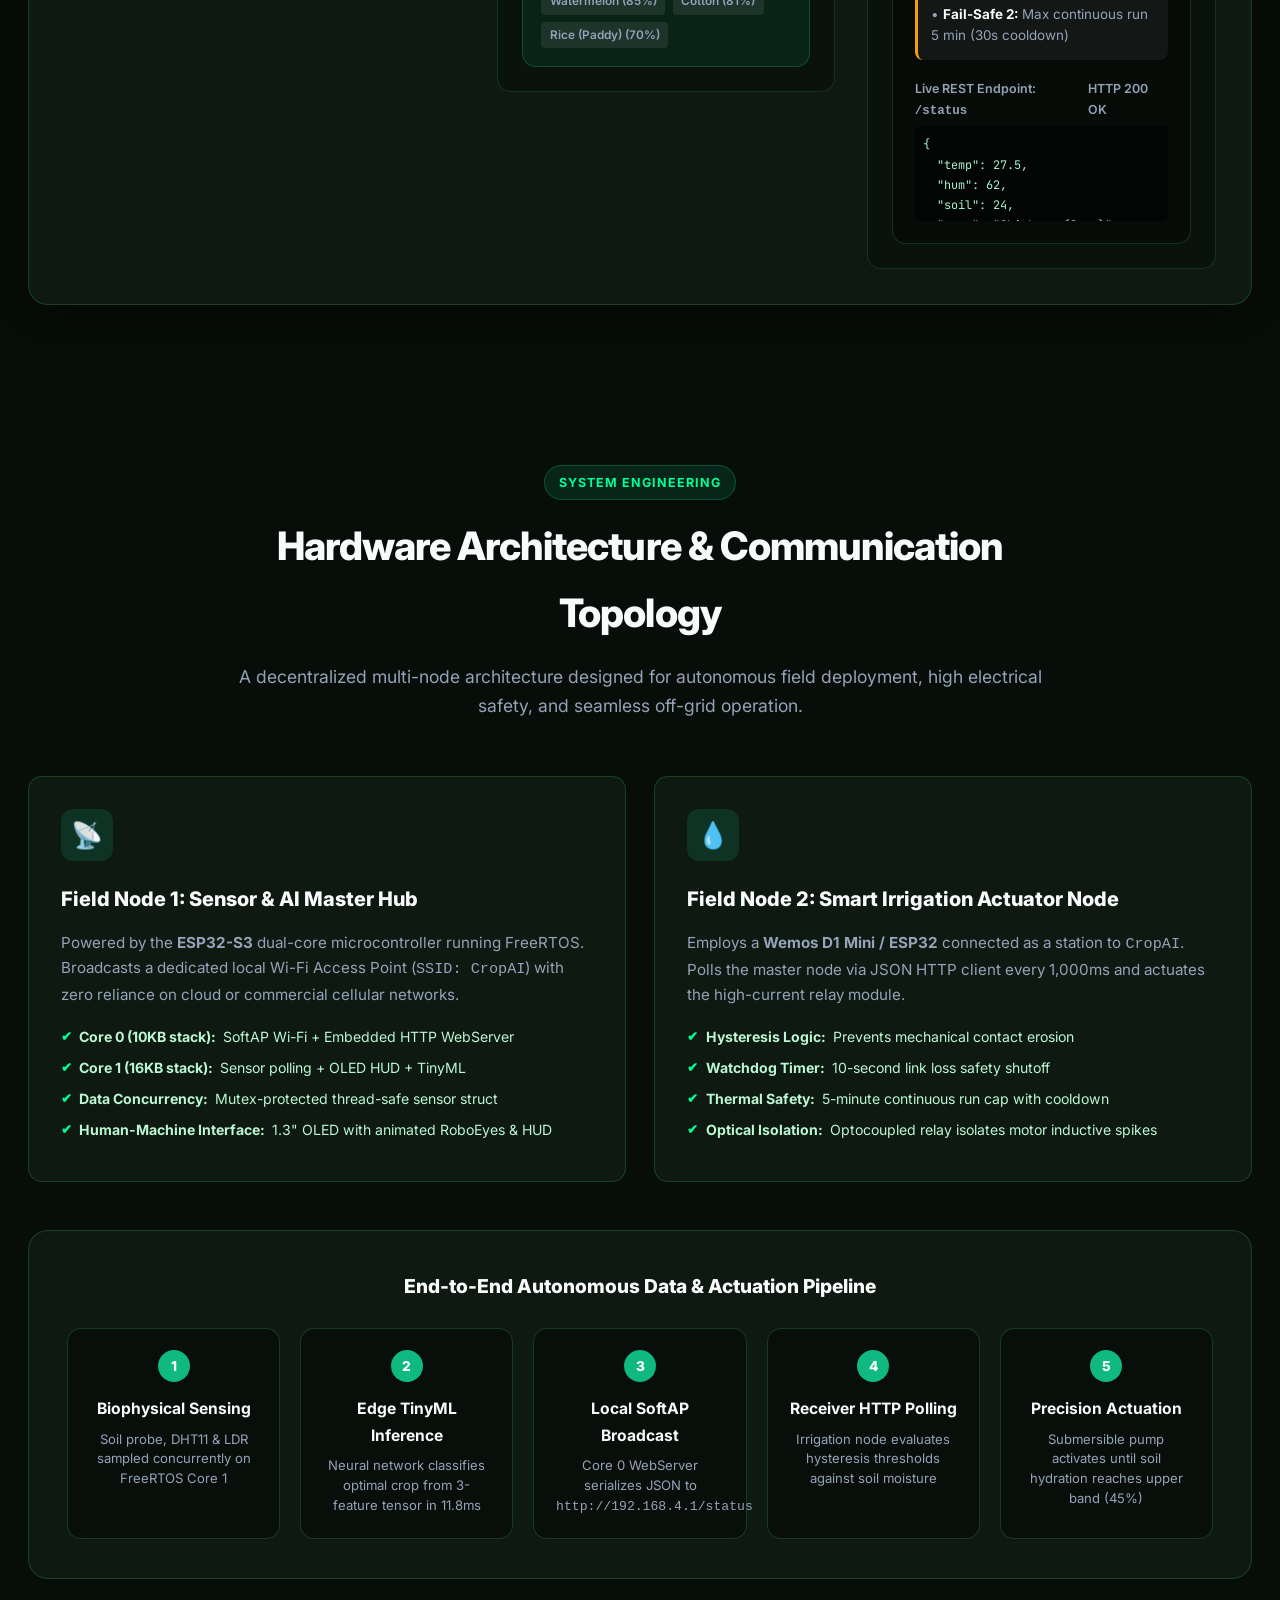
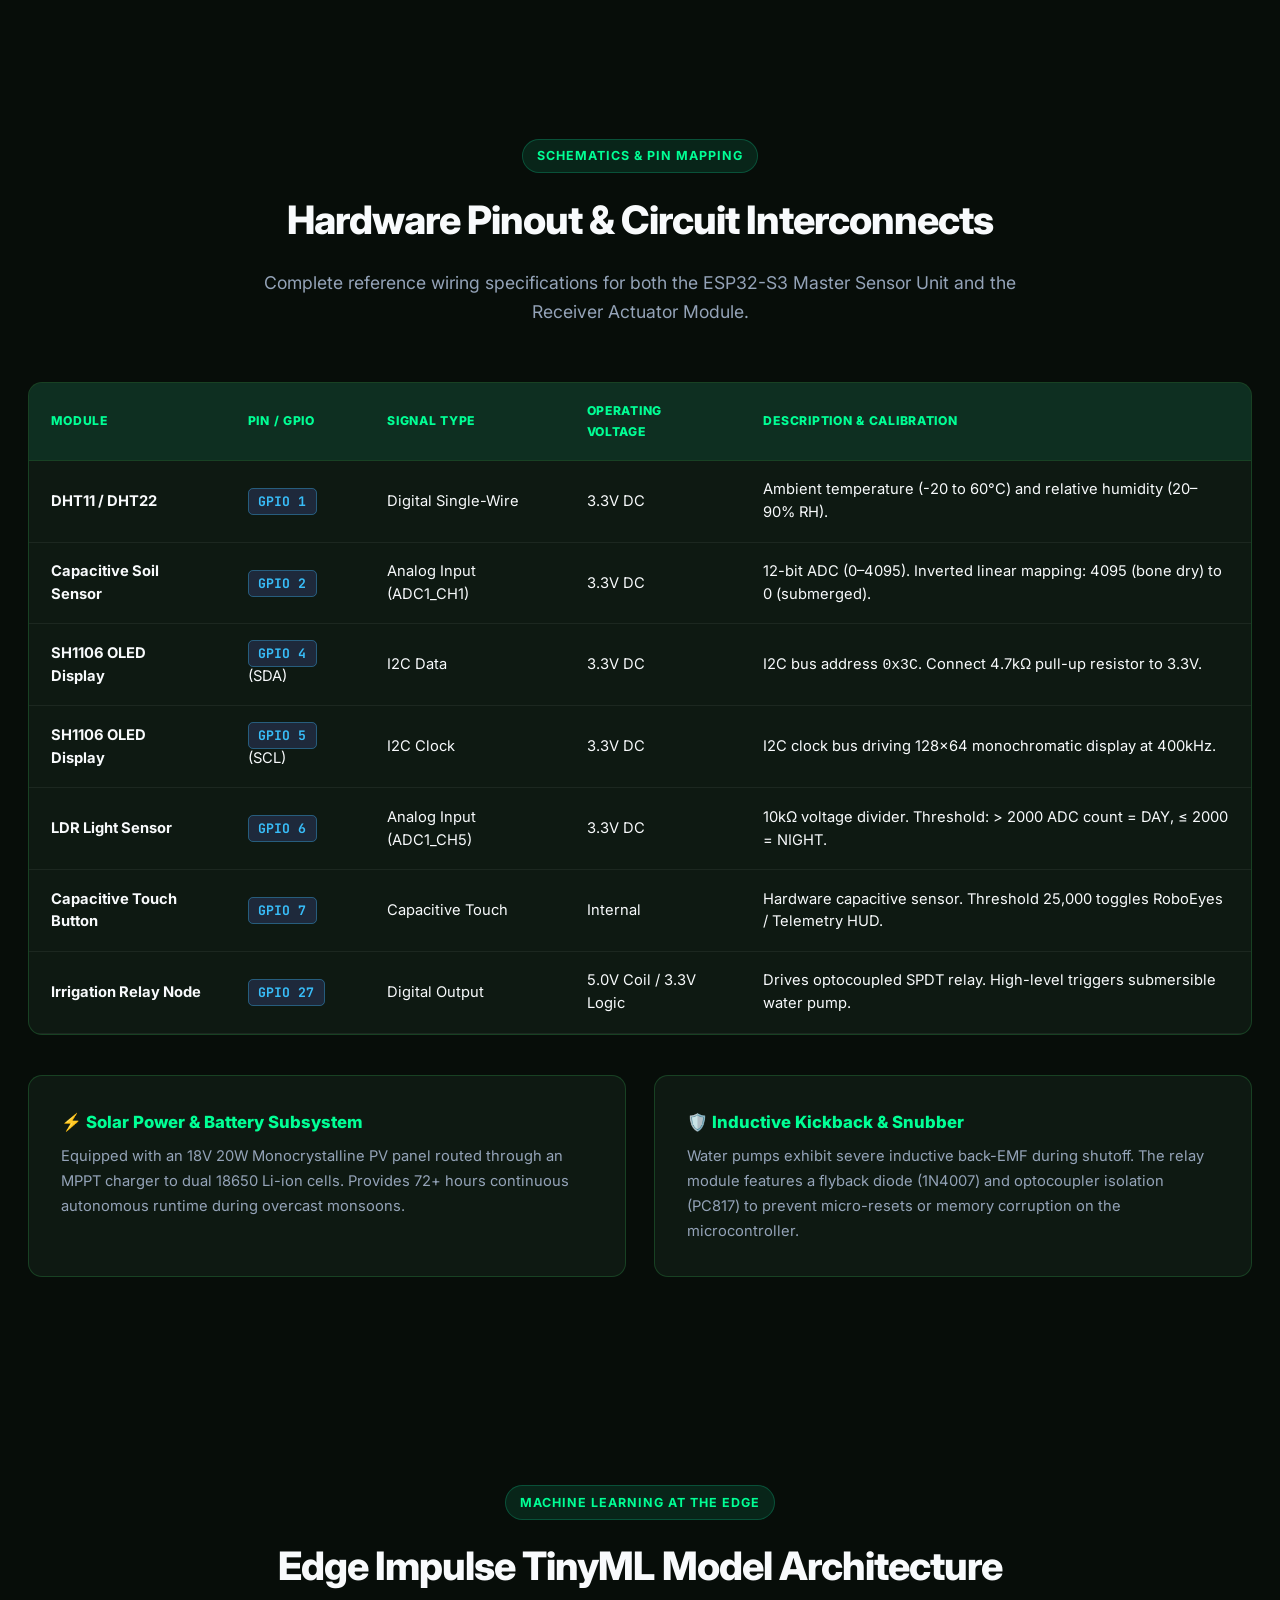
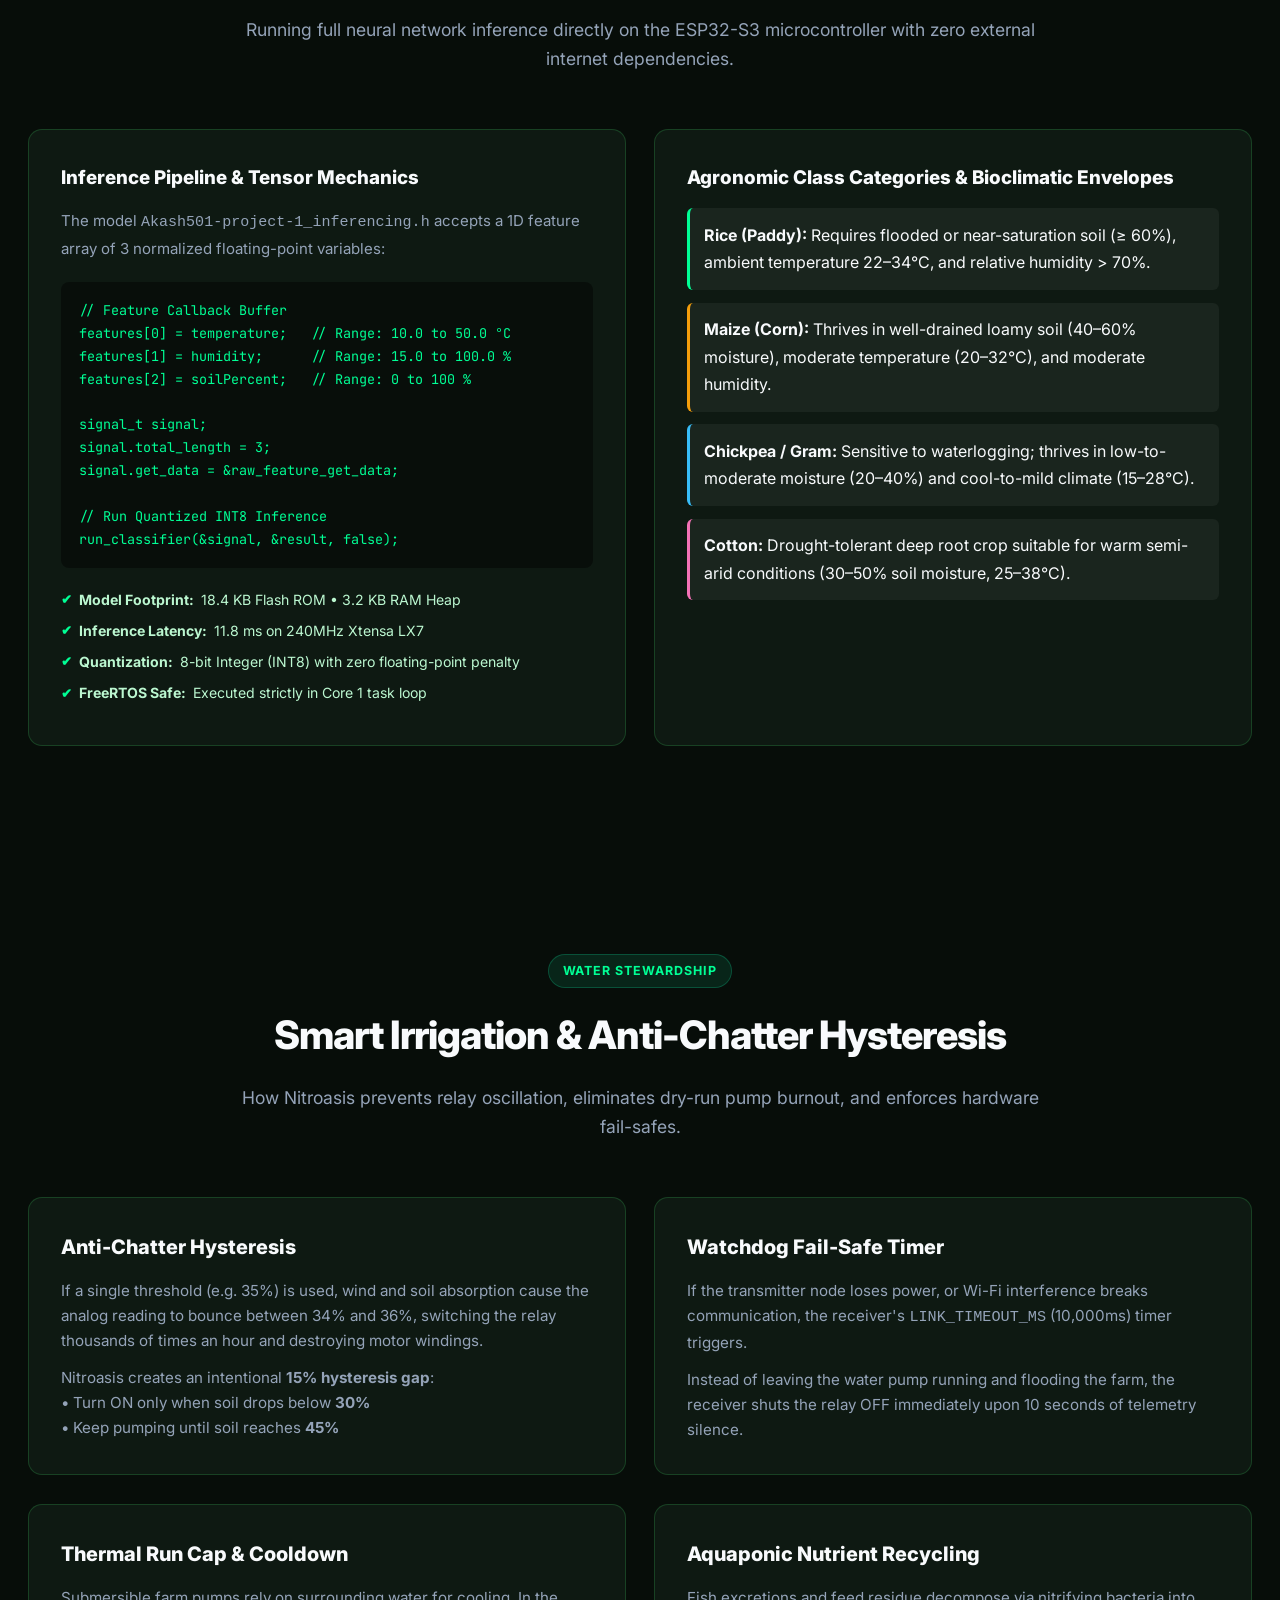
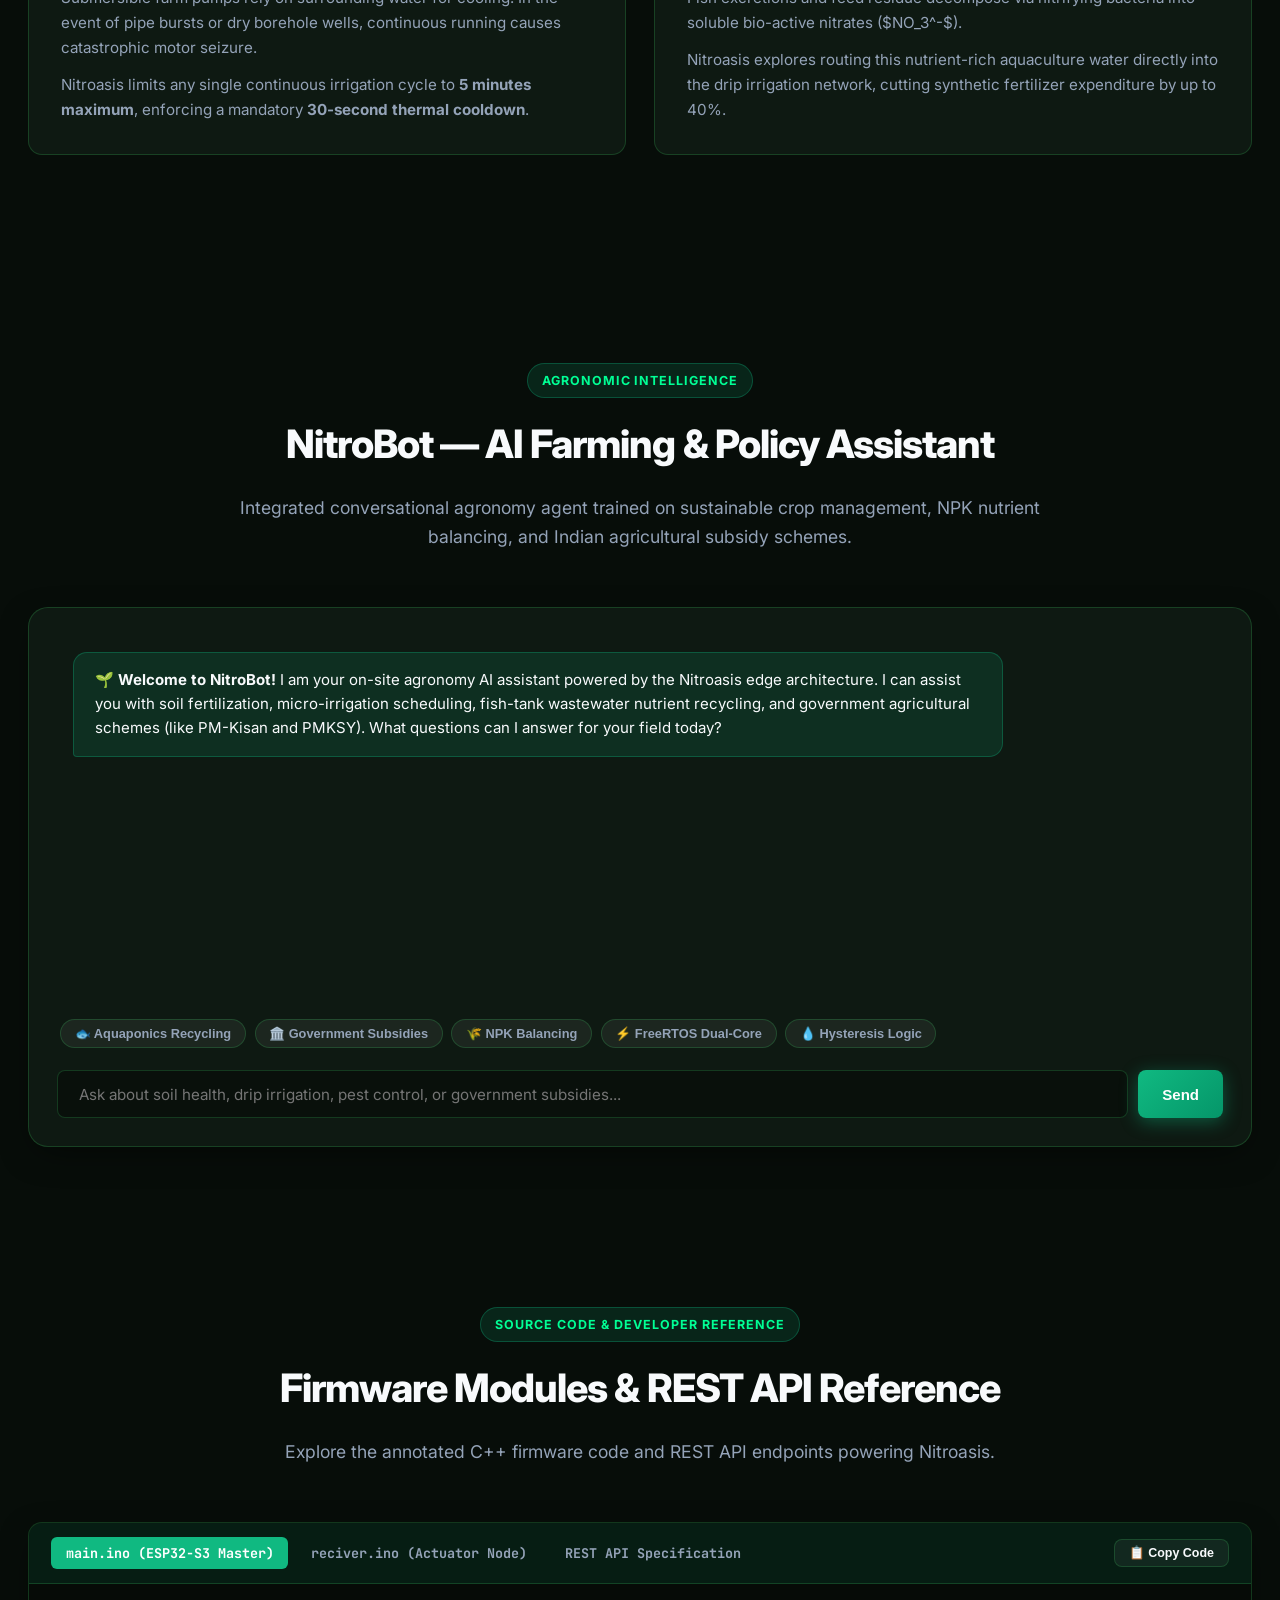
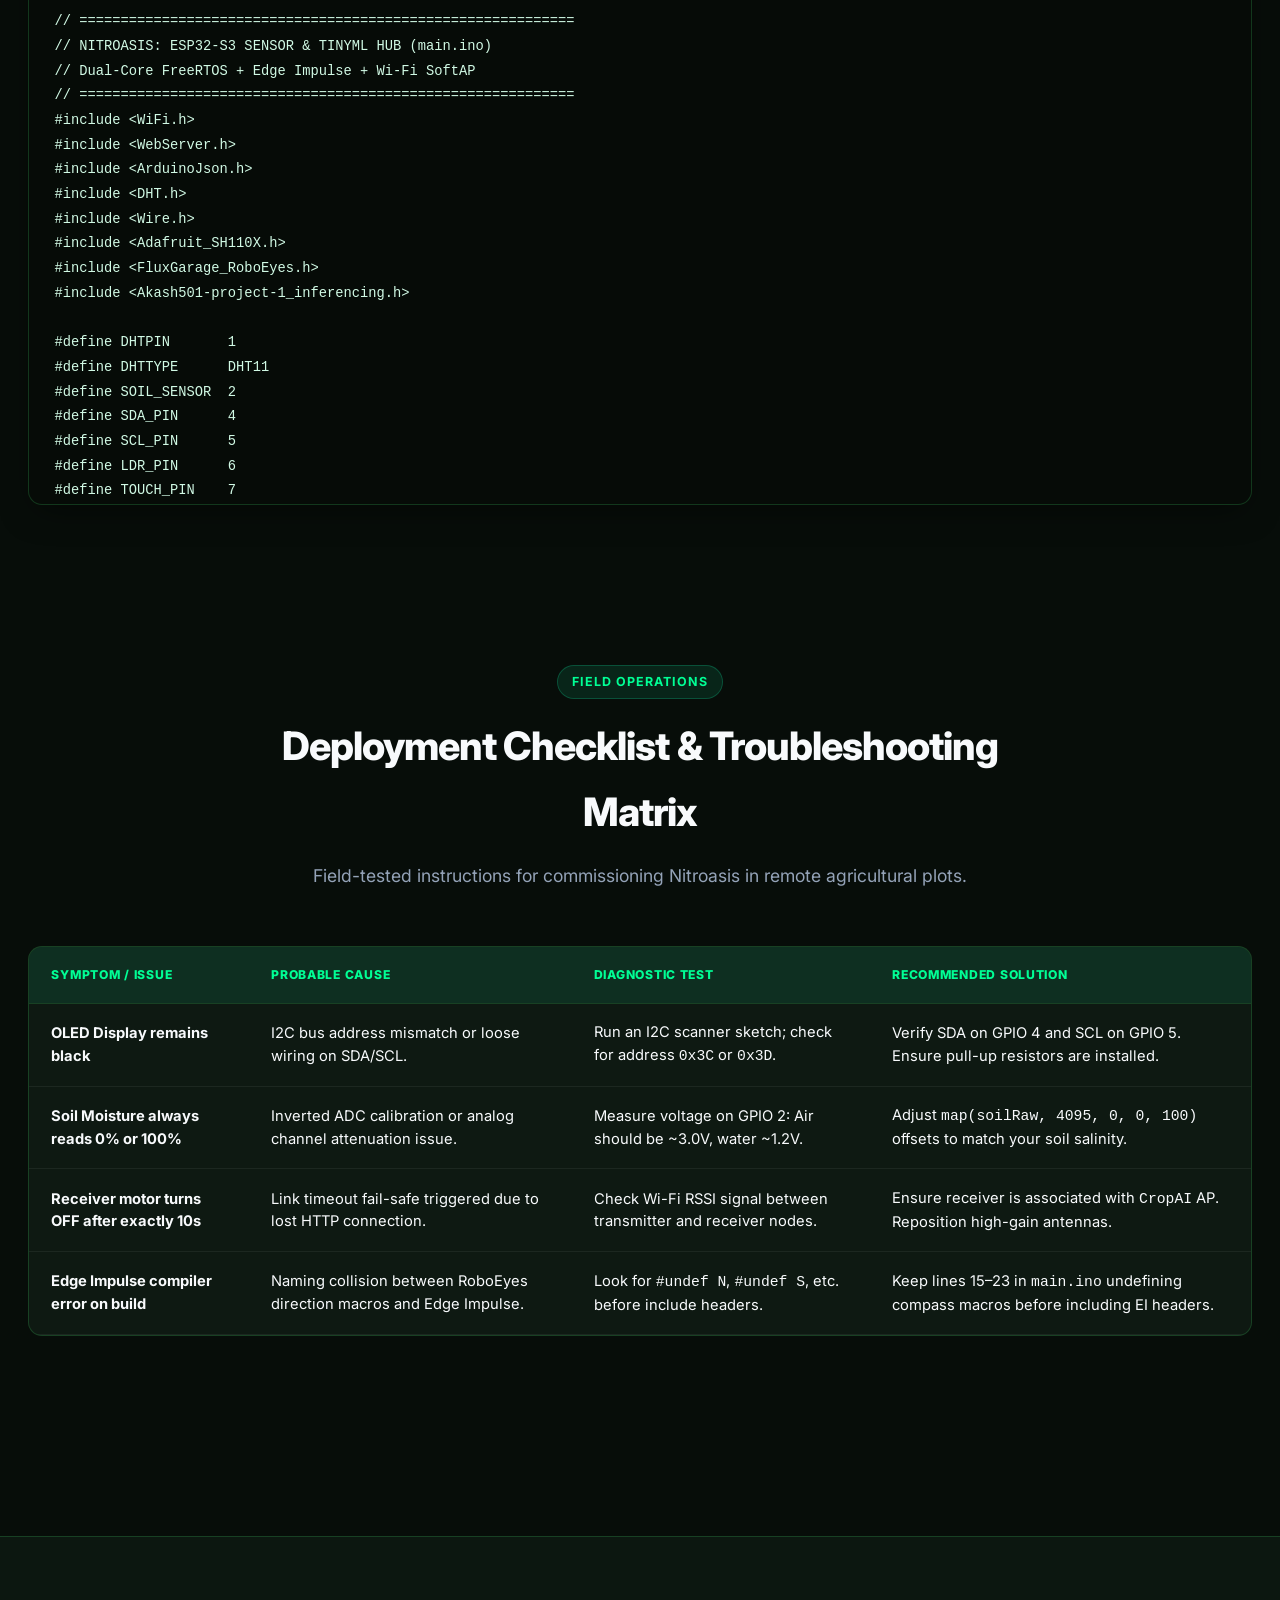
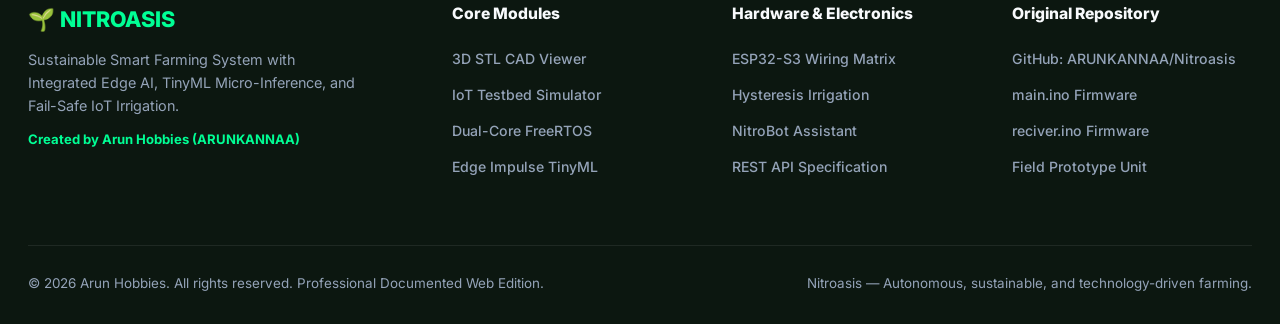
==== commit 8b5a6fa2: "Add installable APK to docs and update direct download button" ====
--- a/index.html
+++ b/index.html
@@ -49,8 +49,8 @@
       </nav>
 
       <div class="nav-actions">
-        <a href="https://github.com/ARUNKANNAA/Nitroasis/releases/latest" target="_blank" rel="noopener" class="btn-primary" style="padding: 0.45rem 0.95rem; font-size: 0.82rem; text-decoration: none;" title="Download Android APK">
-          📲 Download APK
+        <a href="Nitroasis-v1.0.0.apk" download="Nitroasis-v1.0.0.apk" class="btn-primary" style="padding: 0.45rem 0.95rem; font-size: 0.82rem; text-decoration: none;" title="Download Android APK (v1.0.0)">
+          📲 Download APK (v1.0.0)
         </a>
         <button id="audioToggleBtn" class="btn-icon" title="Toggle Hardware Audio Effects">
           🔇 Muted
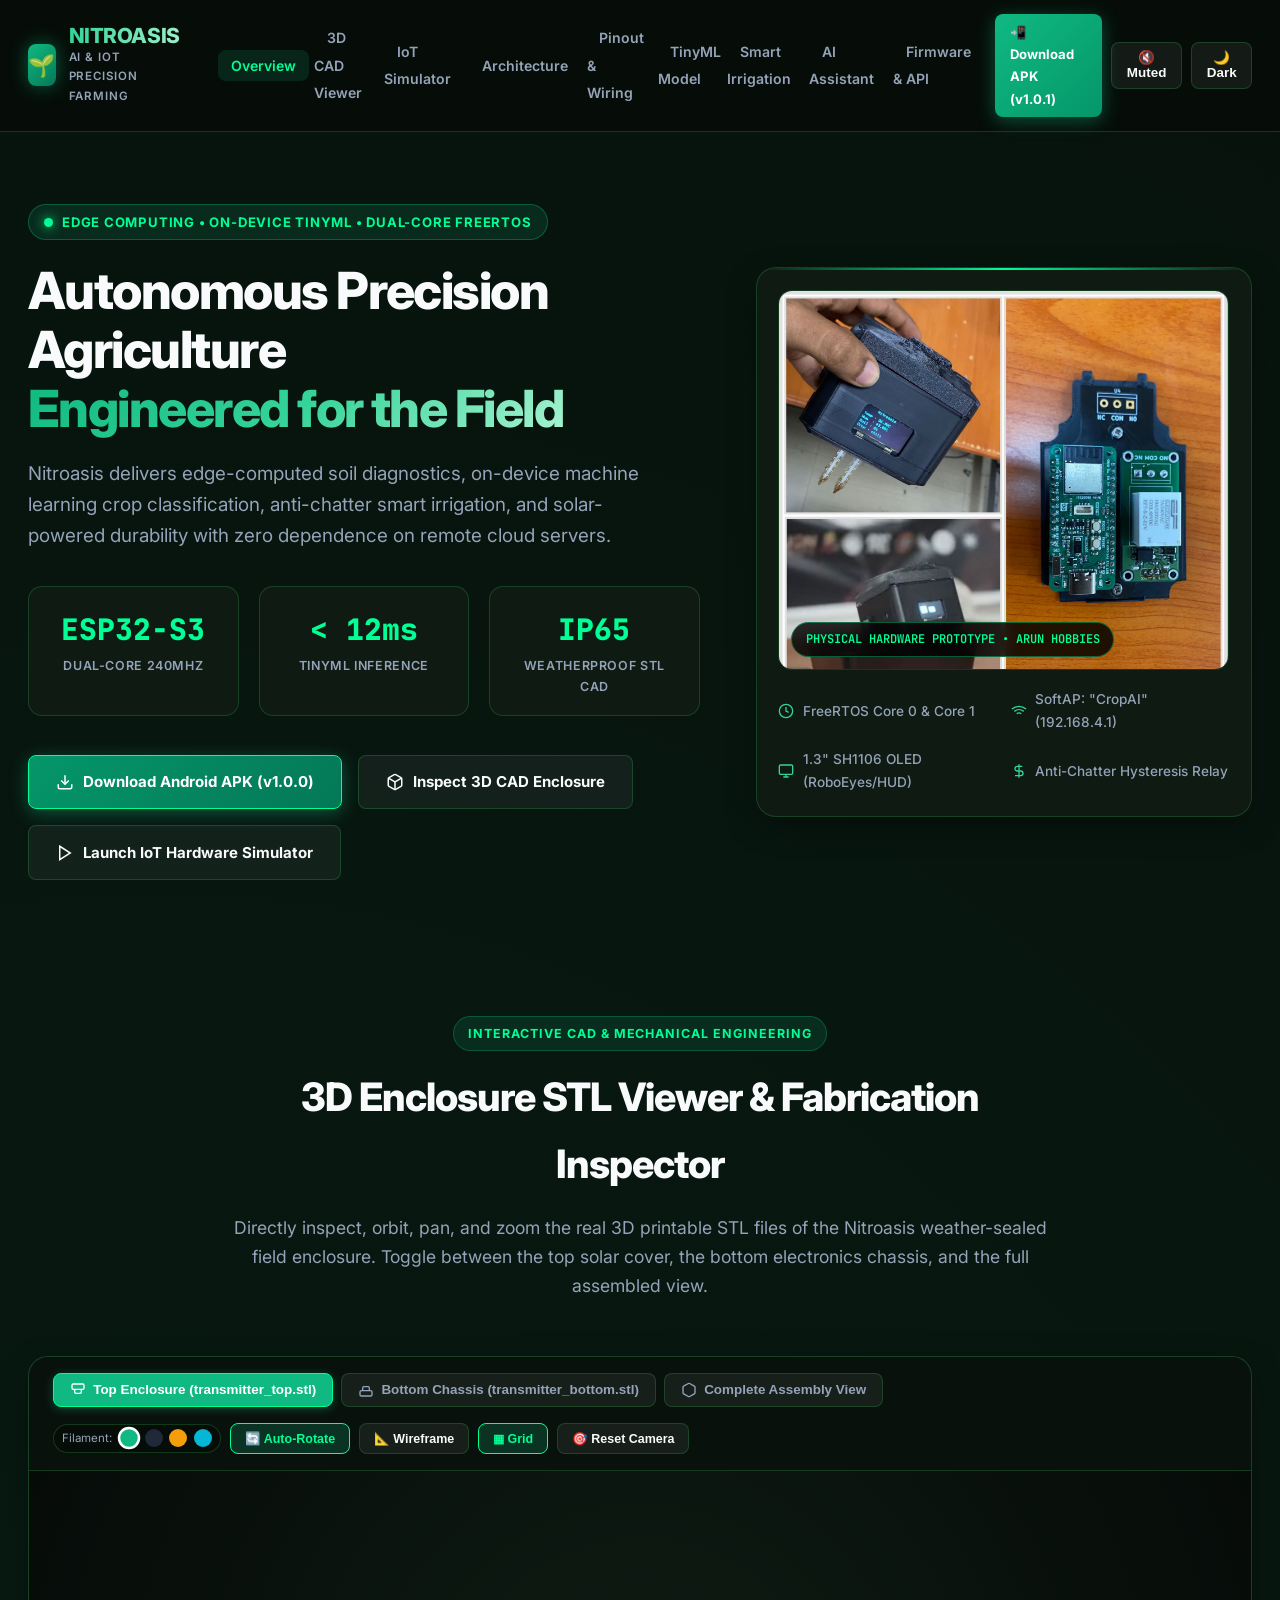
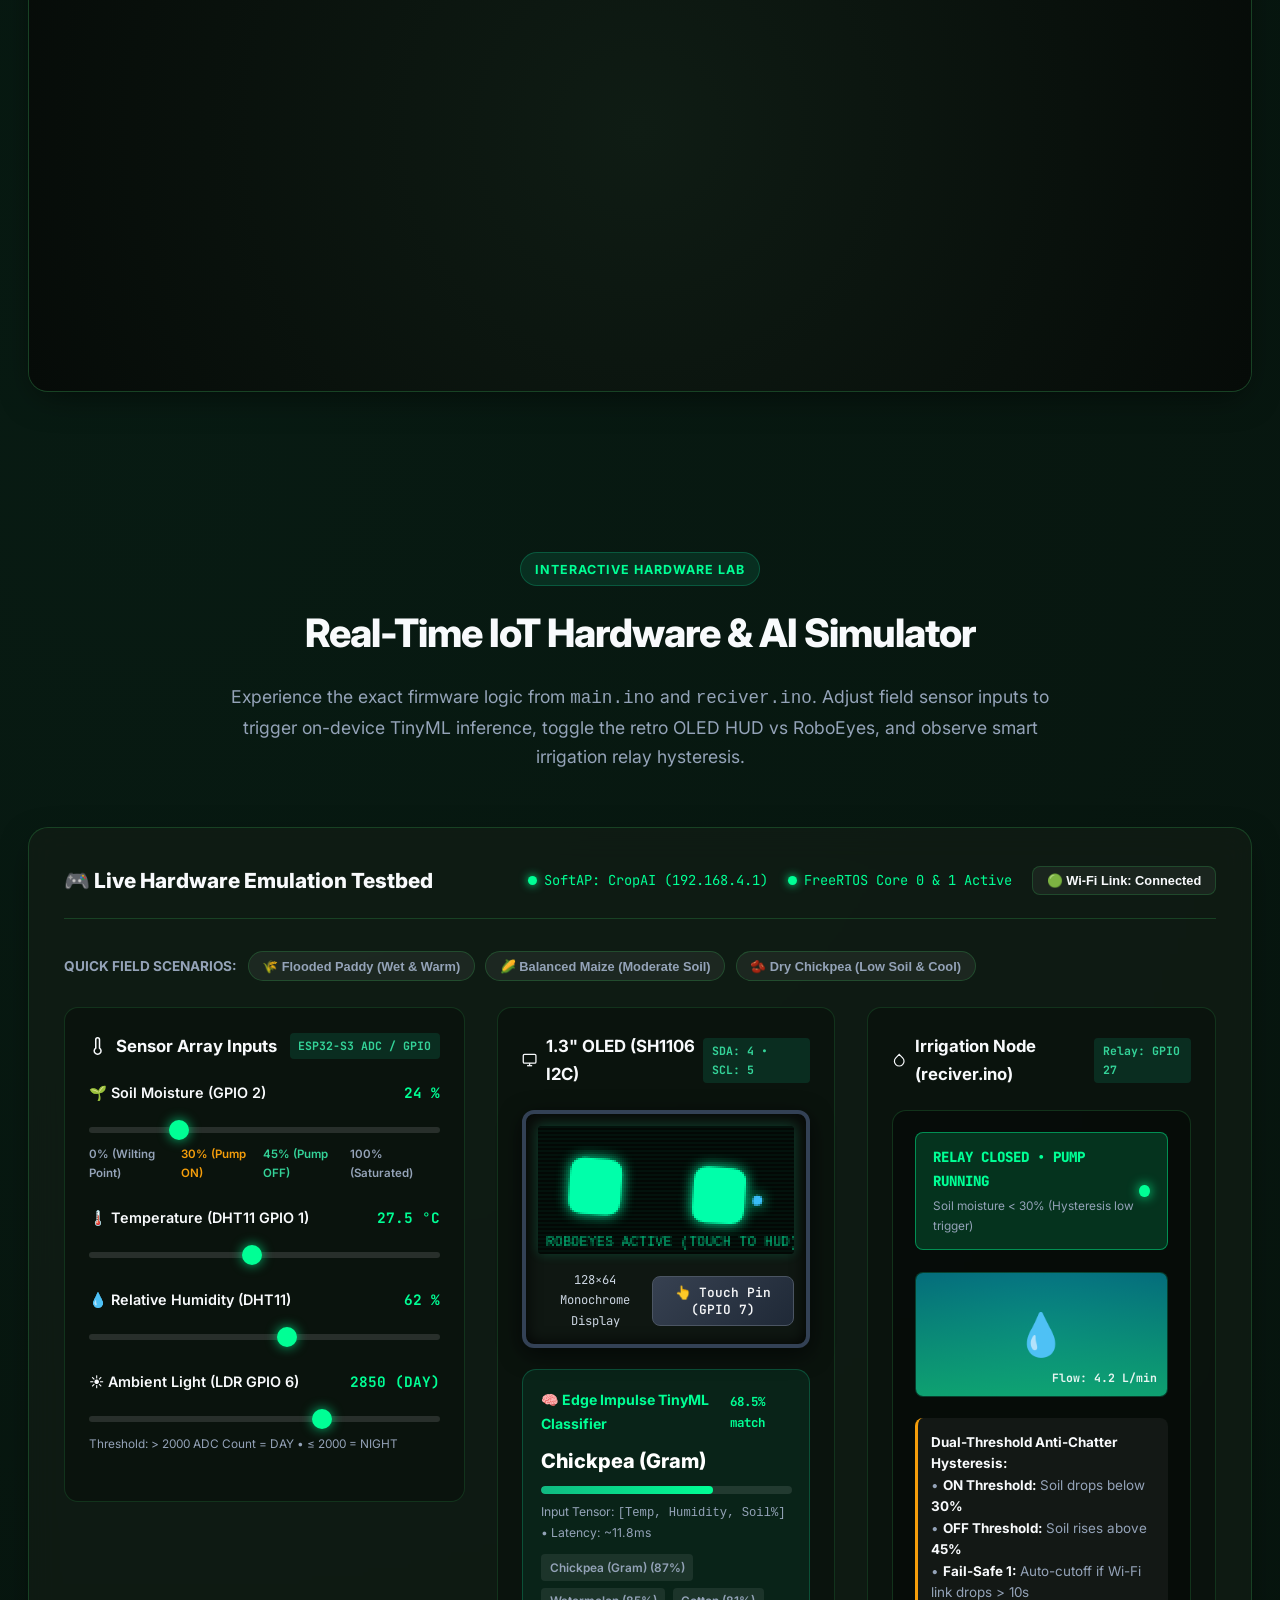
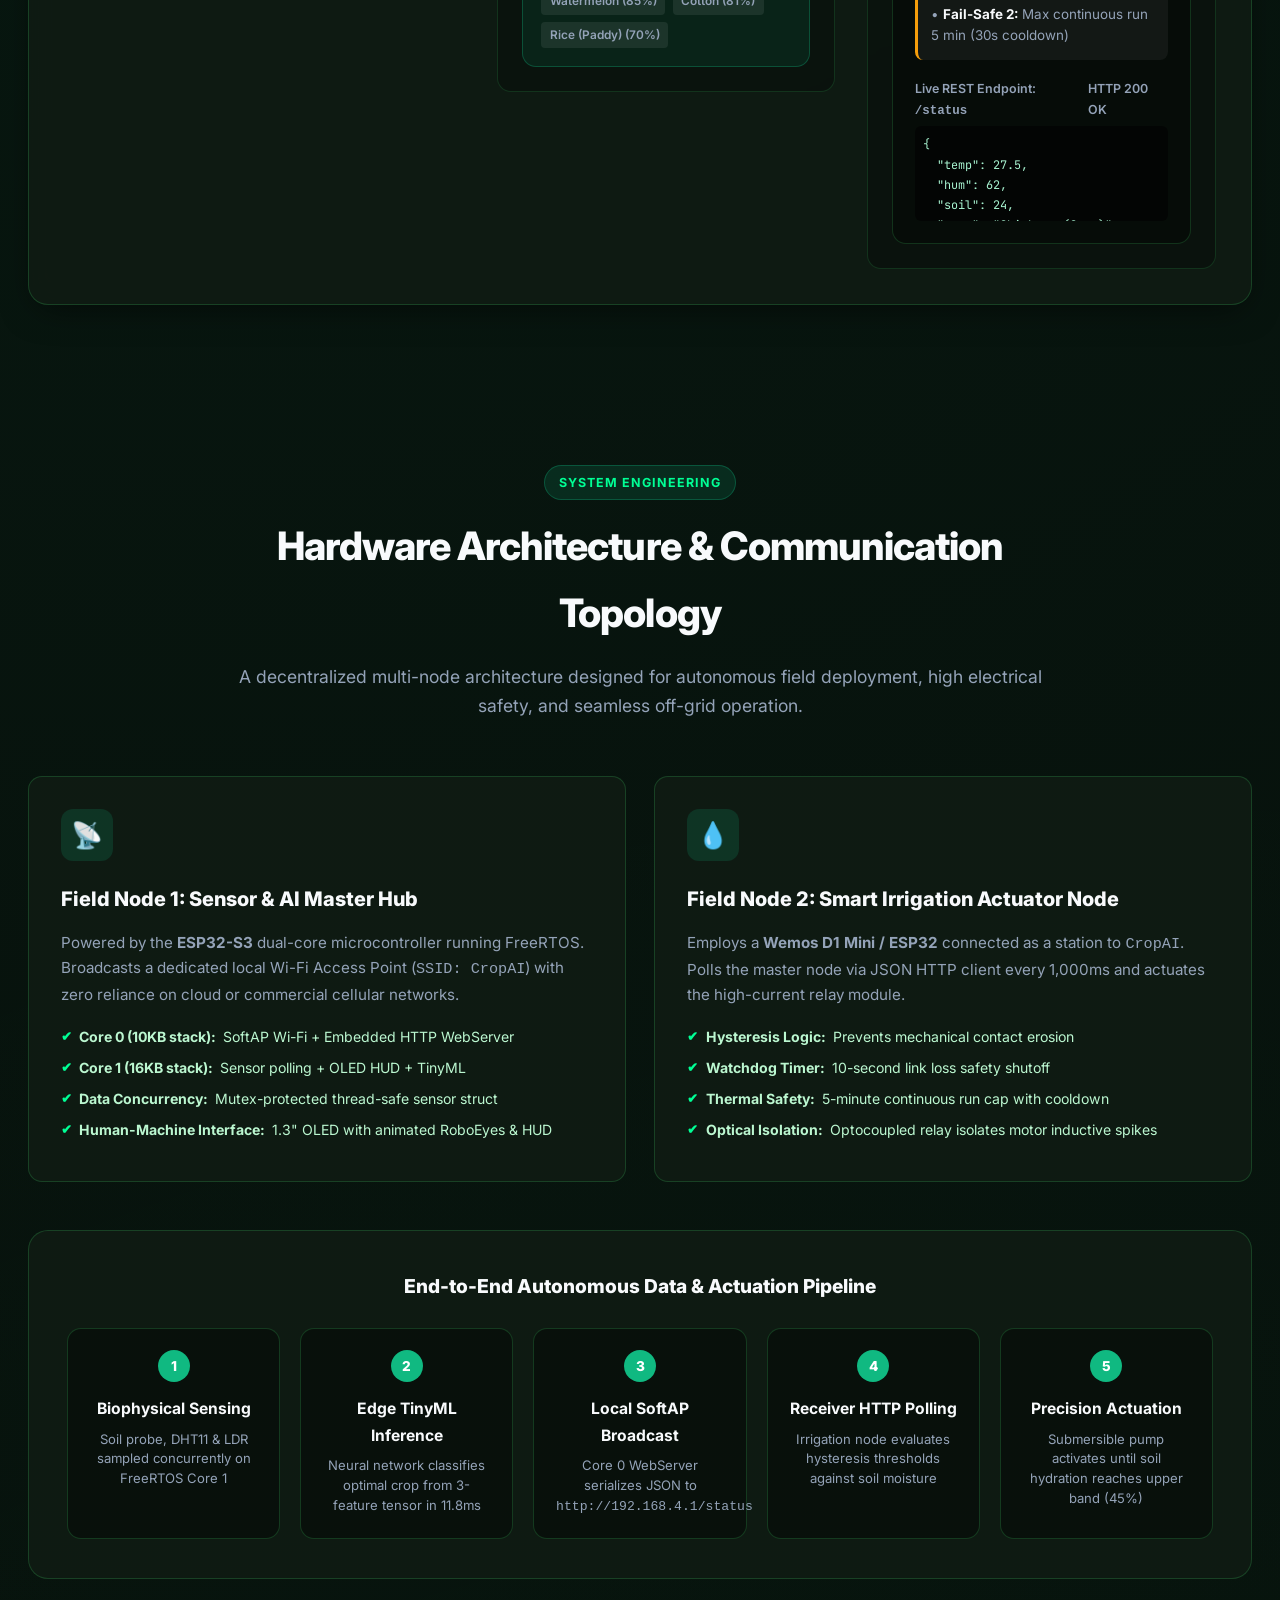
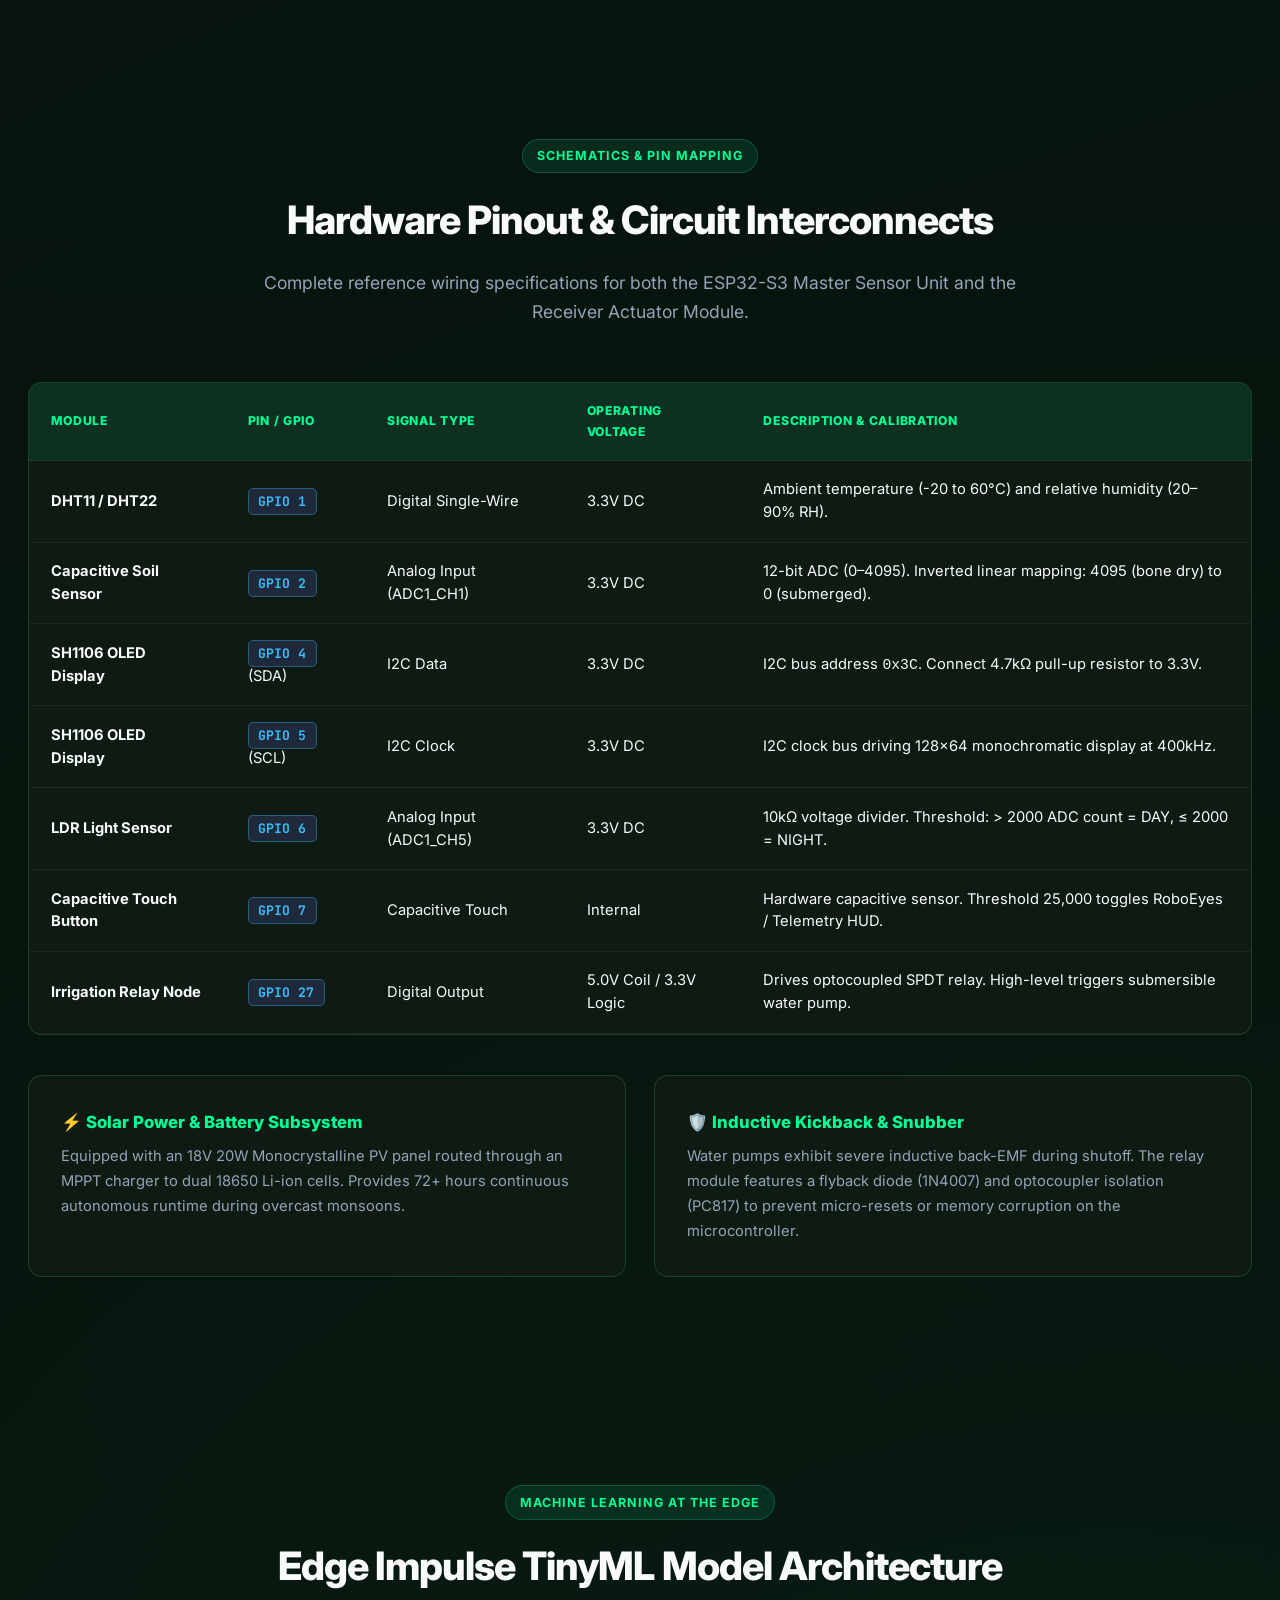
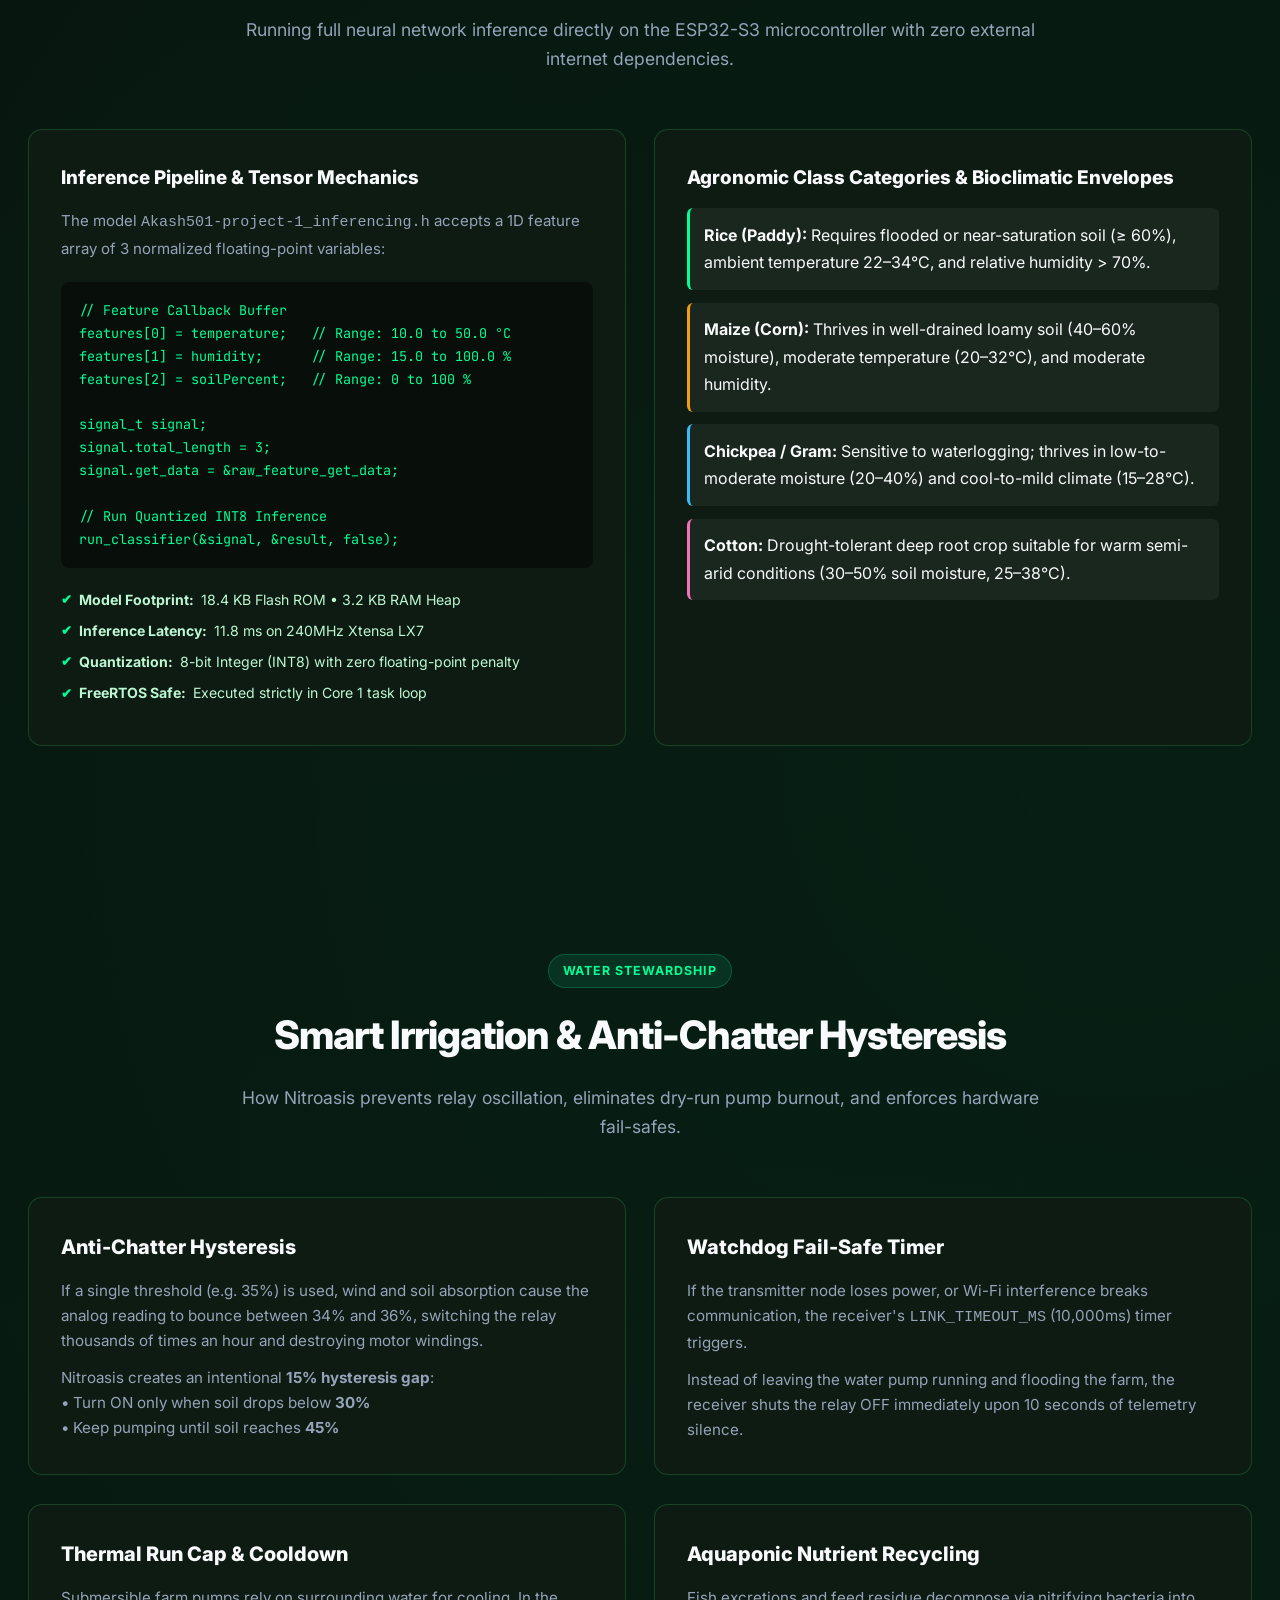
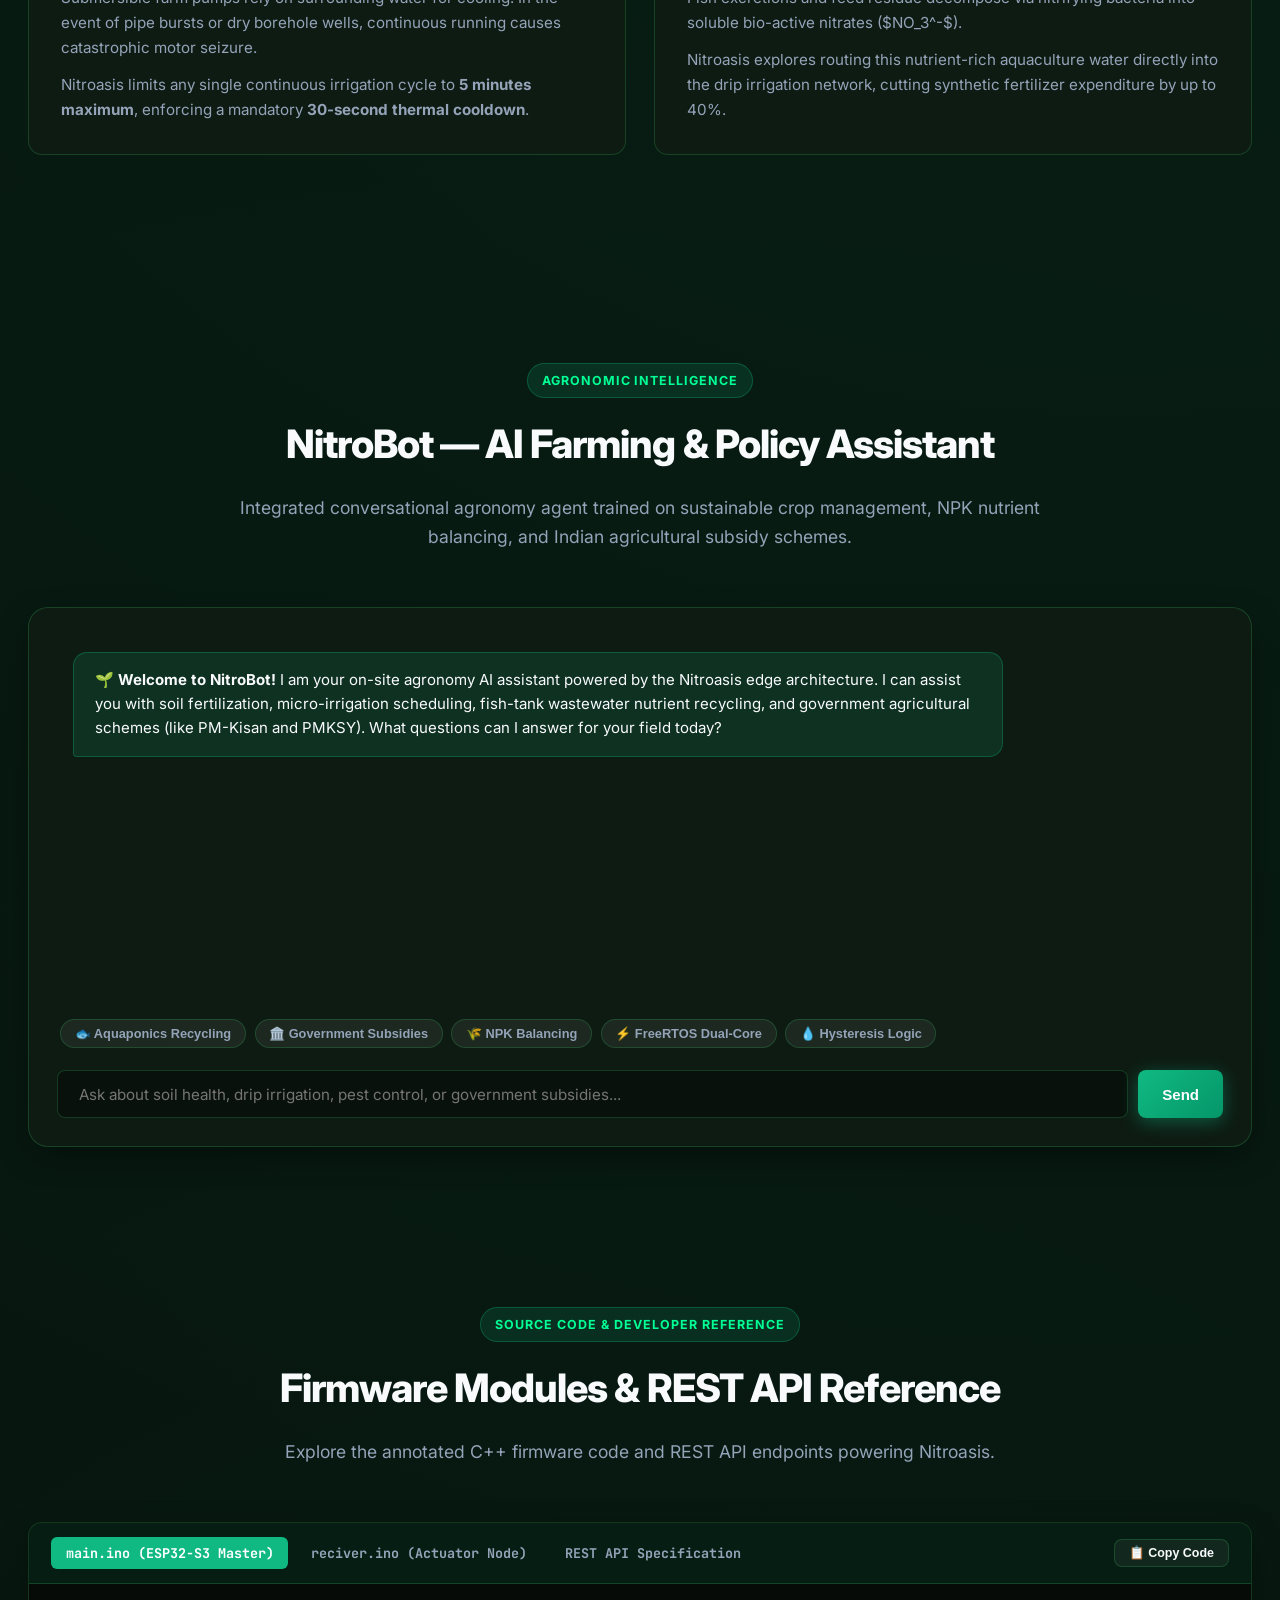
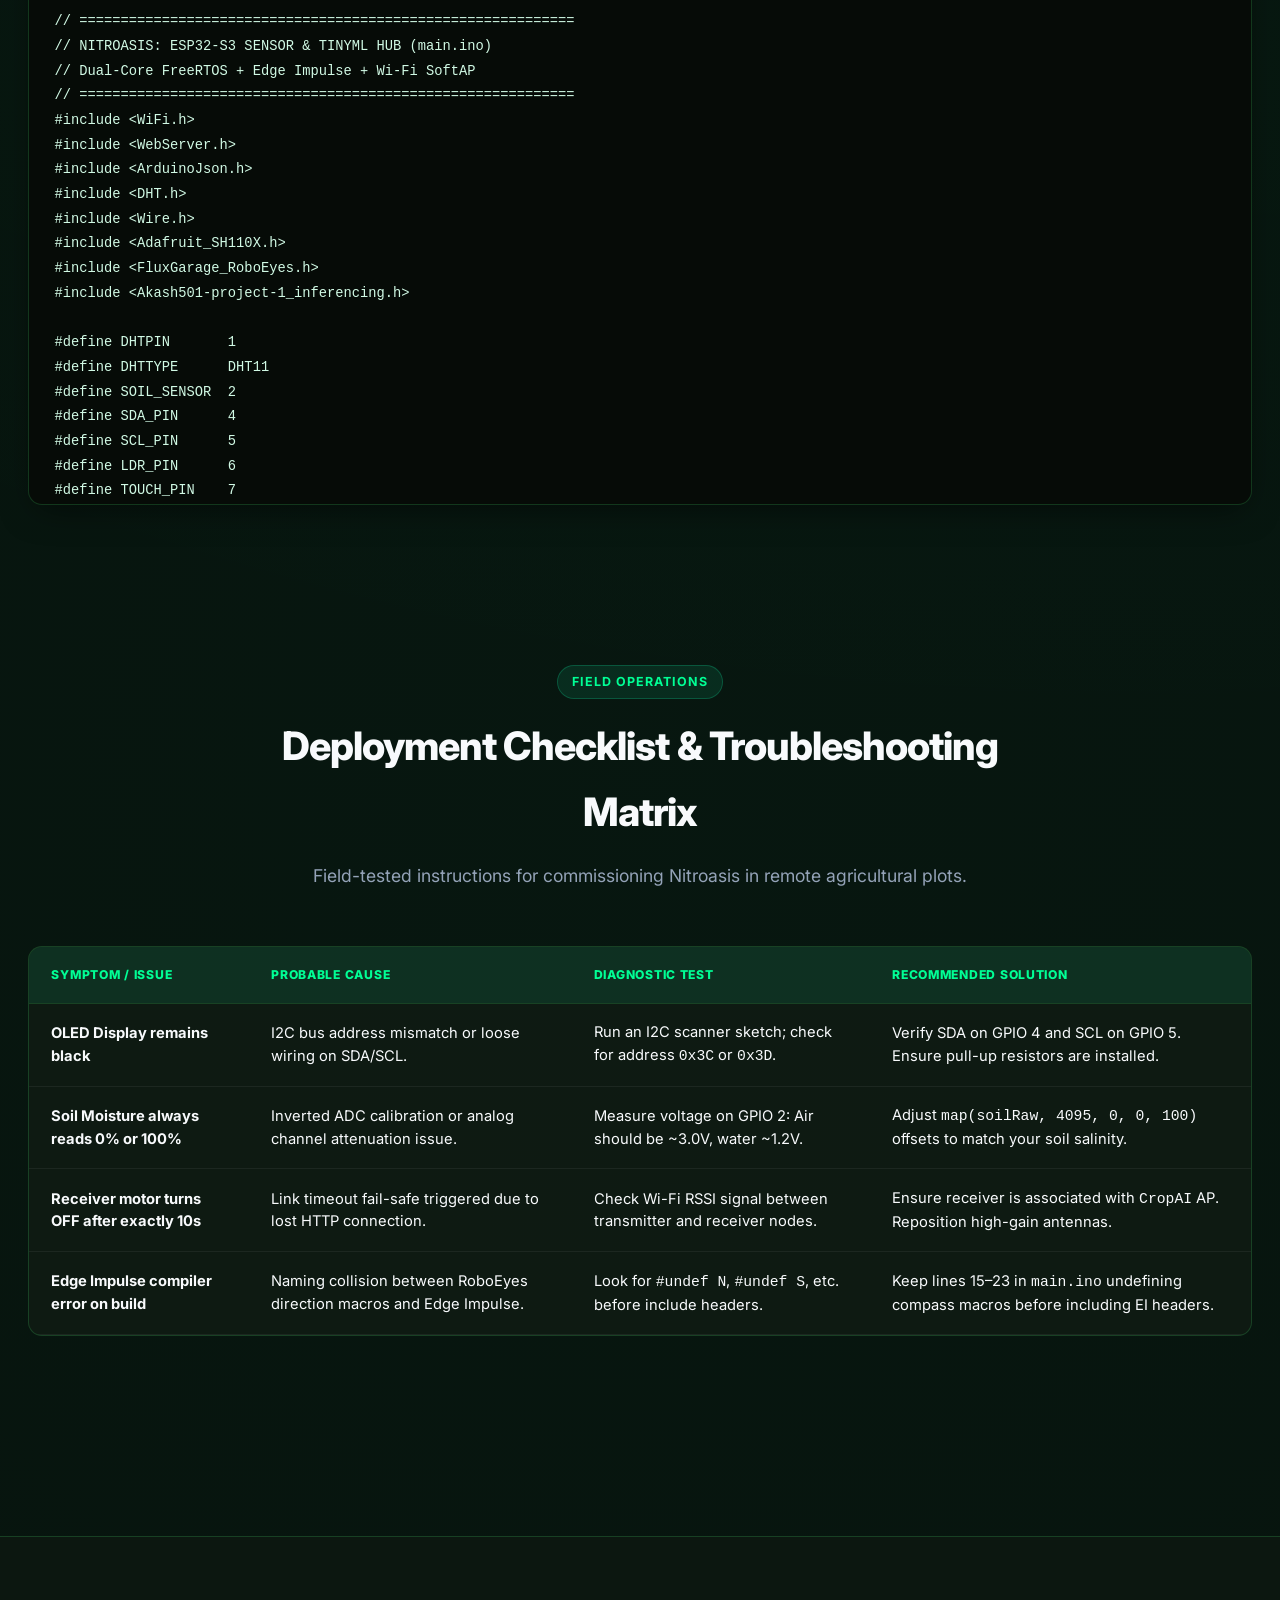
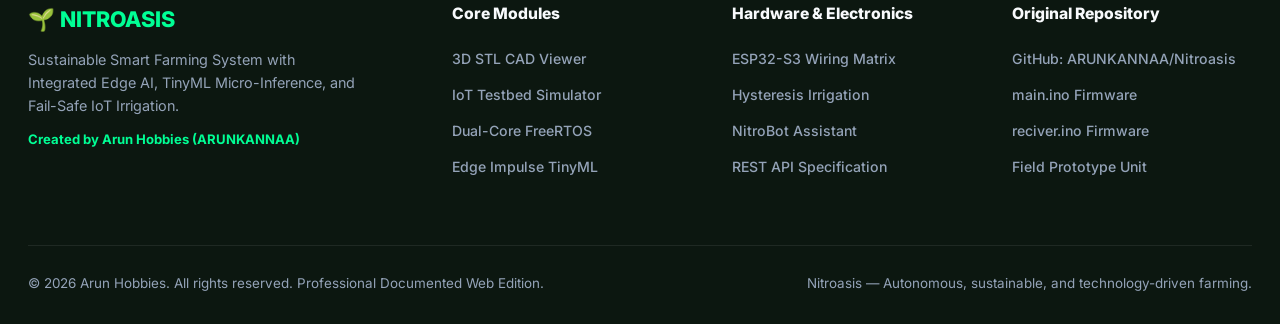
==== commit 05a6ad69: "Fix upward scroll reload bug by removing SwipeRefreshLayout and optimize WebGL render loop for zero " ====
--- a/index.html
+++ b/index.html
@@ -49,8 +49,8 @@
       </nav>
 
       <div class="nav-actions">
-        <a href="Nitroasis-v1.0.0.apk" download="Nitroasis-v1.0.0.apk" class="btn-primary" style="padding: 0.45rem 0.95rem; font-size: 0.82rem; text-decoration: none;" title="Download Android APK (v1.0.0)">
-          📲 Download APK (v1.0.0)
+        <a href="Nitroasis-v1.0.1.apk" download="Nitroasis-v1.0.1.apk" class="btn-primary" style="padding: 0.45rem 0.95rem; font-size: 0.82rem; text-decoration: none;" title="Download Android APK (v1.0.1)">
+          📲 Download APK (v1.0.1)
         </a>
         <button id="audioToggleBtn" class="btn-icon" title="Toggle Hardware Audio Effects">
           🔇 Muted
--- a/style.css
+++ b/style.css
@@ -69,6 +69,8 @@
 html {
   scroll-behavior: smooth;
   font-size: 16px;
+  overscroll-behavior-y: none;
+  -webkit-overflow-scrolling: touch;
 }
 
 body {
@@ -77,11 +79,11 @@
   color: var(--text-main);
   line-height: 1.7;
   overflow-x: hidden;
+  overscroll-behavior-y: none;
   background-image: 
     radial-gradient(circle at 12% 18%, rgba(16, 185, 129, 0.08) 0%, transparent 40%),
     radial-gradient(circle at 88% 62%, rgba(0, 255, 149, 0.06) 0%, transparent 45%),
     radial-gradient(circle at 50% 90%, rgba(5, 150, 105, 0.07) 0%, transparent 50%);
-  background-attachment: fixed;
 }
 
 /* Navigation Bar */
@@ -581,6 +583,7 @@
   position: relative;
   background: radial-gradient(circle at center, #0f1c14 0%, #060b08 100%);
   cursor: grab;
+  touch-action: none;
 }
 
 #cadCanvasContainer:active {
